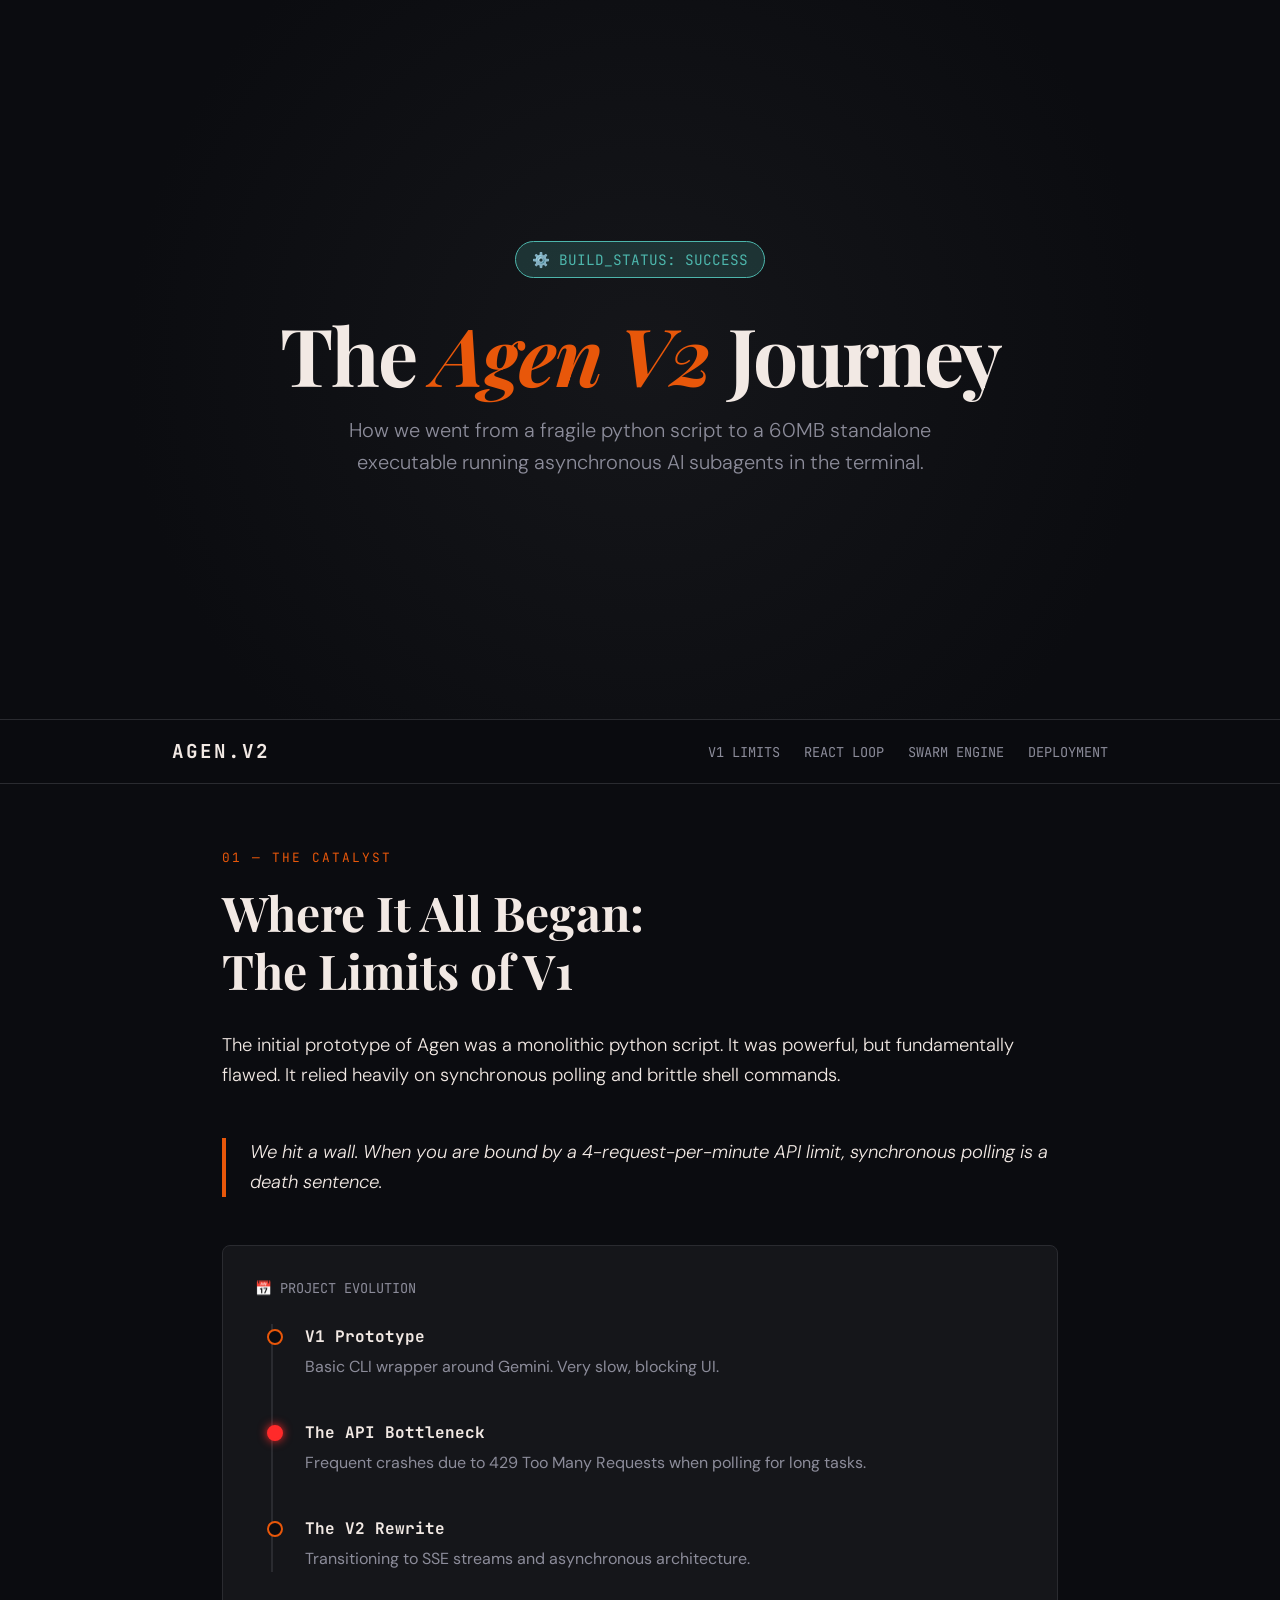
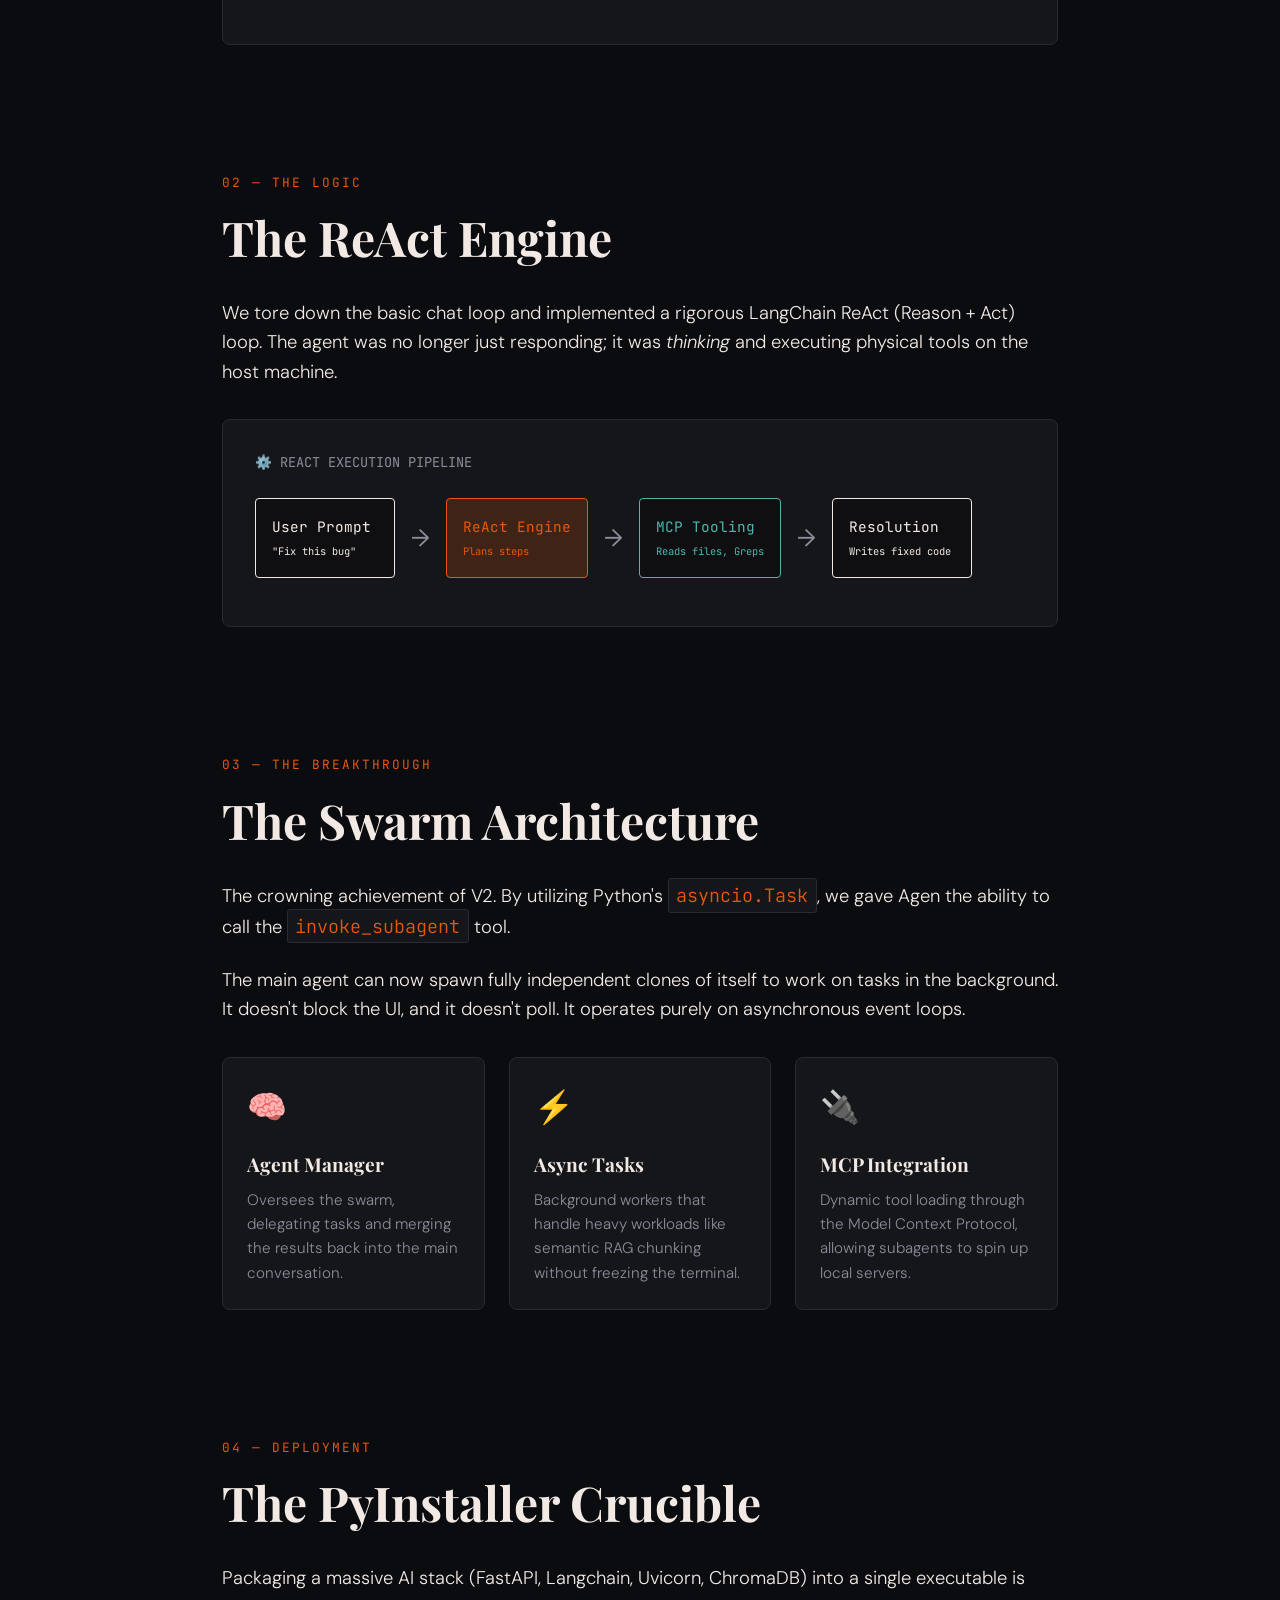
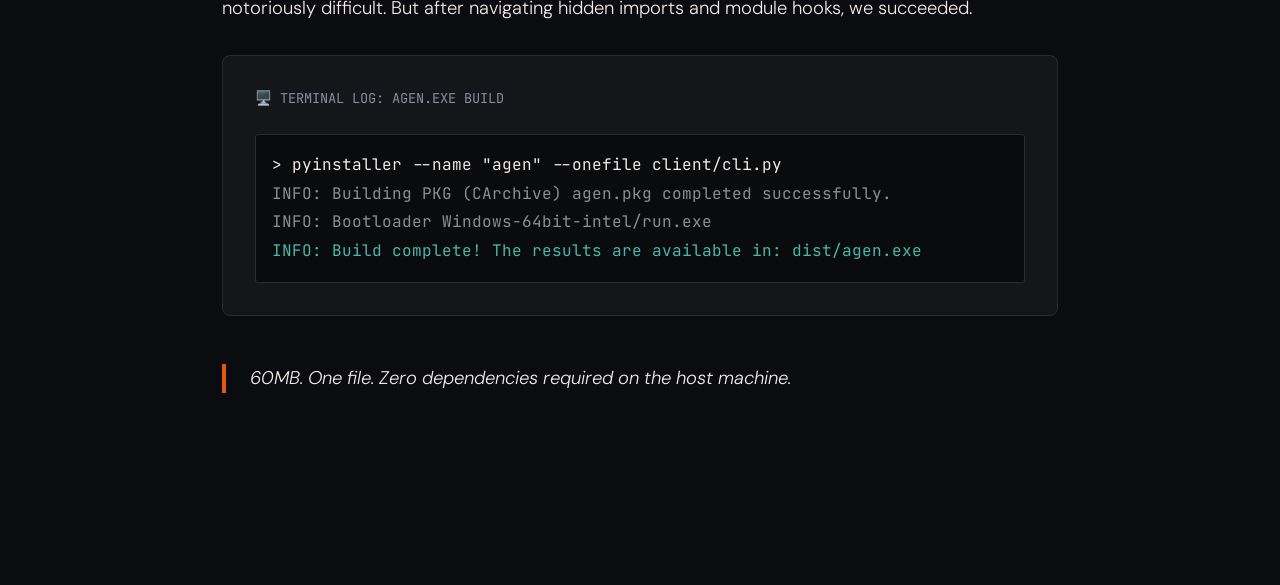
==== blog/index.html @ 09ac8dc6 "docs: generate y2038-styled blog landing page for the V2 journey" ====
<!DOCTYPE html>
<html lang="en">
<head>
<meta charset="UTF-8" />
<meta name="viewport" content="width=device-width, initial-scale=1.0"/>
<title>Agen V2 — The AI Swarm Architecture</title>
<link rel="stylesheet" href="style.css">
</head>
<body>

<header>
  <div class="header-bg"></div>
  <div class="header-ticker">⚙️ BUILD_STATUS: SUCCESS</div>
  <h1>
    The <span class="highlight">Agen V2</span> Journey
  </h1>
  <p class="header-sub">
    How we went from a fragile python script to a 60MB standalone executable running asynchronous AI subagents in the terminal.
  </p>
</header>

<nav>
  <div class="nav-inner">
    <a href="#" class="nav-logo">AGEN.V2</a>
    <ul class="nav-links">
      <li><a href="#background">V1 Limits</a></li>
      <li><a href="#react">ReAct Loop</a></li>
      <li><a href="#swarm">Swarm Engine</a></li>
      <li><a href="#deployment">Deployment</a></li>
    </ul>
  </div>
</nav>

<main>
  <section id="background">
    <div class="section-label">01 — The Catalyst</div>
    <h2>Where It All Began:<br>The Limits of V1</h2>
    <p>
      The initial prototype of Agen was a monolithic python script. It was powerful, but fundamentally flawed. It relied heavily on synchronous polling and brittle shell commands.
    </p>
    <div class="pull-quote">
      <p>We hit a wall. When you are bound by a 4-request-per-minute API limit, synchronous polling is a death sentence.</p>
    </div>
    
    <div class="diagram-wrap">
      <div class="diagram-title">📅 Project Evolution</div>
      <div class="timeline">
        <div class="timeline-item">
          <div class="tl-year">V1 Prototype</div>
          <div class="tl-text">Basic CLI wrapper around Gemini. Very slow, blocking UI.</div>
        </div>
        <div class="timeline-item danger">
          <div class="tl-year">The API Bottleneck</div>
          <div class="tl-text">Frequent crashes due to 429 Too Many Requests when polling for long tasks.</div>
        </div>
        <div class="timeline-item">
          <div class="tl-year">The V2 Rewrite</div>
          <div class="tl-text">Transitioning to SSE streams and asynchronous architecture.</div>
        </div>
      </div>
    </div>
  </section>

  <section id="react">
    <div class="section-label">02 — The Logic</div>
    <h2>The ReAct Engine</h2>
    <p>
      We tore down the basic chat loop and implemented a rigorous LangChain ReAct (Reason + Act) loop. The agent was no longer just responding; it was <em>thinking</em> and executing physical tools on the host machine.
    </p>
    
    <div class="diagram-wrap">
      <div class="diagram-title">⚙️ ReAct Execution Pipeline</div>
      <div style="display:flex; align-items:center; gap:0.5rem; overflow-x:auto; padding-bottom:1rem;">
        <div class="pipe-block cream" style="min-width:140px;">User Prompt<br><span style="font-size:0.65rem;">"Fix this bug"</span></div>
        <div class="pipe-arrow">→</div>
        <div class="pipe-block orange" style="min-width:140px;">ReAct Engine<br><span style="font-size:0.65rem;">Plans steps</span></div>
        <div class="pipe-arrow">→</div>
        <div class="pipe-block teal" style="min-width:140px;">MCP Tooling<br><span style="font-size:0.65rem;">Reads files, Greps</span></div>
        <div class="pipe-arrow">→</div>
        <div class="pipe-block cream" style="min-width:140px;">Resolution<br><span style="font-size:0.65rem;">Writes fixed code</span></div>
      </div>
    </div>
  </section>

  <section id="swarm">
    <div class="section-label">03 — The Breakthrough</div>
    <h2>The Swarm Architecture</h2>
    <p>
      The crowning achievement of V2. By utilizing Python's <code>asyncio.Task</code>, we gave Agen the ability to call the <code>invoke_subagent</code> tool.
    </p>
    <p>
      The main agent can now spawn fully independent clones of itself to work on tasks in the background. It doesn't block the UI, and it doesn't poll. It operates purely on asynchronous event loops.
    </p>

    <div class="card-grid">
      <div class="card">
        <span class="card-icon">🧠</span>
        <h4>Agent Manager</h4>
        <p>Oversees the swarm, delegating tasks and merging the results back into the main conversation.</p>
      </div>
      <div class="card">
        <span class="card-icon">⚡</span>
        <h4>Async Tasks</h4>
        <p>Background workers that handle heavy workloads like semantic RAG chunking without freezing the terminal.</p>
      </div>
      <div class="card">
        <span class="card-icon">🔌</span>
        <h4>MCP Integration</h4>
        <p>Dynamic tool loading through the Model Context Protocol, allowing subagents to spin up local servers.</p>
      </div>
    </div>
  </section>

  <section id="deployment">
    <div class="section-label">04 — Deployment</div>
    <h2>The PyInstaller Crucible</h2>
    <p>
      Packaging a massive AI stack (FastAPI, Langchain, Uvicorn, ChromaDB) into a single executable is notoriously difficult. But after navigating hidden imports and module hooks, we succeeded.
    </p>
    <div class="diagram-wrap">
      <div class="diagram-title">🖥️ Terminal Log: agen.exe Build</div>
      <code style="display:block; padding:1rem; background:rgba(0,0,0,0.5); color:var(--cream); line-height:1.8;">
        > pyinstaller --name "agen" --onefile client/cli.py<br>
        <span style="color:var(--mid-text);">INFO: Building PKG (CArchive) agen.pkg completed successfully.</span><br>
        <span style="color:var(--mid-text);">INFO: Bootloader Windows-64bit-intel/run.exe</span><br>
        <span style="color:var(--teal);">INFO: Build complete! The results are available in: dist/agen.exe</span>
      </code>
    </div>
    <div class="pull-quote">
      <p>60MB. One file. Zero dependencies required on the host machine.</p>
    </div>
  </section>
</main>

</body>
</html>
---- blog/style.css ----
@import url('https://fonts.googleapis.com/css2?family=Playfair+Display:ital,wght@0,400;0,700;0,900;1,400;1,700&family=JetBrains+Mono:wght@400;600;700&family=DM+Sans:ital,wght@0,300;0,400;0,500;0,600;1,300&display=swap');

:root {
  --bg-color: #0b0c10;
  --panel-bg: #15161a;
  --panel-border: #2a2b30;
  --text-main: #e2e2e2;
  --mid-text: #8c8c9a;
  --orange: #e8570a;
  --orange-glow: rgba(232, 87, 10, 0.2);
  --red-vivid: #ff2a2a;
  --amber: #fca311;
  --teal: #4db6ac;
  --cream: #f2e9e4;
}

* { box-sizing: border-box; margin: 0; padding: 0; }

body {
  background-color: var(--bg-color);
  color: var(--text-main);
  font-family: 'DM Sans', sans-serif;
  line-height: 1.6;
  overflow-x: hidden;
}

h1, h2, h3, h4 {
  font-family: 'Playfair Display', serif;
  color: var(--cream);
  font-weight: 700;
  margin-bottom: 1rem;
}

a { color: var(--orange); text-decoration: none; transition: 0.2s; }
a:hover { color: var(--red-vivid); text-decoration: underline; }

header {
  position: relative;
  height: 80vh;
  display: flex;
  flex-direction: column;
  justify-content: center;
  align-items: center;
  text-align: center;
  padding: 2rem;
  border-bottom: 1px solid var(--panel-border);
}

.header-bg {
  position: absolute;
  top: 0; left: 0; width: 100%; height: 100%;
  background: radial-gradient(circle at center, var(--panel-bg) 0%, var(--bg-color) 70%);
  z-index: -2;
}

.header-ticker {
  font-family: 'JetBrains Mono', monospace;
  font-size: 0.9rem;
  color: var(--teal);
  background: rgba(77, 182, 172, 0.2);
  padding: 0.4rem 1rem;
  border-radius: 20px;
  margin-bottom: 2rem;
  border: 1px solid var(--teal);
}

header h1 {
  font-size: 5rem;
  line-height: 1.1;
  letter-spacing: -2px;
  margin-bottom: 1rem;
}

.highlight { color: var(--orange); font-style: italic; }

.header-sub {
  max-width: 600px;
  font-size: 1.25rem;
  color: var(--mid-text);
  font-weight: 300;
}

nav {
  position: sticky;
  top: 0;
  background: rgba(11, 12, 16, 0.9);
  backdrop-filter: blur(10px);
  border-bottom: 1px solid var(--panel-border);
  z-index: 100;
  padding: 1rem 0;
}

.nav-inner {
  max-width: 1000px;
  margin: 0 auto;
  display: flex;
  justify-content: space-between;
  align-items: center;
  padding: 0 2rem;
}

.nav-logo {
  font-family: 'JetBrains Mono', monospace;
  font-weight: 700;
  font-size: 1.2rem;
  color: var(--cream);
  letter-spacing: 2px;
}

.nav-links {
  display: flex;
  gap: 1.5rem;
  list-style: none;
}

.nav-links a {
  font-family: 'JetBrains Mono', monospace;
  font-size: 0.85rem;
  color: var(--mid-text);
  text-transform: uppercase;
}

main { max-width: 900px; margin: 0 auto; padding: 4rem 2rem; }
section { margin-bottom: 8rem; }

.section-label {
  font-family: 'JetBrains Mono', monospace;
  font-size: 0.8rem;
  color: var(--orange);
  text-transform: uppercase;
  letter-spacing: 2px;
  margin-bottom: 1rem;
}

section h2 { font-size: 3rem; line-height: 1.2; margin-bottom: 2rem; }
section p { font-size: 1.15rem; margin-bottom: 1.5rem; color: var(--cream); font-weight: 300; }
section h3 { font-size: 1.8rem; margin-top: 4rem; border-bottom: 1px solid var(--panel-border); padding-bottom: 0.5rem; }

.diagram-wrap {
  background: var(--panel-bg);
  border: 1px solid var(--panel-border);
  border-radius: 8px;
  padding: 2rem;
  margin: 2rem 0;
  overflow-x: auto;
}

.diagram-title {
  font-family: 'JetBrains Mono', monospace;
  font-size: 0.85rem;
  color: var(--mid-text);
  margin-bottom: 1.5rem;
  text-transform: uppercase;
}

.timeline { border-left: 2px solid var(--panel-border); padding-left: 2rem; margin-left: 1rem; }
.timeline-item { position: relative; margin-bottom: 2.5rem; }
.timeline-item::before {
  content: '';
  position: absolute;
  left: -2.4rem;
  top: 0.3rem;
  width: 12px; height: 12px;
  background: var(--bg-color);
  border: 2px solid var(--orange);
  border-radius: 50%;
}
.timeline-item.danger::before { border-color: var(--red-vivid); background: var(--red-vivid); box-shadow: 0 0 10px var(--red-vivid); }

.tl-year { font-family: 'JetBrains Mono', monospace; font-weight: 700; color: var(--cream); margin-bottom: 0.3rem; }
.tl-text { font-size: 1rem; color: var(--mid-text); }

.pipe-block {
  padding: 1rem;
  border-radius: 4px;
  font-family: 'JetBrains Mono', monospace;
  font-size: 0.9rem;
  border: 1px solid;
  background: rgba(0,0,0,0.3);
}
.pipe-block.cream { color: var(--cream); border-color: var(--cream); }
.pipe-block.orange { color: var(--orange); border-color: var(--orange); background: var(--orange-glow); }
.pipe-block.red { color: var(--red-vivid); border-color: var(--red-vivid); background: rgba(255,42,42,0.1); }
.pipe-block.teal { color: var(--teal); border-color: var(--teal); }

.pipe-arrow { font-size: 1.5rem; color: var(--mid-text); padding: 0 0.5rem; }

.card-grid { display: grid; grid-template-columns: repeat(auto-fit, minmax(250px, 1fr)); gap: 1.5rem; margin-top: 2rem; }
.card {
  background: var(--panel-bg);
  border: 1px solid var(--panel-border);
  padding: 1.5rem;
  border-radius: 8px;
  transition: transform 0.2s;
}
.card:hover { transform: translateY(-5px); border-color: var(--orange); }
.card-icon { font-size: 2rem; display: block; margin-bottom: 1rem; }
.card h4 { font-size: 1.2rem; margin-bottom: 0.5rem; }
.card p { font-size: 0.95rem; color: var(--mid-text); margin-bottom: 0; }

code {
  font-family: 'JetBrains Mono', monospace;
  background: var(--panel-bg);
  padding: 0.2em 0.4em;
  border-radius: 3px;
  border: 1px solid var(--panel-border);
  color: var(--orange);
}

.pull-quote {
  border-left: 4px solid var(--orange);
  padding-left: 1.5rem;
  margin: 3rem 0;
  font-style: italic;
  font-size: 1.5rem;
  color: var(--cream);
}
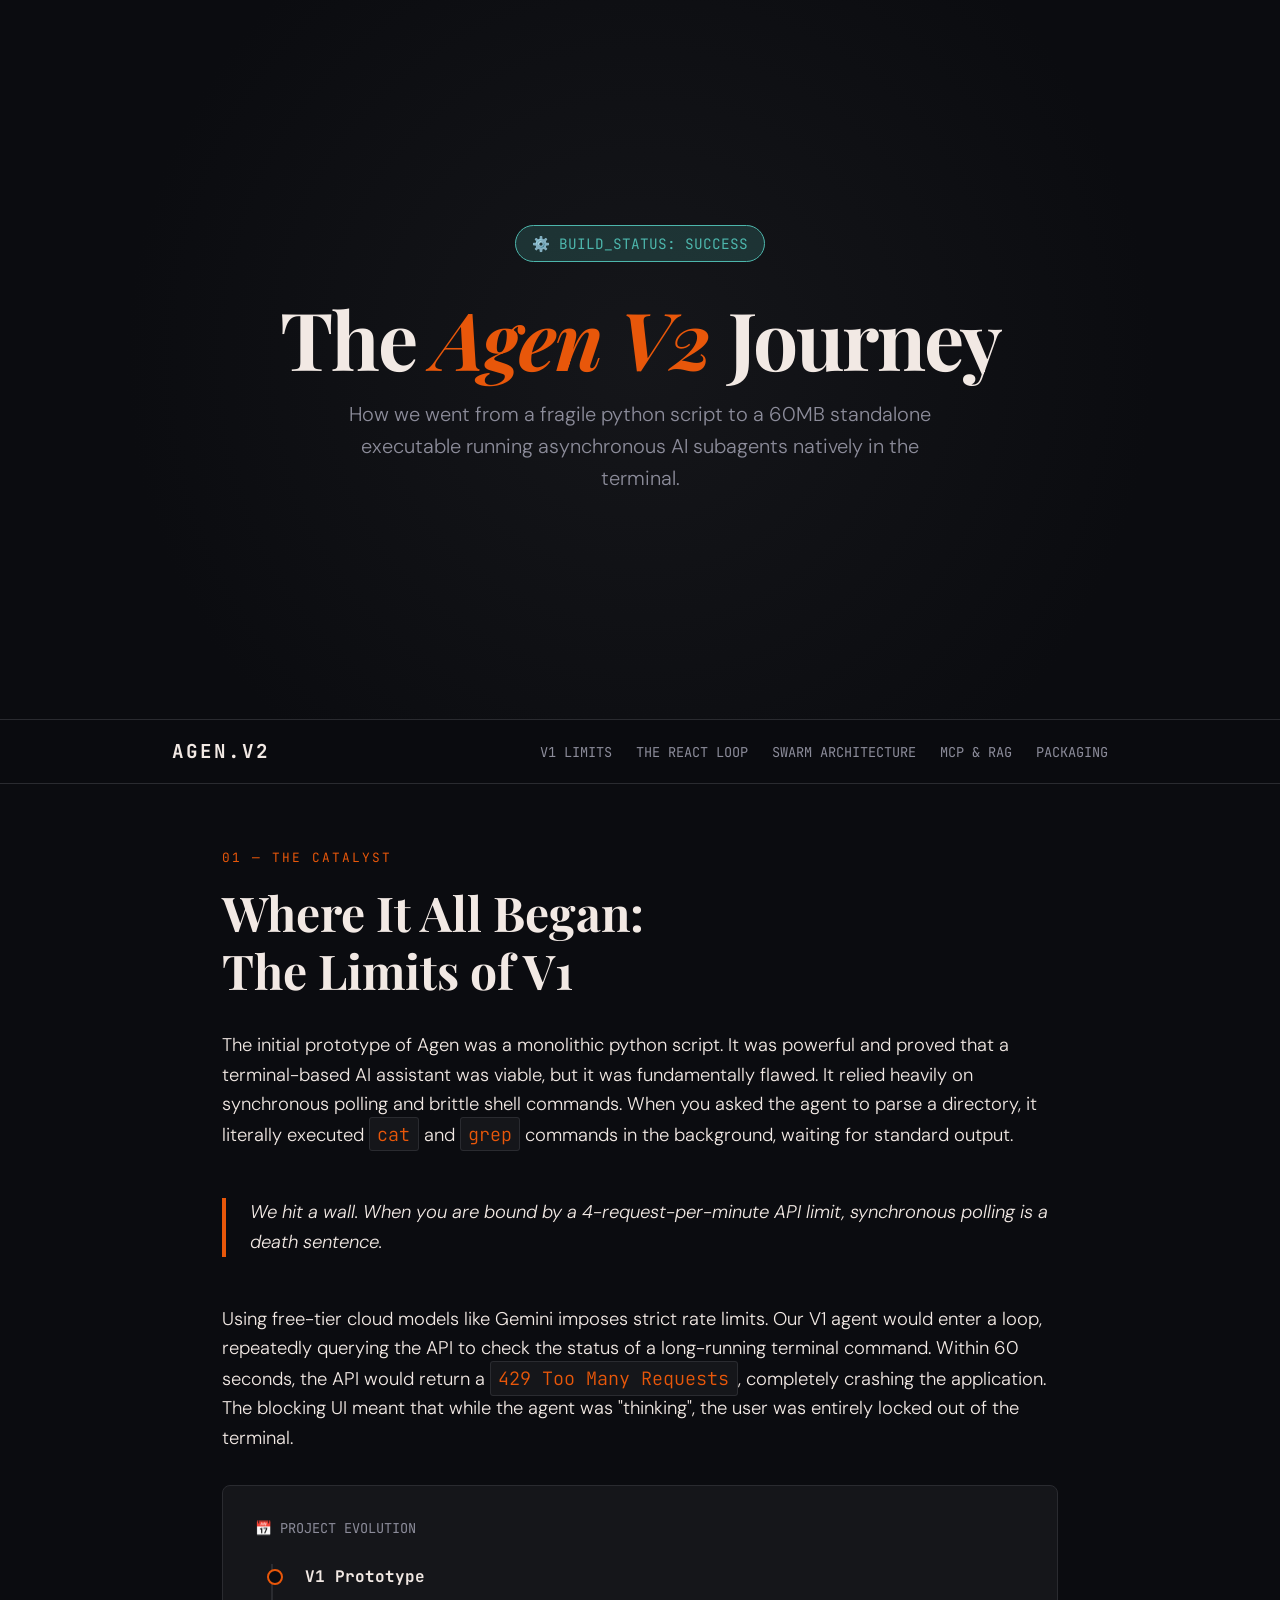
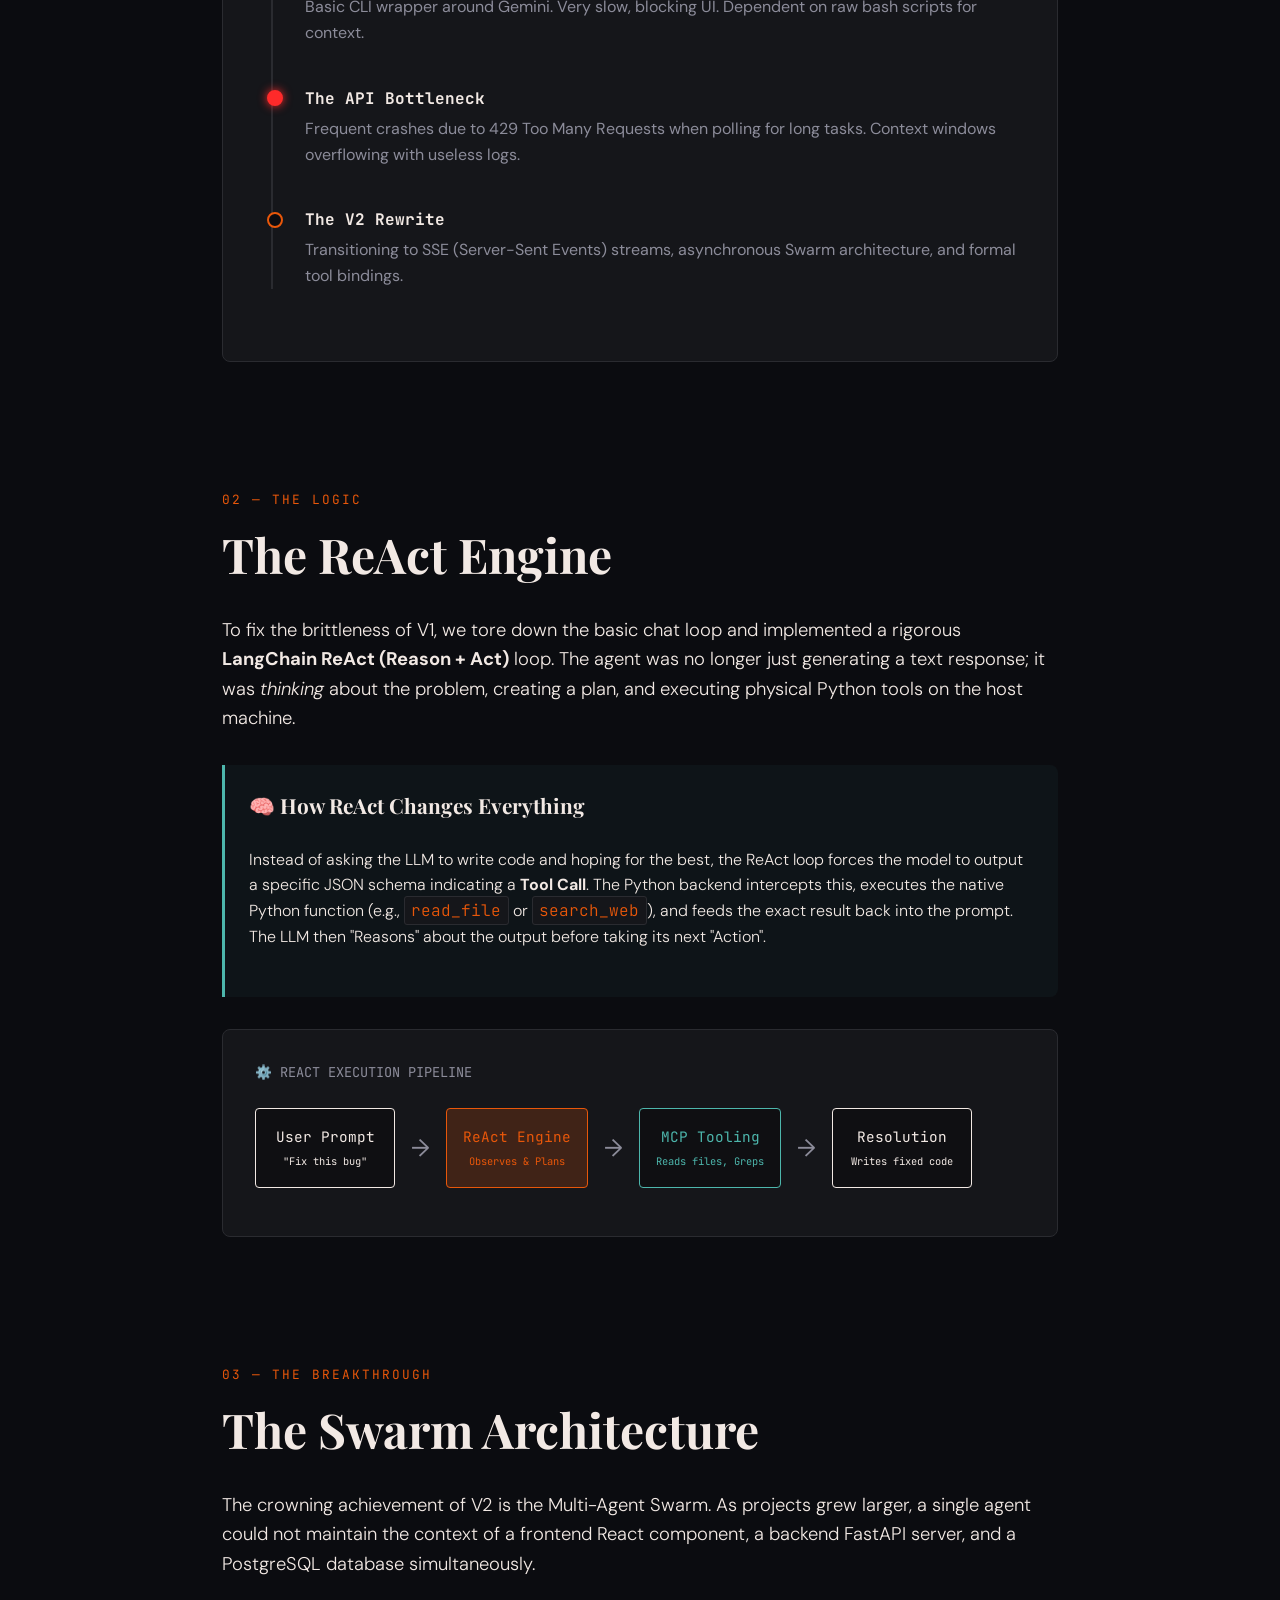
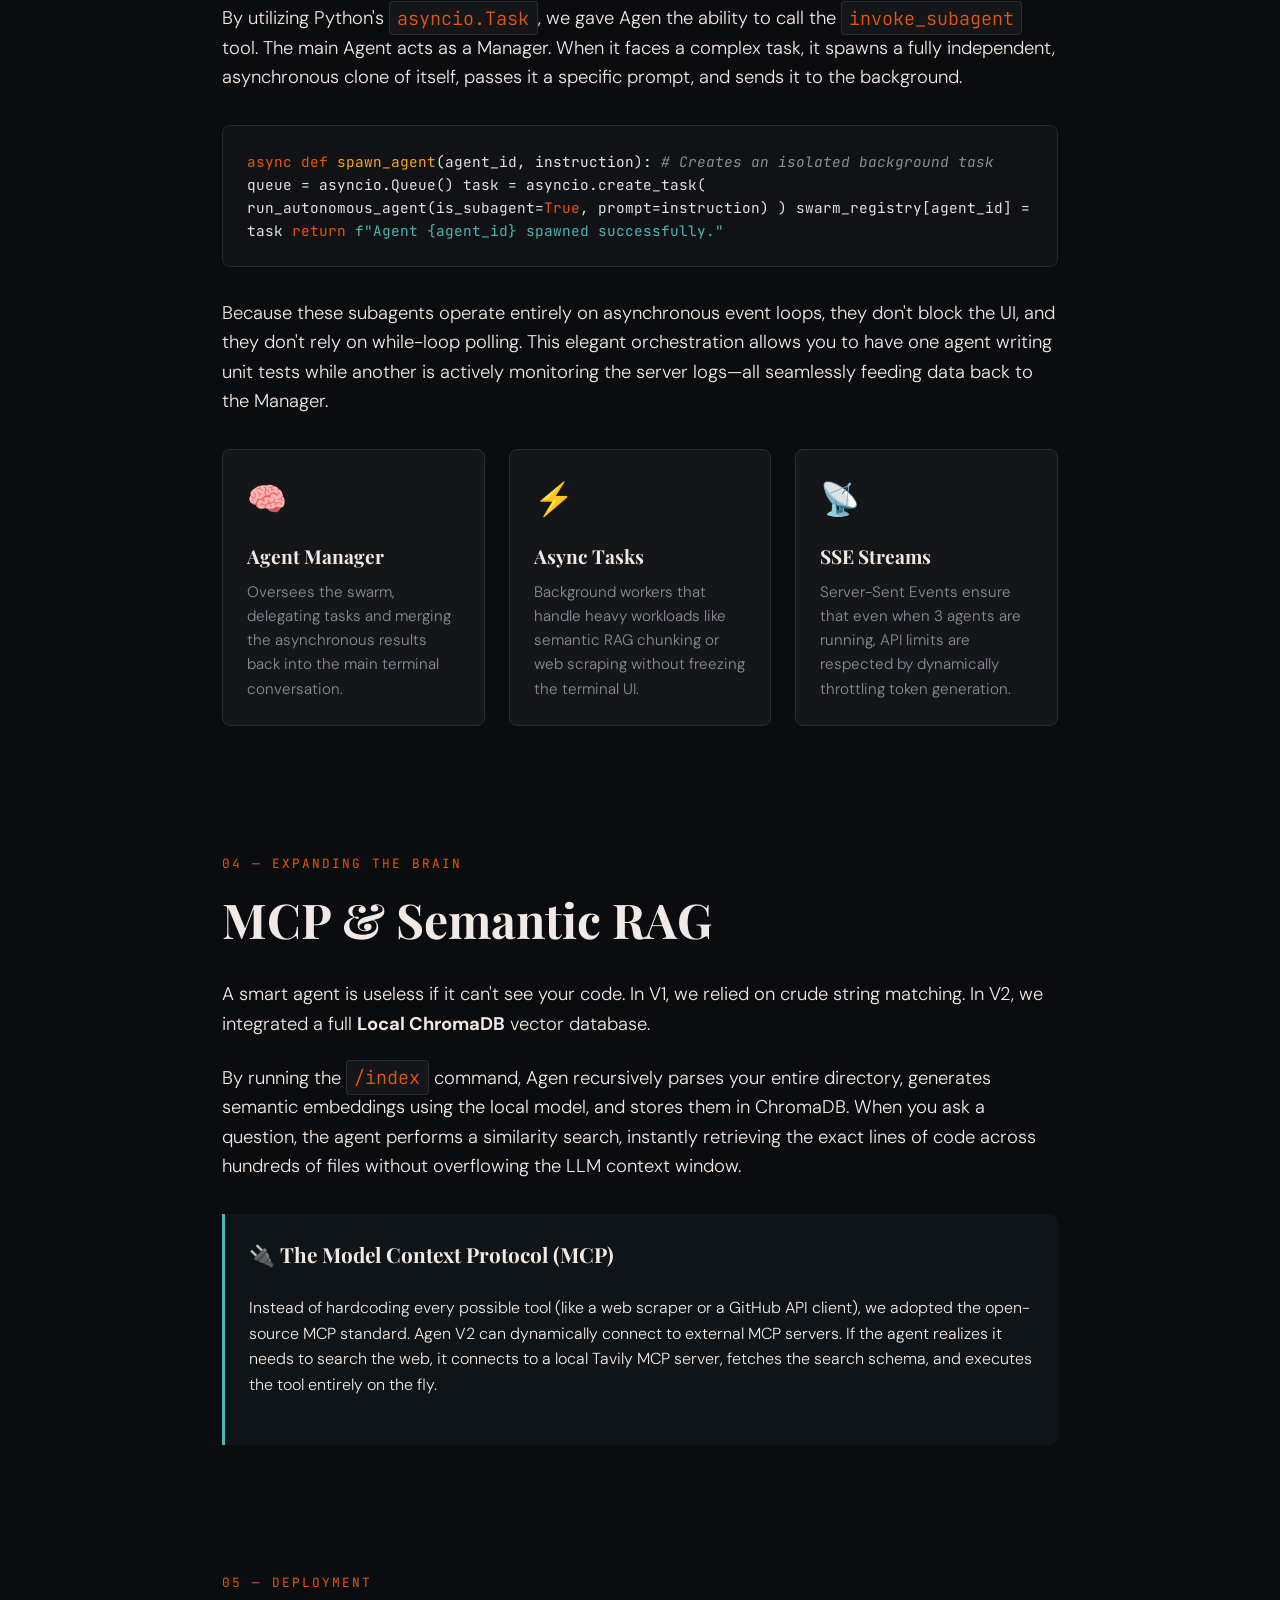
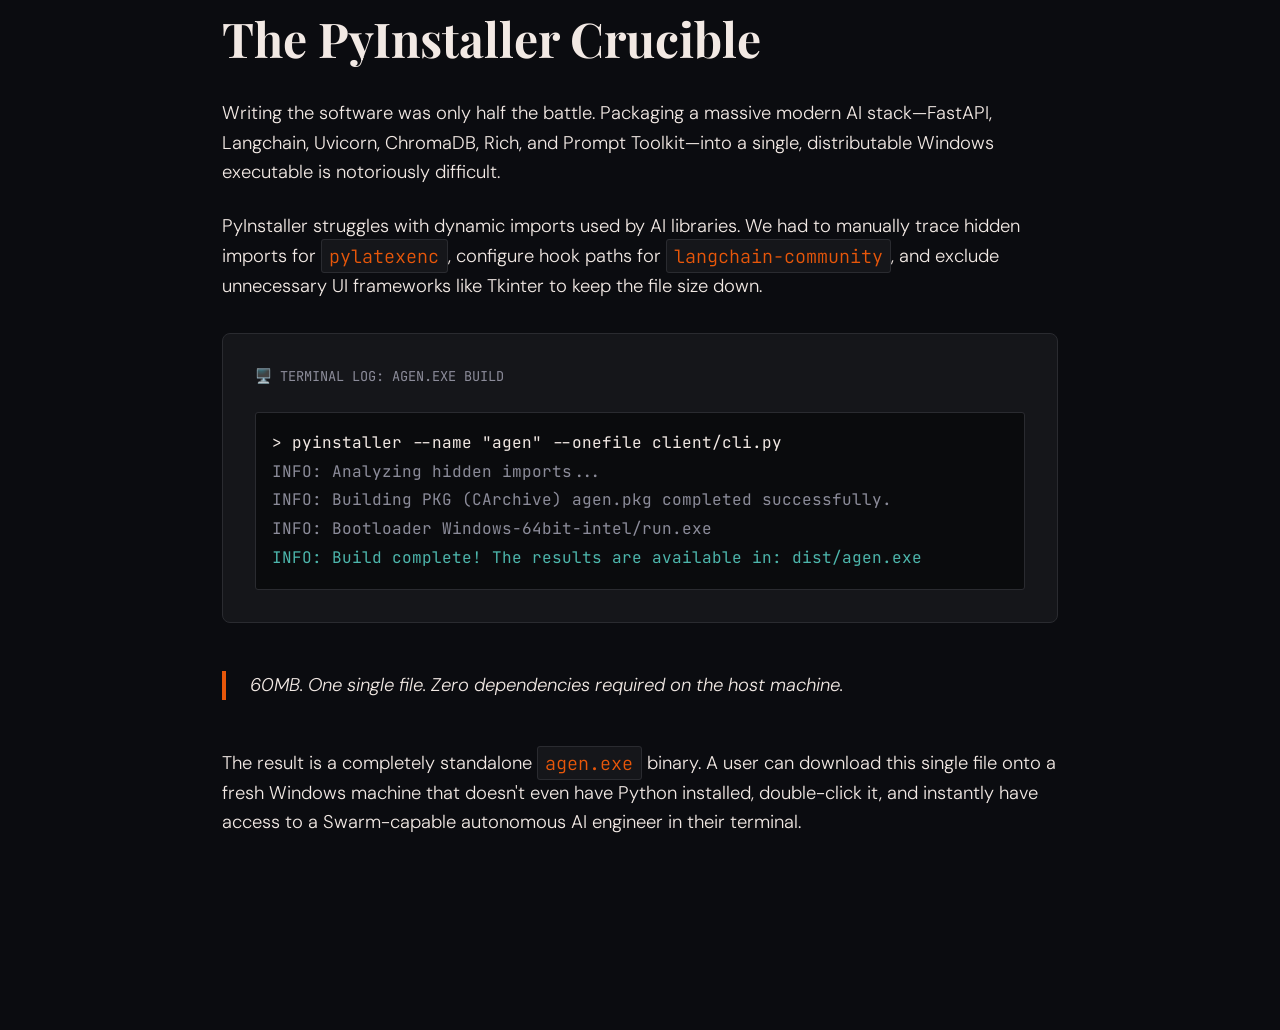
==== commit bc932ca5: "docs: significantly expand the blog content with technical deep dives and code snippets" ====
--- a/blog/index.html
+++ b/blog/index.html
@@ -3,8 +3,34 @@
 <head>
 <meta charset="UTF-8" />
 <meta name="viewport" content="width=device-width, initial-scale=1.0"/>
-<title>Agen V2 — The AI Swarm Architecture</title>
+<title>Agen V2 — Building a Swarm AI Architecture</title>
 <link rel="stylesheet" href="style.css">
+<style>
+  /* Extra styles for expanded code blocks and deep-dives */
+  .code-block {
+    background: #111216;
+    border: 1px solid var(--panel-border);
+    border-radius: 8px;
+    padding: 1.5rem;
+    overflow-x: auto;
+    font-family: 'JetBrains Mono', monospace;
+    font-size: 0.9rem;
+    color: var(--text-main);
+    margin: 2rem 0;
+  }
+  .code-block .keyword { color: var(--orange); }
+  .code-block .string { color: var(--teal); }
+  .code-block .comment { color: var(--mid-text); font-style: italic; }
+  .code-block .func { color: var(--amber); }
+
+  .deep-dive {
+    border-left: 3px solid var(--teal);
+    background: rgba(77, 182, 172, 0.05);
+    padding: 1.5rem;
+    margin: 2rem 0;
+    border-radius: 0 8px 8px 0;
+  }
+</style>
 </head>
 <body>
 
@@ -15,7 +41,7 @@
     The <span class="highlight">Agen V2</span> Journey
   </h1>
   <p class="header-sub">
-    How we went from a fragile python script to a 60MB standalone executable running asynchronous AI subagents in the terminal.
+    How we went from a fragile python script to a 60MB standalone executable running asynchronous AI subagents natively in the terminal.
   </p>
 </header>
 
@@ -23,112 +49,174 @@
   <div class="nav-inner">
     <a href="#" class="nav-logo">AGEN.V2</a>
     <ul class="nav-links">
-      <li><a href="#background">V1 Limits</a></li>
-      <li><a href="#react">ReAct Loop</a></li>
-      <li><a href="#swarm">Swarm Engine</a></li>
-      <li><a href="#deployment">Deployment</a></li>
+      <li><a href="#v1-limits">V1 Limits</a></li>
+      <li><a href="#react">The ReAct Loop</a></li>
+      <li><a href="#swarm">Swarm Architecture</a></li>
+      <li><a href="#mcp">MCP & RAG</a></li>
+      <li><a href="#packaging">Packaging</a></li>
     </ul>
   </div>
 </nav>
 
 <main>
-  <section id="background">
+  <!-- SECTION 1: V1 LIMITS -->
+  <section id="v1-limits">
     <div class="section-label">01 — The Catalyst</div>
     <h2>Where It All Began:<br>The Limits of V1</h2>
-    <p>
-      The initial prototype of Agen was a monolithic python script. It was powerful, but fundamentally flawed. It relied heavily on synchronous polling and brittle shell commands.
-    </p>
+    
+    <p>
+      The initial prototype of Agen was a monolithic python script. It was powerful and proved that a terminal-based AI assistant was viable, but it was fundamentally flawed. It relied heavily on synchronous polling and brittle shell commands. When you asked the agent to parse a directory, it literally executed <code>cat</code> and <code>grep</code> commands in the background, waiting for standard output.
+    </p>
+
     <div class="pull-quote">
       <p>We hit a wall. When you are bound by a 4-request-per-minute API limit, synchronous polling is a death sentence.</p>
     </div>
+
+    <p>
+      Using free-tier cloud models like Gemini imposes strict rate limits. Our V1 agent would enter a loop, repeatedly querying the API to check the status of a long-running terminal command. Within 60 seconds, the API would return a <code>429 Too Many Requests</code>, completely crashing the application. The blocking UI meant that while the agent was "thinking", the user was entirely locked out of the terminal.
+    </p>
     
     <div class="diagram-wrap">
       <div class="diagram-title">📅 Project Evolution</div>
       <div class="timeline">
         <div class="timeline-item">
           <div class="tl-year">V1 Prototype</div>
-          <div class="tl-text">Basic CLI wrapper around Gemini. Very slow, blocking UI.</div>
+          <div class="tl-text">Basic CLI wrapper around Gemini. Very slow, blocking UI. Dependent on raw bash scripts for context.</div>
         </div>
         <div class="timeline-item danger">
           <div class="tl-year">The API Bottleneck</div>
-          <div class="tl-text">Frequent crashes due to 429 Too Many Requests when polling for long tasks.</div>
+          <div class="tl-text">Frequent crashes due to 429 Too Many Requests when polling for long tasks. Context windows overflowing with useless logs.</div>
         </div>
         <div class="timeline-item">
           <div class="tl-year">The V2 Rewrite</div>
-          <div class="tl-text">Transitioning to SSE streams and asynchronous architecture.</div>
+          <div class="tl-text">Transitioning to SSE (Server-Sent Events) streams, asynchronous Swarm architecture, and formal tool bindings.</div>
         </div>
       </div>
     </div>
   </section>
 
+  <!-- SECTION 2: REACT LOOP -->
   <section id="react">
     <div class="section-label">02 — The Logic</div>
     <h2>The ReAct Engine</h2>
     <p>
-      We tore down the basic chat loop and implemented a rigorous LangChain ReAct (Reason + Act) loop. The agent was no longer just responding; it was <em>thinking</em> and executing physical tools on the host machine.
-    </p>
+      To fix the brittleness of V1, we tore down the basic chat loop and implemented a rigorous <strong>LangChain ReAct (Reason + Act)</strong> loop. The agent was no longer just generating a text response; it was <em>thinking</em> about the problem, creating a plan, and executing physical Python tools on the host machine.
+    </p>
+
+    <div class="deep-dive">
+      <h3 style="margin-top: 0; font-size: 1.3rem; border: none;">🧠 How ReAct Changes Everything</h3>
+      <p style="font-size: 1rem;">
+        Instead of asking the LLM to write code and hoping for the best, the ReAct loop forces the model to output a specific JSON schema indicating a <strong>Tool Call</strong>. The Python backend intercepts this, executes the native Python function (e.g., <code>read_file</code> or <code>search_web</code>), and feeds the exact result back into the prompt. The LLM then "Reasons" about the output before taking its next "Action".
+      </p>
+    </div>
     
     <div class="diagram-wrap">
       <div class="diagram-title">⚙️ ReAct Execution Pipeline</div>
       <div style="display:flex; align-items:center; gap:0.5rem; overflow-x:auto; padding-bottom:1rem;">
-        <div class="pipe-block cream" style="min-width:140px;">User Prompt<br><span style="font-size:0.65rem;">"Fix this bug"</span></div>
+        <div class="pipe-block cream" style="min-width:140px; text-align:center;">User Prompt<br><span style="font-size:0.65rem;">"Fix this bug"</span></div>
         <div class="pipe-arrow">→</div>
-        <div class="pipe-block orange" style="min-width:140px;">ReAct Engine<br><span style="font-size:0.65rem;">Plans steps</span></div>
+        <div class="pipe-block orange" style="min-width:140px; text-align:center;">ReAct Engine<br><span style="font-size:0.65rem;">Observes & Plans</span></div>
         <div class="pipe-arrow">→</div>
-        <div class="pipe-block teal" style="min-width:140px;">MCP Tooling<br><span style="font-size:0.65rem;">Reads files, Greps</span></div>
+        <div class="pipe-block teal" style="min-width:140px; text-align:center;">MCP Tooling<br><span style="font-size:0.65rem;">Reads files, Greps</span></div>
         <div class="pipe-arrow">→</div>
-        <div class="pipe-block cream" style="min-width:140px;">Resolution<br><span style="font-size:0.65rem;">Writes fixed code</span></div>
-      </div>
-    </div>
-  </section>
-
+        <div class="pipe-block cream" style="min-width:140px; text-align:center;">Resolution<br><span style="font-size:0.65rem;">Writes fixed code</span></div>
+      </div>
+    </div>
+  </section>
+
+  <!-- SECTION 3: SWARM ARCHITECTURE -->
   <section id="swarm">
     <div class="section-label">03 — The Breakthrough</div>
     <h2>The Swarm Architecture</h2>
     <p>
-      The crowning achievement of V2. By utilizing Python's <code>asyncio.Task</code>, we gave Agen the ability to call the <code>invoke_subagent</code> tool.
-    </p>
-    <p>
-      The main agent can now spawn fully independent clones of itself to work on tasks in the background. It doesn't block the UI, and it doesn't poll. It operates purely on asynchronous event loops.
+      The crowning achievement of V2 is the Multi-Agent Swarm. As projects grew larger, a single agent could not maintain the context of a frontend React component, a backend FastAPI server, and a PostgreSQL database simultaneously.
+    </p>
+    <p>
+      By utilizing Python's <code>asyncio.Task</code>, we gave Agen the ability to call the <code>invoke_subagent</code> tool. The main Agent acts as a Manager. When it faces a complex task, it spawns a fully independent, asynchronous clone of itself, passes it a specific prompt, and sends it to the background.
+    </p>
+
+    <div class="code-block">
+<span class="keyword">async def</span> <span class="func">spawn_agent</span>(agent_id, instruction):
+    <span class="comment"># Creates an isolated background task</span>
+    queue = asyncio.Queue()
+    task = asyncio.create_task(
+        run_autonomous_agent(is_subagent=<span class="keyword">True</span>, prompt=instruction)
+    )
+    swarm_registry[agent_id] = task
+    <span class="keyword">return</span> <span class="string">f"Agent {agent_id} spawned successfully."</span>
+    </div>
+
+    <p>
+      Because these subagents operate entirely on asynchronous event loops, they don't block the UI, and they don't rely on while-loop polling. This elegant orchestration allows you to have one agent writing unit tests while another is actively monitoring the server logs—all seamlessly feeding data back to the Manager.
     </p>
 
     <div class="card-grid">
       <div class="card">
         <span class="card-icon">🧠</span>
         <h4>Agent Manager</h4>
-        <p>Oversees the swarm, delegating tasks and merging the results back into the main conversation.</p>
+        <p>Oversees the swarm, delegating tasks and merging the asynchronous results back into the main terminal conversation.</p>
       </div>
       <div class="card">
         <span class="card-icon">⚡</span>
         <h4>Async Tasks</h4>
-        <p>Background workers that handle heavy workloads like semantic RAG chunking without freezing the terminal.</p>
+        <p>Background workers that handle heavy workloads like semantic RAG chunking or web scraping without freezing the terminal UI.</p>
       </div>
       <div class="card">
-        <span class="card-icon">🔌</span>
-        <h4>MCP Integration</h4>
-        <p>Dynamic tool loading through the Model Context Protocol, allowing subagents to spin up local servers.</p>
-      </div>
-    </div>
-  </section>
-
-  <section id="deployment">
-    <div class="section-label">04 — Deployment</div>
+        <span class="card-icon">📡</span>
+        <h4>SSE Streams</h4>
+        <p>Server-Sent Events ensure that even when 3 agents are running, API limits are respected by dynamically throttling token generation.</p>
+      </div>
+    </div>
+  </section>
+
+  <!-- SECTION 4: MCP & RAG -->
+  <section id="mcp">
+    <div class="section-label">04 — Expanding the Brain</div>
+    <h2>MCP & Semantic RAG</h2>
+    <p>
+      A smart agent is useless if it can't see your code. In V1, we relied on crude string matching. In V2, we integrated a full <strong>Local ChromaDB</strong> vector database.
+    </p>
+    <p>
+      By running the <code>/index</code> command, Agen recursively parses your entire directory, generates semantic embeddings using the local model, and stores them in ChromaDB. When you ask a question, the agent performs a similarity search, instantly retrieving the exact lines of code across hundreds of files without overflowing the LLM context window.
+    </p>
+
+    <div class="deep-dive">
+      <h3 style="margin-top: 0; font-size: 1.3rem; border: none;">🔌 The Model Context Protocol (MCP)</h3>
+      <p style="font-size: 1rem;">
+        Instead of hardcoding every possible tool (like a web scraper or a GitHub API client), we adopted the open-source MCP standard. Agen V2 can dynamically connect to external MCP servers. If the agent realizes it needs to search the web, it connects to a local Tavily MCP server, fetches the search schema, and executes the tool entirely on the fly.
+      </p>
+    </div>
+  </section>
+
+  <!-- SECTION 5: PACKAGING -->
+  <section id="packaging">
+    <div class="section-label">05 — Deployment</div>
     <h2>The PyInstaller Crucible</h2>
     <p>
-      Packaging a massive AI stack (FastAPI, Langchain, Uvicorn, ChromaDB) into a single executable is notoriously difficult. But after navigating hidden imports and module hooks, we succeeded.
-    </p>
+      Writing the software was only half the battle. Packaging a massive modern AI stack—FastAPI, Langchain, Uvicorn, ChromaDB, Rich, and Prompt Toolkit—into a single, distributable Windows executable is notoriously difficult.
+    </p>
+    <p>
+      PyInstaller struggles with dynamic imports used by AI libraries. We had to manually trace hidden imports for <code>pylatexenc</code>, configure hook paths for <code>langchain-community</code>, and exclude unnecessary UI frameworks like Tkinter to keep the file size down.
+    </p>
+
     <div class="diagram-wrap">
       <div class="diagram-title">🖥️ Terminal Log: agen.exe Build</div>
       <code style="display:block; padding:1rem; background:rgba(0,0,0,0.5); color:var(--cream); line-height:1.8;">
         > pyinstaller --name "agen" --onefile client/cli.py<br>
+        <span style="color:var(--mid-text);">INFO: Analyzing hidden imports...</span><br>
         <span style="color:var(--mid-text);">INFO: Building PKG (CArchive) agen.pkg completed successfully.</span><br>
         <span style="color:var(--mid-text);">INFO: Bootloader Windows-64bit-intel/run.exe</span><br>
         <span style="color:var(--teal);">INFO: Build complete! The results are available in: dist/agen.exe</span>
       </code>
     </div>
+
     <div class="pull-quote">
-      <p>60MB. One file. Zero dependencies required on the host machine.</p>
-    </div>
+      <p>60MB. One single file. Zero dependencies required on the host machine.</p>
+    </div>
+
+    <p>
+      The result is a completely standalone <code>agen.exe</code> binary. A user can download this single file onto a fresh Windows machine that doesn't even have Python installed, double-click it, and instantly have access to a Swarm-capable autonomous AI engineer in their terminal.
+    </p>
   </section>
 </main>
 
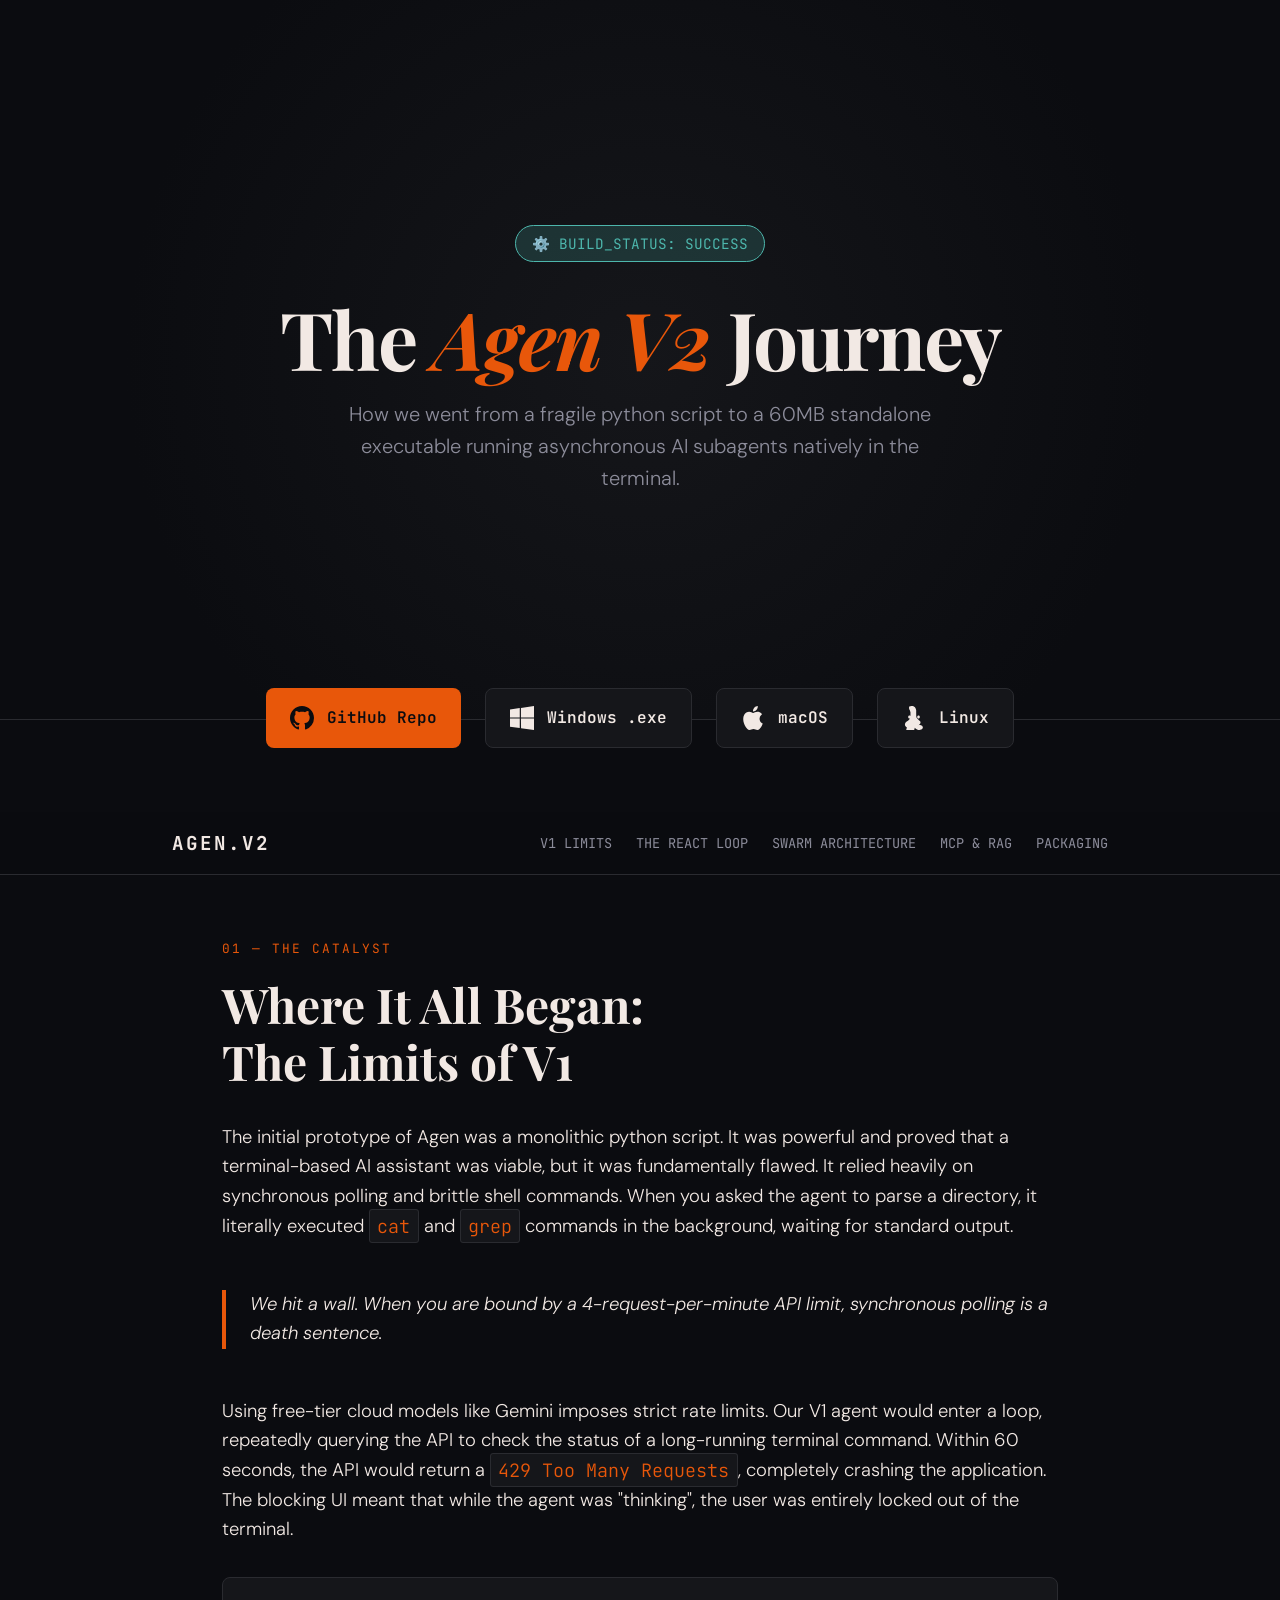
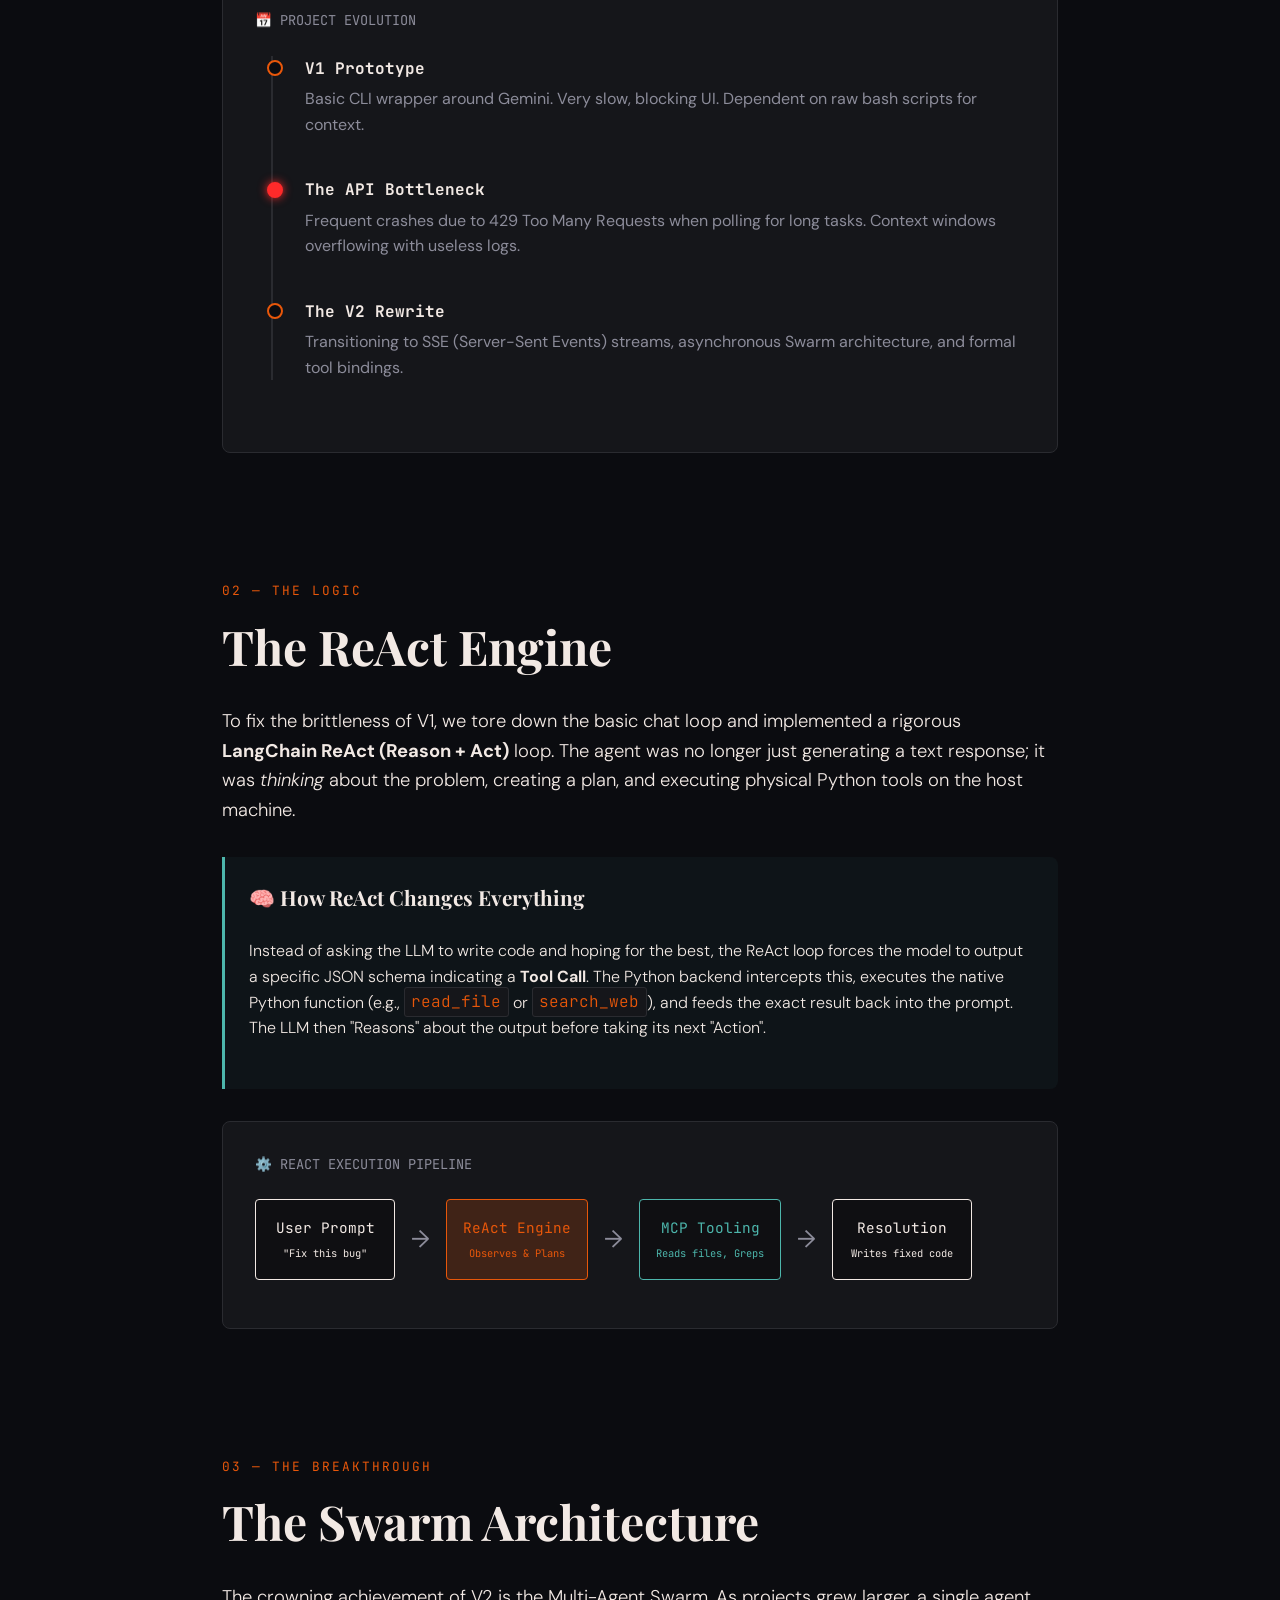
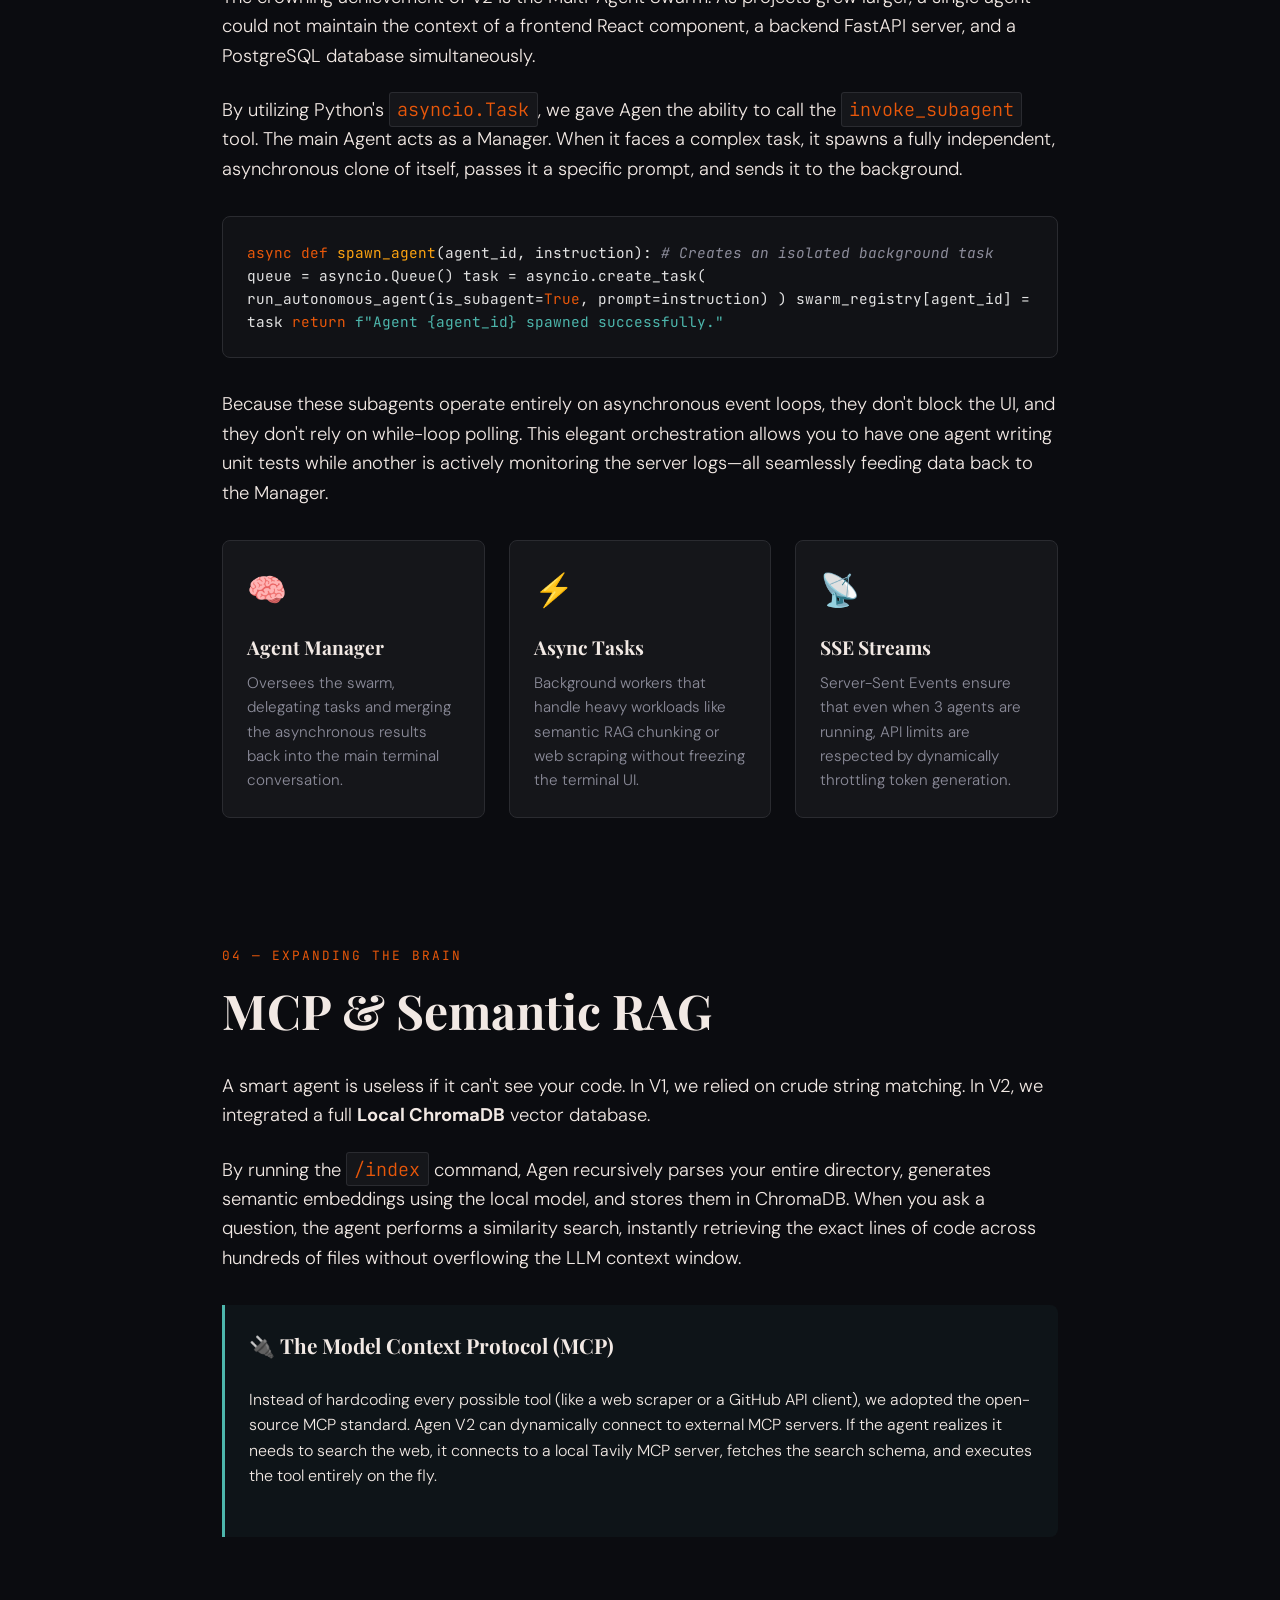
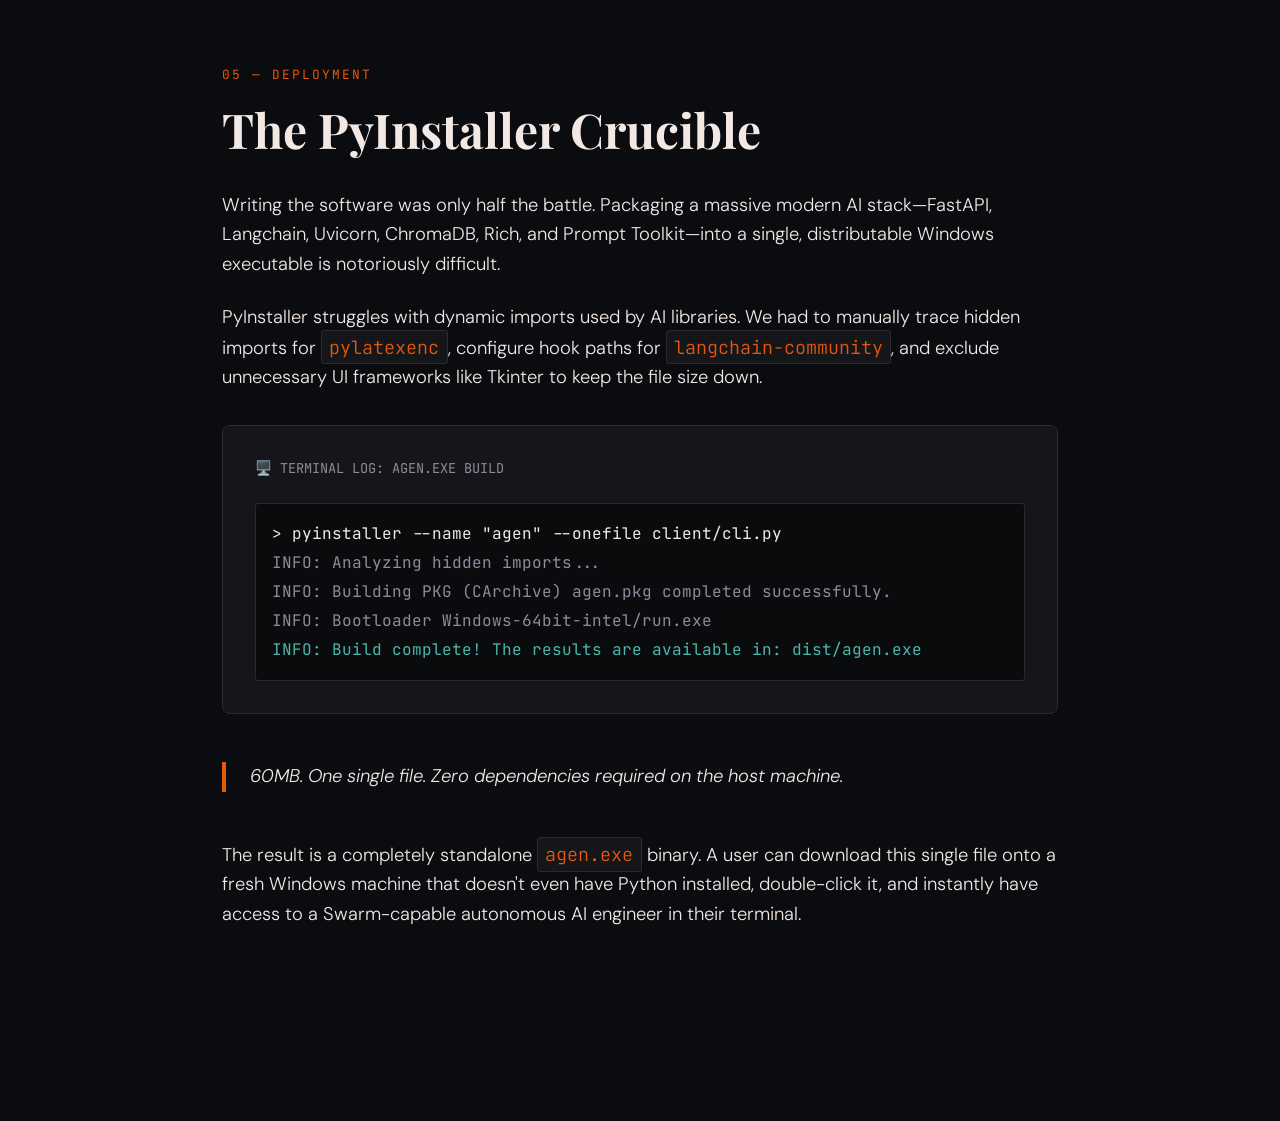
==== commit 8f09e2ff: "feat: add multi-platform download tabs to the blog page" ====
--- a/blog/index.html
+++ b/blog/index.html
@@ -45,6 +45,25 @@
   </p>
 </header>
 
+<div class="download-section">
+  <a href="https://github.com/AmanBanik/Agen" class="dl-btn repo" target="_blank">
+    <svg viewBox="0 0 24 24"><path d="M12 0C5.37 0 0 5.37 0 12c0 5.31 3.435 9.795 8.205 11.385.6.105.825-.255.825-.57 0-.285-.015-1.23-.015-2.235-3.015.555-3.795-.735-4.035-1.41-.135-.345-.72-1.41-1.23-1.695-.42-.225-1.02-.78-.015-.795.945-.015 1.62.87 1.845 1.23 1.08 1.815 2.805 1.305 3.495.99.105-.78.42-1.305.765-1.605-2.67-.3-5.46-1.335-5.46-5.925 0-1.305.465-2.385 1.23-3.225-.12-.3-.54-1.53.12-3.18 0 0 1.005-.315 3.3 1.23.96-.27 1.98-.405 3-.405s2.04.135 3 .405c2.295-1.56 3.3-1.23 3.3-1.23.66 1.65.24 2.88.12 3.18.765.84 1.23 1.905 1.23 3.225 0 4.605-2.805 5.625-5.475 5.925.435.375.81 1.095.81 2.22 0 1.605-.015 2.895-.015 3.3 0 .315.225.69.825.57A12.02 12.02 0 0024 12c0-6.63-5.37-12-12-12z"/></svg>
+    GitHub Repo
+  </a>
+  <a href="https://github.com/AmanBanik/Agen/releases/download/v2.0.0/agen.exe" class="dl-btn windows">
+    <svg viewBox="0 0 24 24"><path d="M0 3.449L9.75 2.1v9.451H0m10.949-9.602L24 0v11.4H10.949M0 12.6h9.75v9.451L0 20.699M10.949 12.6H24V24l-12.951-1.801"/></svg>
+    Windows .exe
+  </a>
+  <a href="#" class="dl-btn mac">
+    <svg viewBox="0 0 24 24"><path d="M12.152 6.896c-.948 0-2.415-1.078-3.96-1.04-2.04.027-3.91 1.183-4.961 3.014-2.117 3.675-.546 9.103 1.519 12.09 1.013 1.454 2.208 3.09 3.792 3.039 1.52-.065 2.09-.987 3.935-.987 1.831 0 2.35.987 3.96.948 1.637-.026 2.676-1.48 3.676-2.948 1.156-1.688 1.636-3.325 1.662-3.415-.039-.013-3.182-1.221-3.22-4.857-.026-3.04 2.48-4.494 2.597-4.559-1.429-2.09-3.623-2.324-4.39-2.376-2-.156-3.675 1.09-4.61 1.09zM15.53 3.83c.843-1.012 1.4-2.427 1.245-3.83-1.207.052-2.662.805-3.532 1.818-.734.845-1.418 2.275-1.233 3.651 1.338.104 2.715-.65 3.52-1.64z"/></svg>
+    macOS
+  </a>
+  <a href="#" class="dl-btn linux">
+    <svg viewBox="0 0 24 24"><path d="M12.793 21.656c1.077 1.621 3.412 2.344 4.549 2.344 1.15 0 2.871-.563 3.414-1.956.32-.82-.239-1.939-.824-2.417-1.031-.839-2.399-.785-3.567-.282.722-.505 2.321-1.579 2.148-3.15-.098-.9-.817-1.425-1.554-1.986-1.258-.957-2.678-2.259-2.709-3.905-.031-1.748-.069-4.851-.069-4.851s.296-1.264-.522-3.053c-.76-1.664-1.996-2.222-2.91-2.39-1.258-.231-2.502.261-2.502.261s-.682.028-.909.284c-.237.266-.312 1.341-.312 1.341 0 1.002.508 1.933.508 1.933.245.422.38.749.613 1.347.165.427.322.955.322.955s.005 3.292.019 4.908c.01 1.082-.767 2.189-1.636 2.873-.834.656-1.677 1.157-2.483 1.935-.747.72-1.432 1.706-1.432 2.809 0 1.488 1.464 2.455 2.133 3.037-.502.531-.968 1.603-.687 2.408.497 1.417 2.22 2.015 3.418 2.015 1.127 0 3.407-.732 4.492-2.36M12 7.027c-.83 0-1.503.743-1.503 1.657 0 .916.673 1.659 1.503 1.659.83 0 1.502-.743 1.502-1.659 0-.914-.672-1.657-1.502-1.657M16.516 9.492c-.752 0-1.362.673-1.362 1.504 0 .83.61 1.502 1.362 1.502.75 0 1.359-.672 1.359-1.502 0-.831-.609-1.504-1.359-1.504M7.484 9.492c-.751 0-1.361.673-1.361 1.504 0 .83.61 1.502 1.361 1.502.752 0 1.362-.672 1.362-1.502 0-.831-.61-1.504-1.362-1.504"/></svg>
+    Linux
+  </a>
+</div>
+
 <nav>
   <div class="nav-inner">
     <a href="#" class="nav-logo">AGEN.V2</a>
--- a/blog/style.css
+++ b/blog/style.css
@@ -215,3 +215,45 @@
   font-size: 1.5rem;
   color: var(--cream);
 }
+
+/* ── DOWNLOAD SECTION ── */
+.download-section {
+  display: flex;
+  justify-content: center;
+  gap: 1.5rem;
+  margin: -2rem auto 4rem;
+  max-width: 900px;
+  position: relative;
+  z-index: 10;
+  flex-wrap: wrap;
+}
+
+.dl-btn {
+  display: flex;
+  align-items: center;
+  gap: 0.8rem;
+  background: var(--panel-bg);
+  border: 1px solid var(--panel-border);
+  padding: 1rem 1.5rem;
+  border-radius: 8px;
+  color: var(--cream);
+  font-family: 'JetBrains Mono', monospace;
+  font-weight: 600;
+  transition: all 0.3s ease;
+  text-decoration: none;
+}
+
+.dl-btn:hover {
+  border-color: var(--orange);
+  background: rgba(232, 87, 10, 0.1);
+  transform: translateY(-3px);
+  text-decoration: none;
+  box-shadow: 0 10px 20px rgba(0,0,0,0.5);
+}
+
+.dl-btn svg { width: 24px; height: 24px; fill: currentColor; }
+.dl-btn.windows:hover { color: #00a4ef; border-color: #00a4ef; background: rgba(0,164,239,0.1); }
+.dl-btn.mac:hover { color: #ffffff; border-color: #ffffff; background: rgba(255,255,255,0.1); }
+.dl-btn.linux:hover { color: #fca311; border-color: #fca311; background: rgba(252,163,17,0.1); }
+.dl-btn.repo { background: var(--orange); color: var(--bg-color); border: none; }
+.dl-btn.repo:hover { background: var(--red-vivid); color: #fff; }
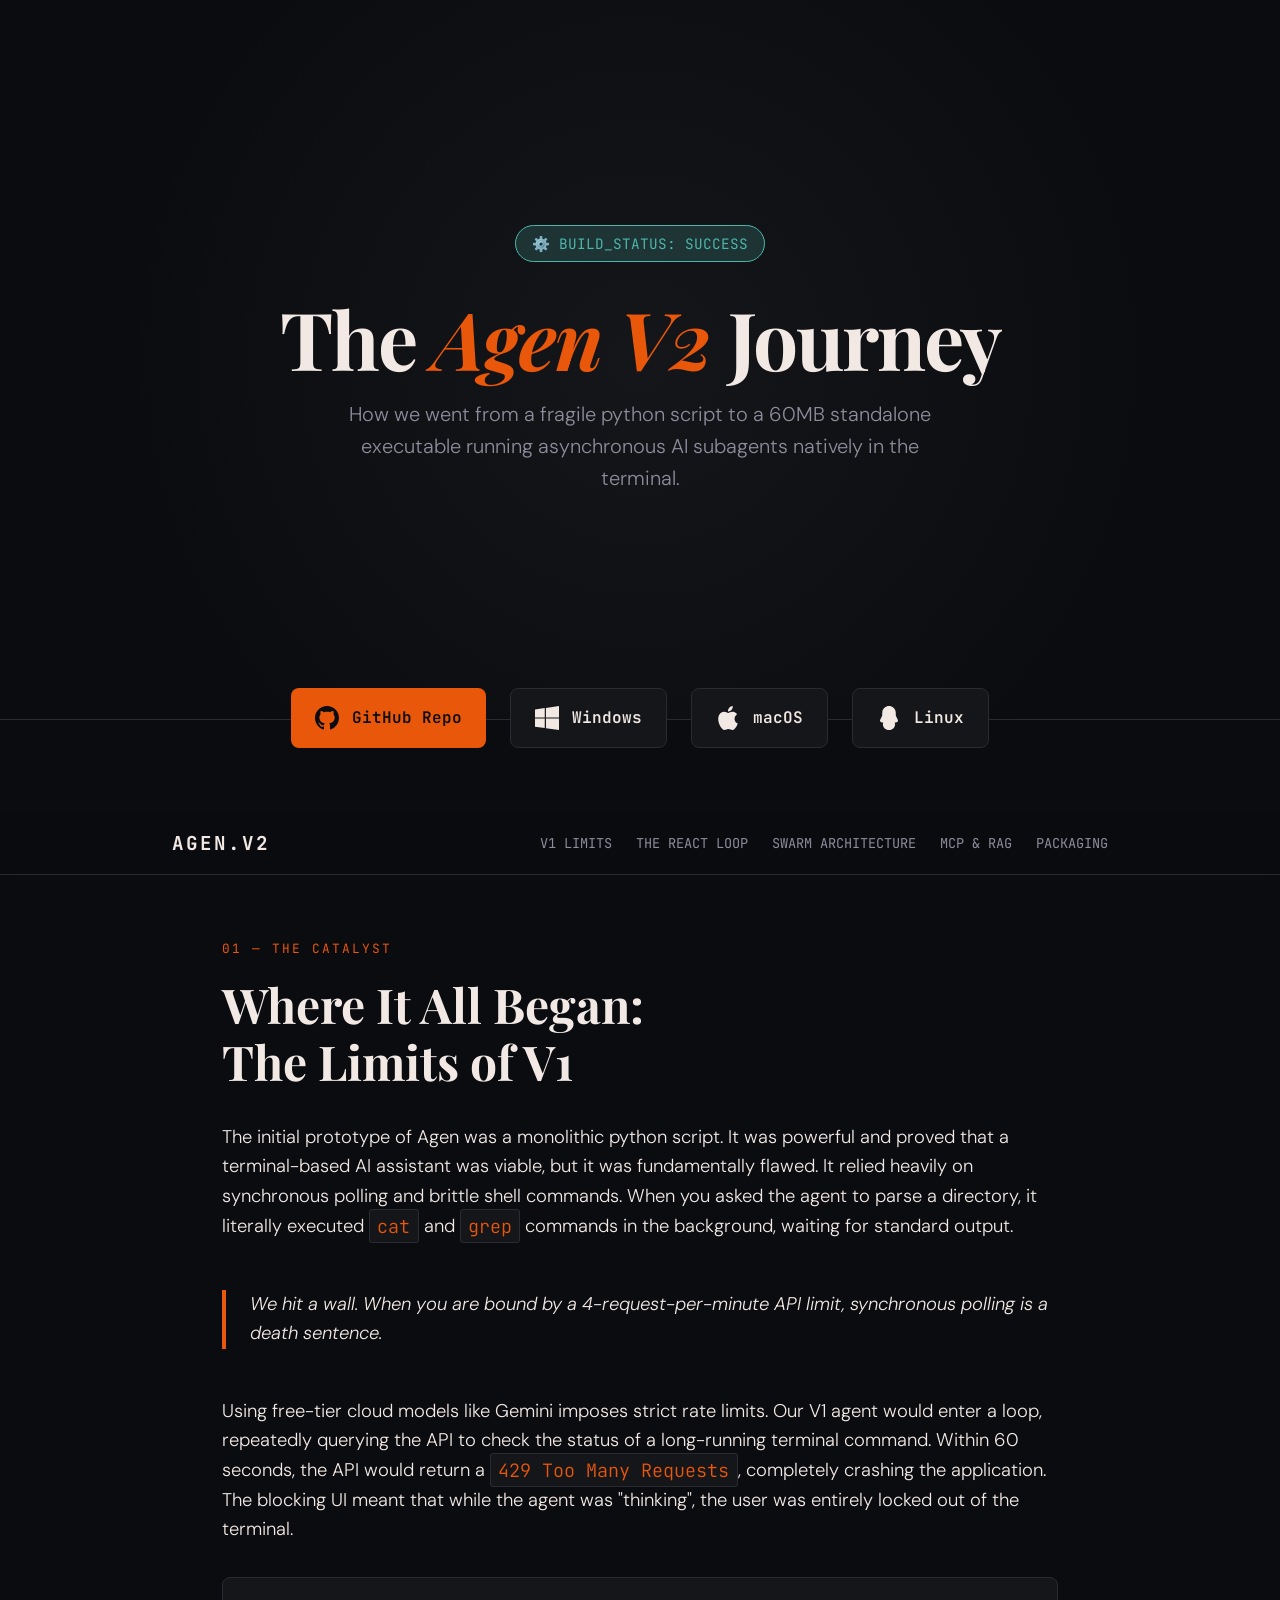
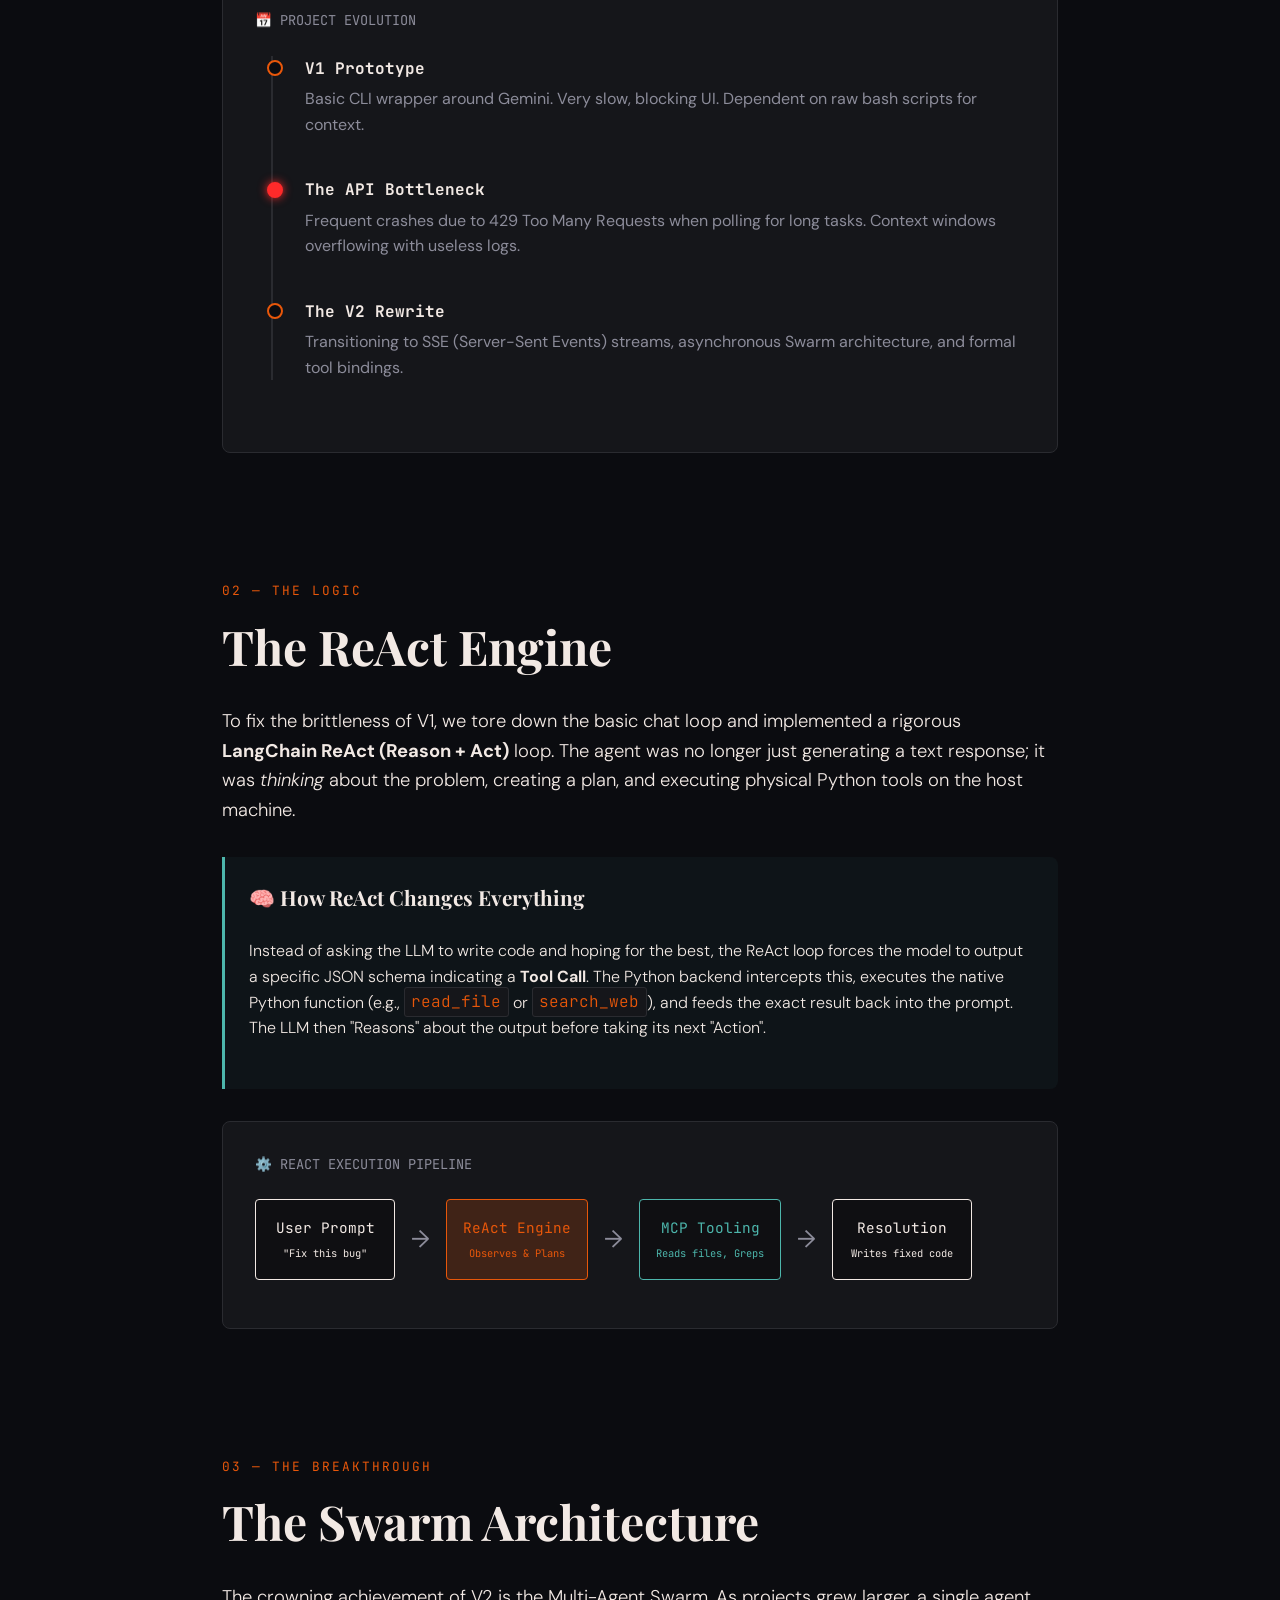
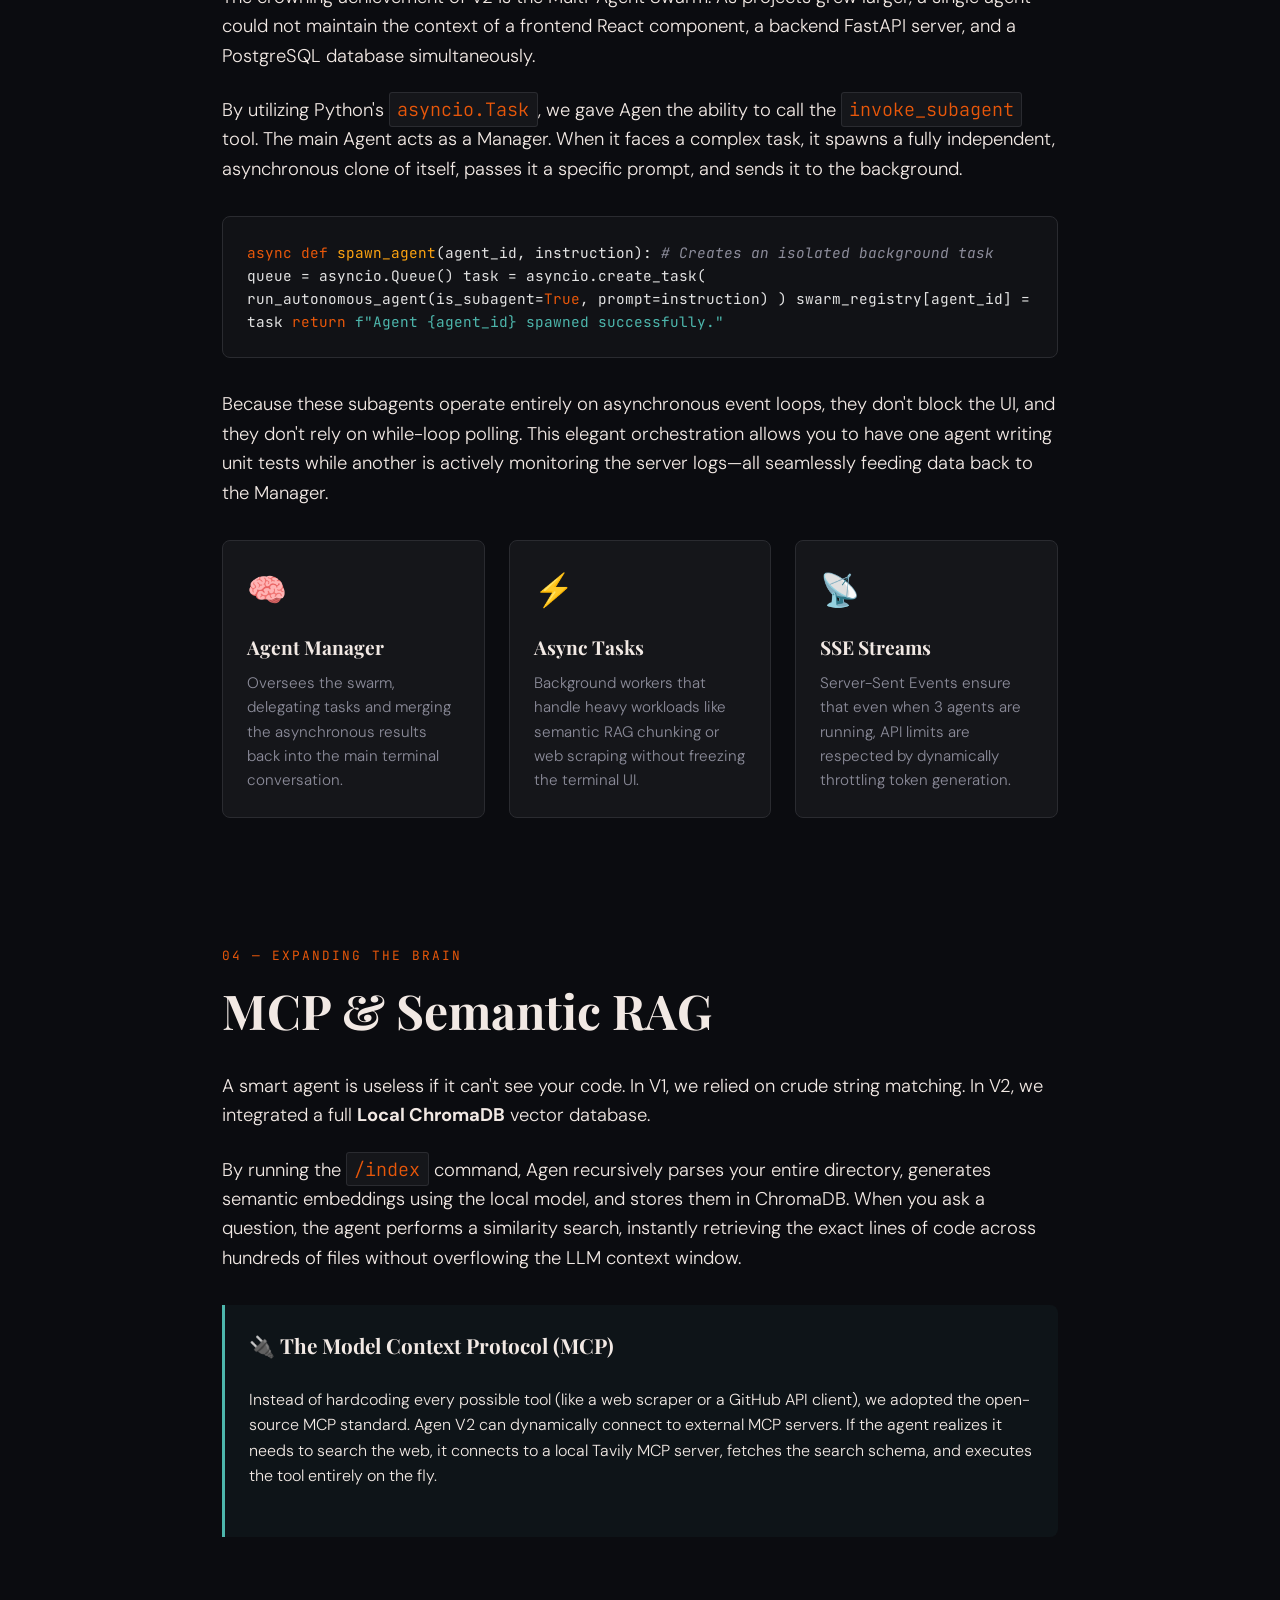
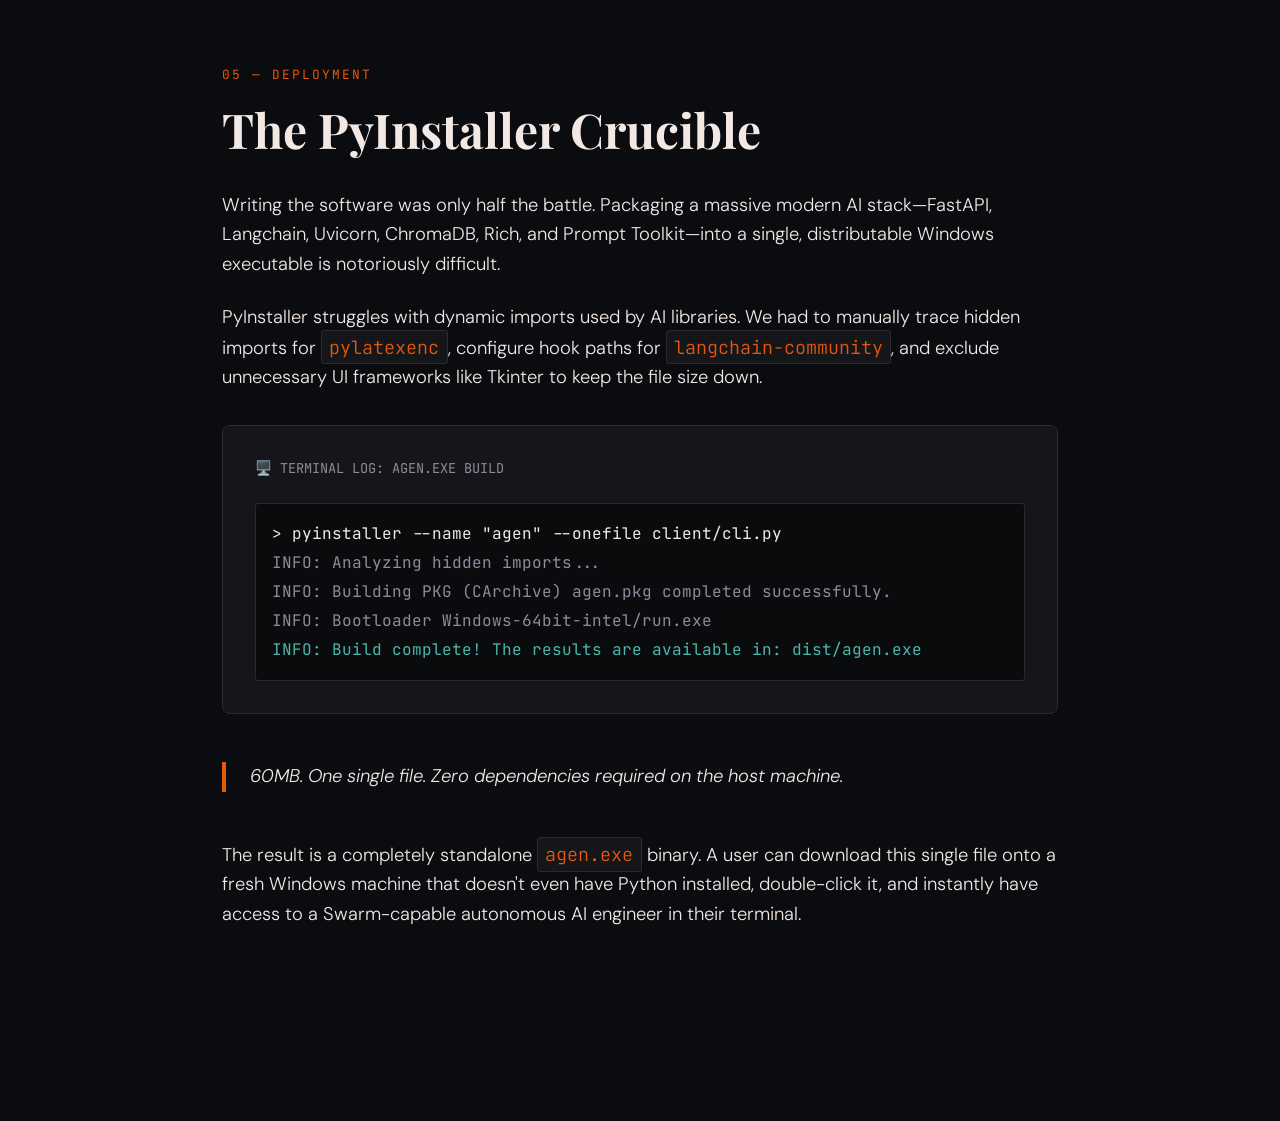
==== commit 2021ba98: "feat: add interactive installation modal and fix linux logo" ====
--- a/blog/index.html
+++ b/blog/index.html
@@ -50,16 +50,16 @@
     <svg viewBox="0 0 24 24"><path d="M12 0C5.37 0 0 5.37 0 12c0 5.31 3.435 9.795 8.205 11.385.6.105.825-.255.825-.57 0-.285-.015-1.23-.015-2.235-3.015.555-3.795-.735-4.035-1.41-.135-.345-.72-1.41-1.23-1.695-.42-.225-1.02-.78-.015-.795.945-.015 1.62.87 1.845 1.23 1.08 1.815 2.805 1.305 3.495.99.105-.78.42-1.305.765-1.605-2.67-.3-5.46-1.335-5.46-5.925 0-1.305.465-2.385 1.23-3.225-.12-.3-.54-1.53.12-3.18 0 0 1.005-.315 3.3 1.23.96-.27 1.98-.405 3-.405s2.04.135 3 .405c2.295-1.56 3.3-1.23 3.3-1.23.66 1.65.24 2.88.12 3.18.765.84 1.23 1.905 1.23 3.225 0 4.605-2.805 5.625-5.475 5.925.435.375.81 1.095.81 2.22 0 1.605-.015 2.895-.015 3.3 0 .315.225.69.825.57A12.02 12.02 0 0024 12c0-6.63-5.37-12-12-12z"/></svg>
     GitHub Repo
   </a>
-  <a href="https://github.com/AmanBanik/Agen/releases/download/v2.0.0/agen.exe" class="dl-btn windows">
+  <a href="#" class="dl-btn windows" data-platform="win">
     <svg viewBox="0 0 24 24"><path d="M0 3.449L9.75 2.1v9.451H0m10.949-9.602L24 0v11.4H10.949M0 12.6h9.75v9.451L0 20.699M10.949 12.6H24V24l-12.951-1.801"/></svg>
-    Windows .exe
-  </a>
-  <a href="#" class="dl-btn mac">
+    Windows
+  </a>
+  <a href="#" class="dl-btn mac" data-platform="mac">
     <svg viewBox="0 0 24 24"><path d="M12.152 6.896c-.948 0-2.415-1.078-3.96-1.04-2.04.027-3.91 1.183-4.961 3.014-2.117 3.675-.546 9.103 1.519 12.09 1.013 1.454 2.208 3.09 3.792 3.039 1.52-.065 2.09-.987 3.935-.987 1.831 0 2.35.987 3.96.948 1.637-.026 2.676-1.48 3.676-2.948 1.156-1.688 1.636-3.325 1.662-3.415-.039-.013-3.182-1.221-3.22-4.857-.026-3.04 2.48-4.494 2.597-4.559-1.429-2.09-3.623-2.324-4.39-2.376-2-.156-3.675 1.09-4.61 1.09zM15.53 3.83c.843-1.012 1.4-2.427 1.245-3.83-1.207.052-2.662.805-3.532 1.818-.734.845-1.418 2.275-1.233 3.651 1.338.104 2.715-.65 3.52-1.64z"/></svg>
     macOS
   </a>
-  <a href="#" class="dl-btn linux">
-    <svg viewBox="0 0 24 24"><path d="M12.793 21.656c1.077 1.621 3.412 2.344 4.549 2.344 1.15 0 2.871-.563 3.414-1.956.32-.82-.239-1.939-.824-2.417-1.031-.839-2.399-.785-3.567-.282.722-.505 2.321-1.579 2.148-3.15-.098-.9-.817-1.425-1.554-1.986-1.258-.957-2.678-2.259-2.709-3.905-.031-1.748-.069-4.851-.069-4.851s.296-1.264-.522-3.053c-.76-1.664-1.996-2.222-2.91-2.39-1.258-.231-2.502.261-2.502.261s-.682.028-.909.284c-.237.266-.312 1.341-.312 1.341 0 1.002.508 1.933.508 1.933.245.422.38.749.613 1.347.165.427.322.955.322.955s.005 3.292.019 4.908c.01 1.082-.767 2.189-1.636 2.873-.834.656-1.677 1.157-2.483 1.935-.747.72-1.432 1.706-1.432 2.809 0 1.488 1.464 2.455 2.133 3.037-.502.531-.968 1.603-.687 2.408.497 1.417 2.22 2.015 3.418 2.015 1.127 0 3.407-.732 4.492-2.36M12 7.027c-.83 0-1.503.743-1.503 1.657 0 .916.673 1.659 1.503 1.659.83 0 1.502-.743 1.502-1.659 0-.914-.672-1.657-1.502-1.657M16.516 9.492c-.752 0-1.362.673-1.362 1.504 0 .83.61 1.502 1.362 1.502.75 0 1.359-.672 1.359-1.502 0-.831-.609-1.504-1.359-1.504M7.484 9.492c-.751 0-1.361.673-1.361 1.504 0 .83.61 1.502 1.361 1.502.752 0 1.362-.672 1.362-1.502 0-.831-.61-1.504-1.362-1.504"/></svg>
+  <a href="#" class="dl-btn linux" data-platform="linux">
+    <svg viewBox="0 0 512 512"><path d="M256 0c-74.4 0-131 52.4-142.1 123.6-2 12.8-2.5 26.6-2.5 40.4v26.7c0 10-2.3 19.8-6.6 28.6l-20.5 42C74.6 277 64 293 64 311.2 64 335.6 86.8 352 110.1 352h23.7c-5 13.3-7.8 27.7-7.8 42.7 0 46.1 30.7 87.7 75.4 105.7 17.5 7 36.8 11.6 54.6 11.6s37.1-4.6 54.6-11.6c44.7-18 75.4-59.6 75.4-105.7 0-15-2.8-29.4-7.8-42.7h23.7c23.3 0 46.1-16.4 46.1-40.8 0-18.2-10.6-34.2-20.3-49.9l-20.5-42c-4.3-8.8-6.6-18.6-6.6-28.6v-26.7c0-13.8-.5-27.6-2.5-40.4C387 52.4 330.4 0 256 0z"/></svg>
     Linux
   </a>
 </div>
@@ -239,5 +239,54 @@
   </section>
 </main>
 
+<div id="installModal" class="modal">
+  <div class="modal-content">
+    <span class="close-btn">&times;</span>
+    <h3 id="modalTitle">Install on Windows</h3>
+    <p class="modal-desc">Run this command in your terminal:</p>
+    <div class="code-container">
+      <code id="modalCmd">irm https://raw.githubusercontent.com/AmanBanik/Agen/v2-stable/setup.bat | iex</code>
+      <button class="copy-btn" id="copyBtn">
+        <svg viewBox="0 0 24 24" width="16" height="16" fill="currentColor"><path d="M16 1H4C2.9 1 2 1.9 2 3v14h2V3h12V1zm3 4H8C6.9 5 6 5.9 6 7v14c0 1.1.9 2 2 2h11c1.1 0 2-.9 2-2V7c0-1.1-.9-2-2-2zm0 16H8V7h11v14z"/></svg>
+      </button>
+    </div>
+  </div>
+</div>
+
+<script>
+  const modal = document.getElementById("installModal");
+  const closeBtn = document.querySelector(".close-btn");
+  const copyBtn = document.getElementById("copyBtn");
+  const modalTitle = document.getElementById("modalTitle");
+  const modalCmd = document.getElementById("modalCmd");
+
+  const cmds = {
+    win: { title: "Install on Windows", cmd: "irm https://raw.githubusercontent.com/AmanBanik/Agen/v2-stable/setup.bat | iex" },
+    mac: { title: "Install on macOS", cmd: "curl -sSL https://raw.githubusercontent.com/AmanBanik/Agen/v2-stable/install.sh | bash" },
+    linux: { title: "Install on Linux", cmd: "curl -sSL https://raw.githubusercontent.com/AmanBanik/Agen/v2-stable/install.sh | bash" }
+  };
+
+  document.querySelectorAll('.dl-btn').forEach(btn => {
+    btn.addEventListener('click', (e) => {
+      const platform = btn.dataset.platform;
+      if (platform) {
+        e.preventDefault();
+        modalTitle.innerText = cmds[platform].title;
+        modalCmd.innerText = cmds[platform].cmd;
+        modal.style.display = "flex";
+        copyBtn.innerHTML = '<svg viewBox="0 0 24 24" width="16" height="16" fill="currentColor"><path d="M16 1H4C2.9 1 2 1.9 2 3v14h2V3h12V1zm3 4H8C6.9 5 6 5.9 6 7v14c0 1.1.9 2 2 2h11c1.1 0 2-.9 2-2V7c0-1.1-.9-2-2-2zm0 16H8V7h11v14z"/></svg>';
+      }
+    });
+  });
+
+  closeBtn.onclick = () => modal.style.display = "none";
+  window.onclick = (e) => { if(e.target == modal) modal.style.display = "none"; }
+
+  copyBtn.onclick = () => {
+    navigator.clipboard.writeText(modalCmd.innerText);
+    copyBtn.innerText = "Copied!";
+  }
+</script>
+
 </body>
 </html>
--- a/blog/style.css
+++ b/blog/style.css
@@ -257,3 +257,77 @@
 .dl-btn.linux:hover { color: #fca311; border-color: #fca311; background: rgba(252,163,17,0.1); }
 .dl-btn.repo { background: var(--orange); color: var(--bg-color); border: none; }
 .dl-btn.repo:hover { background: var(--red-vivid); color: #fff; }
+
+/* ── MODAL ── */
+.modal {
+  display: none;
+  position: fixed;
+  z-index: 1000;
+  left: 0; top: 0; width: 100%; height: 100%;
+  background-color: rgba(0, 0, 0, 0.8);
+  justify-content: center;
+  align-items: center;
+  backdrop-filter: blur(5px);
+}
+
+.modal-content {
+  background: var(--panel-bg);
+  border: 1px solid var(--panel-border);
+  padding: 2.5rem;
+  border-radius: 12px;
+  width: 90%;
+  max-width: 500px;
+  position: relative;
+  text-align: center;
+  box-shadow: 0 10px 40px rgba(0,0,0,0.8);
+}
+
+.close-btn {
+  position: absolute;
+  top: 1rem; right: 1.5rem;
+  color: var(--mid-text);
+  font-size: 1.5rem;
+  cursor: pointer;
+  transition: 0.2s;
+}
+.close-btn:hover { color: var(--red-vivid); }
+
+.modal-desc { margin-bottom: 1.5rem; color: var(--mid-text); }
+
+.code-container {
+  display: flex;
+  align-items: center;
+  background: #0b0c10;
+  border: 1px solid var(--panel-border);
+  border-radius: 6px;
+  padding: 0.5rem;
+  justify-content: space-between;
+}
+
+.code-container code {
+  background: transparent;
+  border: none;
+  color: var(--teal);
+  font-size: 0.85rem;
+  padding: 0.5rem;
+  flex-grow: 1;
+  text-align: left;
+  overflow-x: auto;
+}
+
+.copy-btn {
+  background: var(--panel-bg);
+  border: 1px solid var(--panel-border);
+  color: var(--cream);
+  padding: 0.5rem;
+  border-radius: 4px;
+  cursor: pointer;
+  display: flex;
+  align-items: center;
+  justify-content: center;
+  font-family: 'JetBrains Mono', monospace;
+  font-size: 0.75rem;
+  transition: 0.2s;
+  min-width: 40px;
+}
+.copy-btn:hover { border-color: var(--orange); color: var(--orange); }
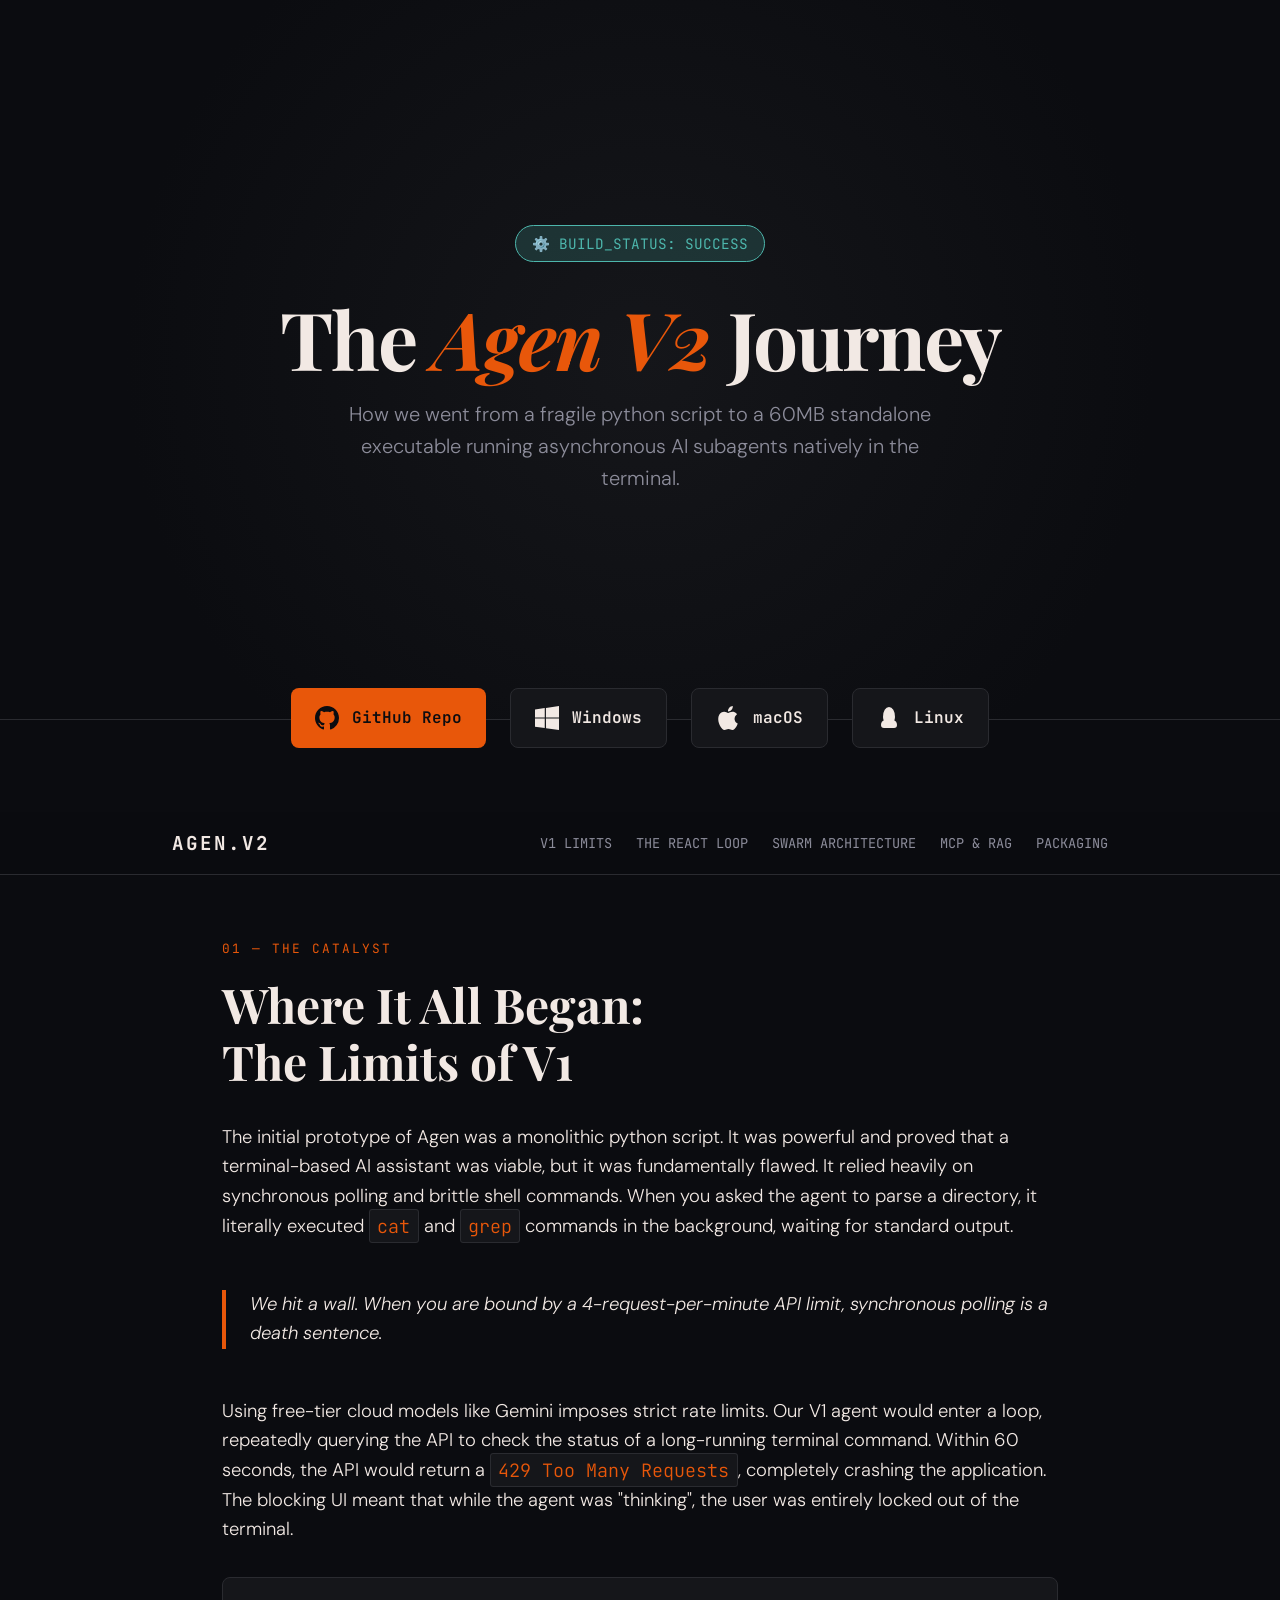
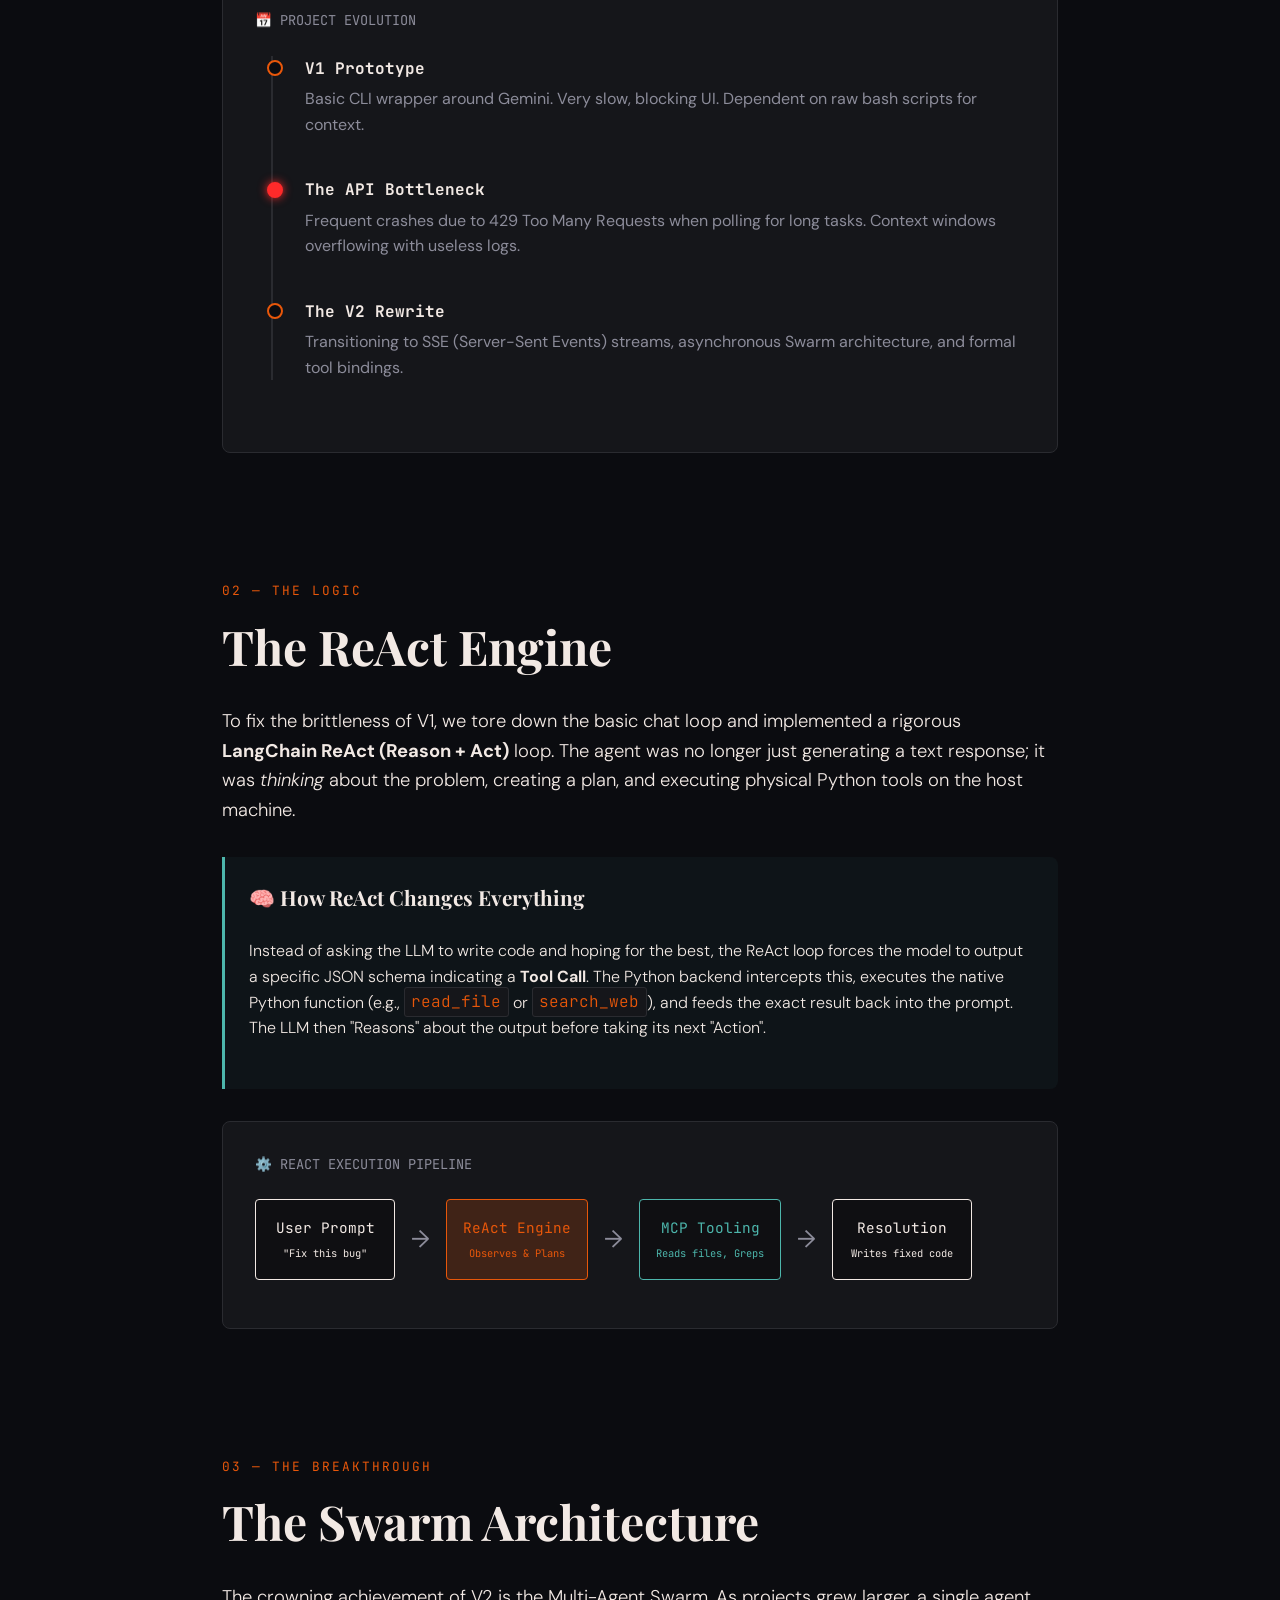
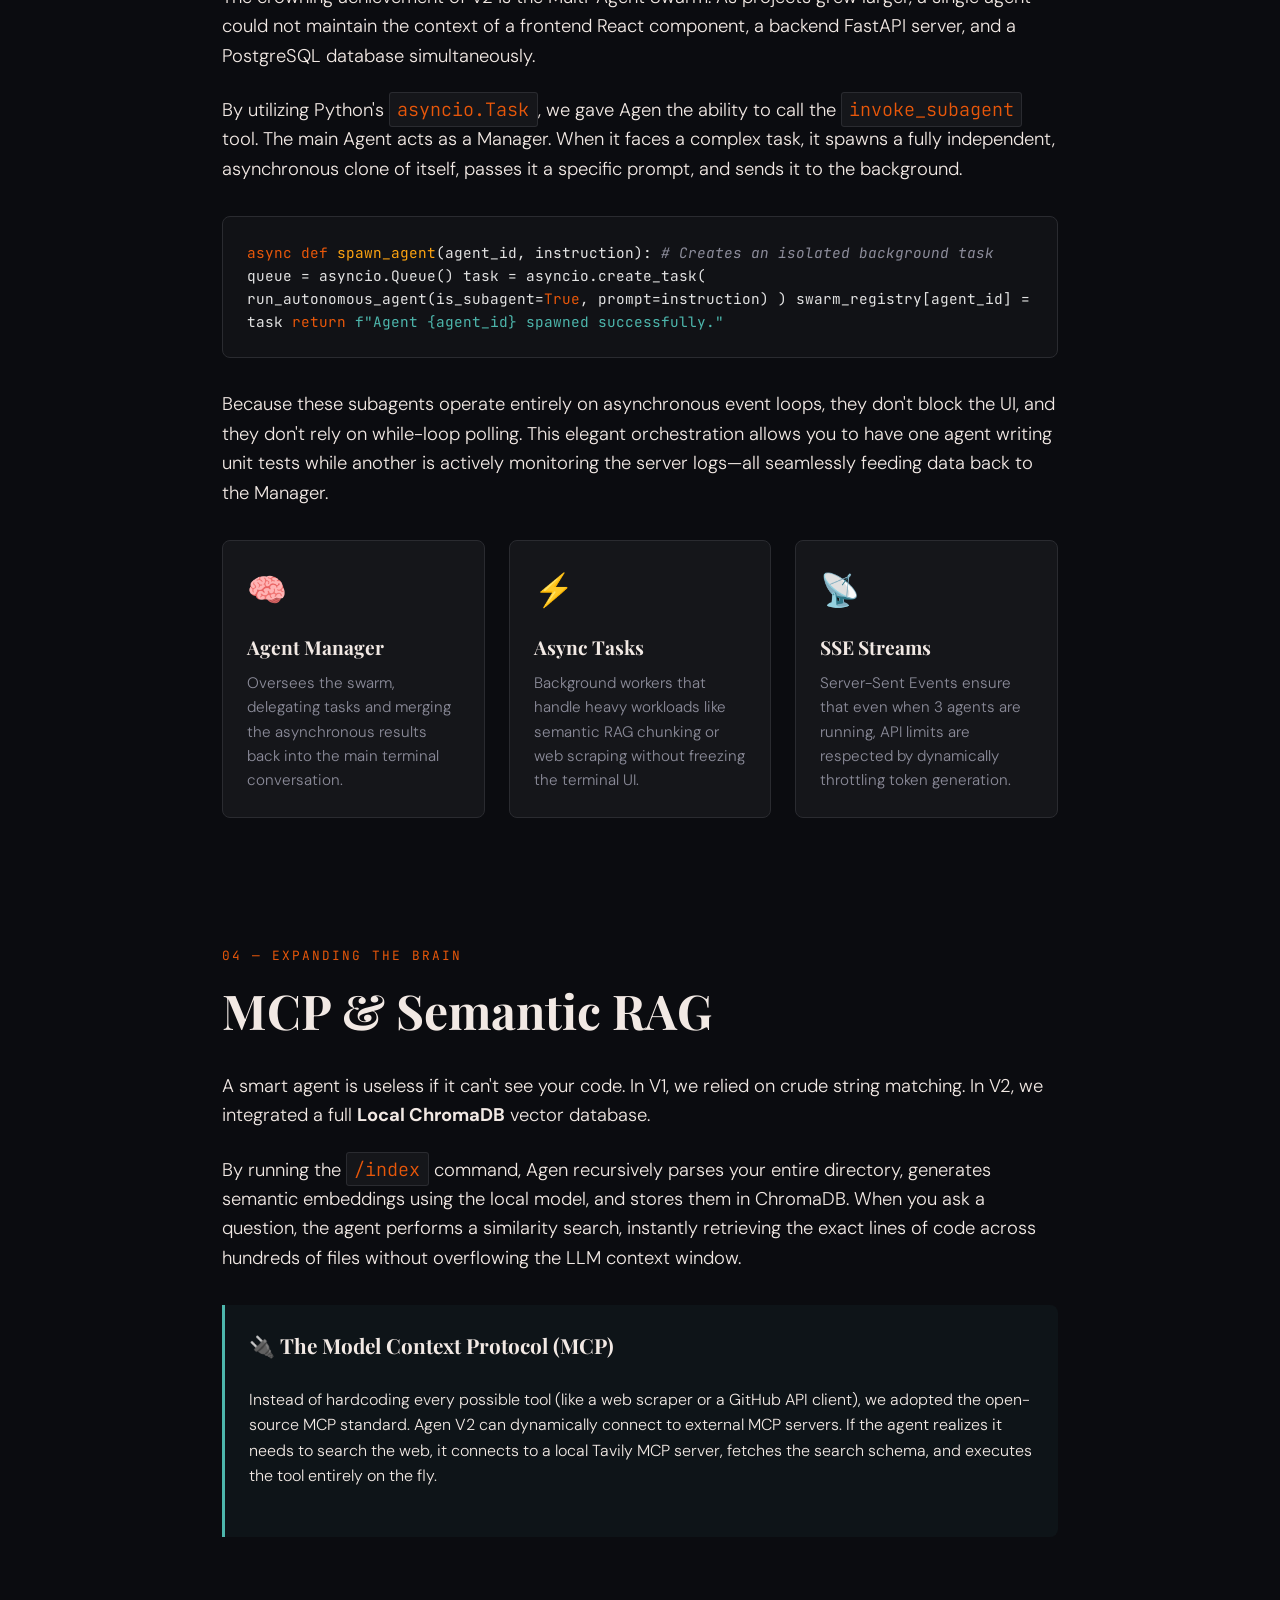
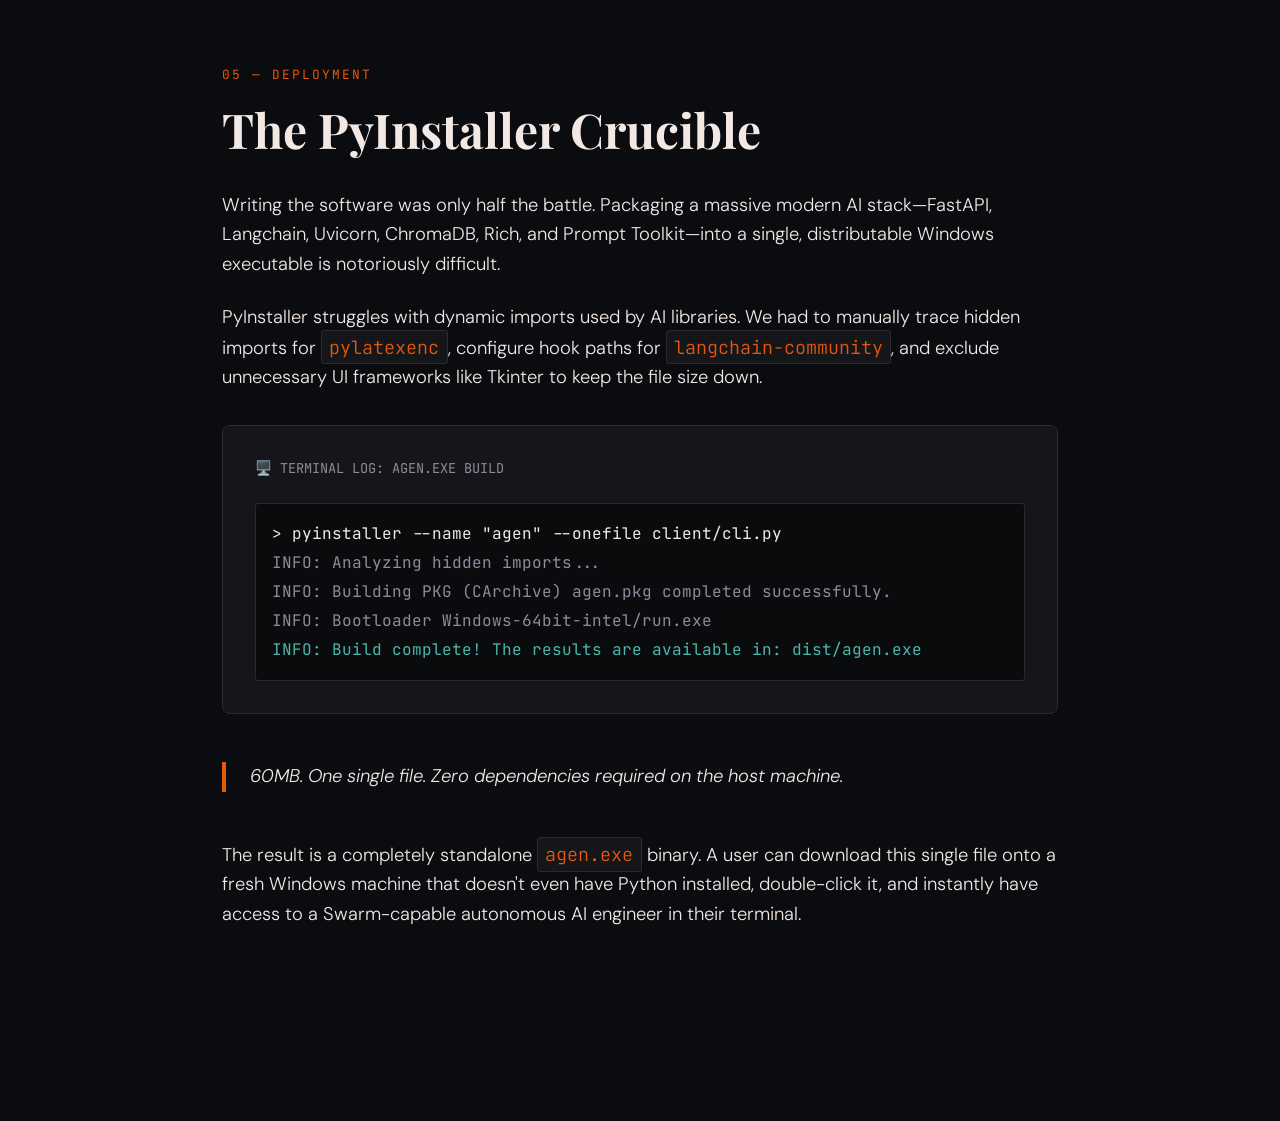
==== commit f9847a13: "style: replace heavy linux svg with minimal outline logo" ====
--- a/blog/index.html
+++ b/blog/index.html
@@ -59,7 +59,7 @@
     macOS
   </a>
   <a href="#" class="dl-btn linux" data-platform="linux">
-    <svg viewBox="0 0 512 512"><path d="M256 0c-74.4 0-131 52.4-142.1 123.6-2 12.8-2.5 26.6-2.5 40.4v26.7c0 10-2.3 19.8-6.6 28.6l-20.5 42C74.6 277 64 293 64 311.2 64 335.6 86.8 352 110.1 352h23.7c-5 13.3-7.8 27.7-7.8 42.7 0 46.1 30.7 87.7 75.4 105.7 17.5 7 36.8 11.6 54.6 11.6s37.1-4.6 54.6-11.6c44.7-18 75.4-59.6 75.4-105.7 0-15-2.8-29.4-7.8-42.7h23.7c23.3 0 46.1-16.4 46.1-40.8 0-18.2-10.6-34.2-20.3-49.9l-20.5-42c-4.3-8.8-6.6-18.6-6.6-28.6v-26.7c0-13.8-.5-27.6-2.5-40.4C387 52.4 330.4 0 256 0z"/></svg>
+    <svg viewBox="0 0 24 24" fill="none" stroke="currentColor" stroke-width="2" stroke-linecap="round" stroke-linejoin="round"><path d="M12 2C9.5 2 7 5 7 11c0 2 .5 3 1 4-1.5.5-3 2-3 4 0 1 1 2 2 2h10c1 0 2-1 2-2 0-2-1.5-3.5-3-4 .5-1 1-2 1-4C17 5 14.5 2 12 2z"/><path d="M9 10a1 1 0 100-2 1 1 0 000 2z"/><path d="M15 10a1 1 0 100-2 1 1 0 000 2z"/><path d="M12 14c-1.5 0-2 1-2 1s.5 1 2 1 2-1 2-1-.5-1-2-1z"/></svg>
     Linux
   </a>
 </div>
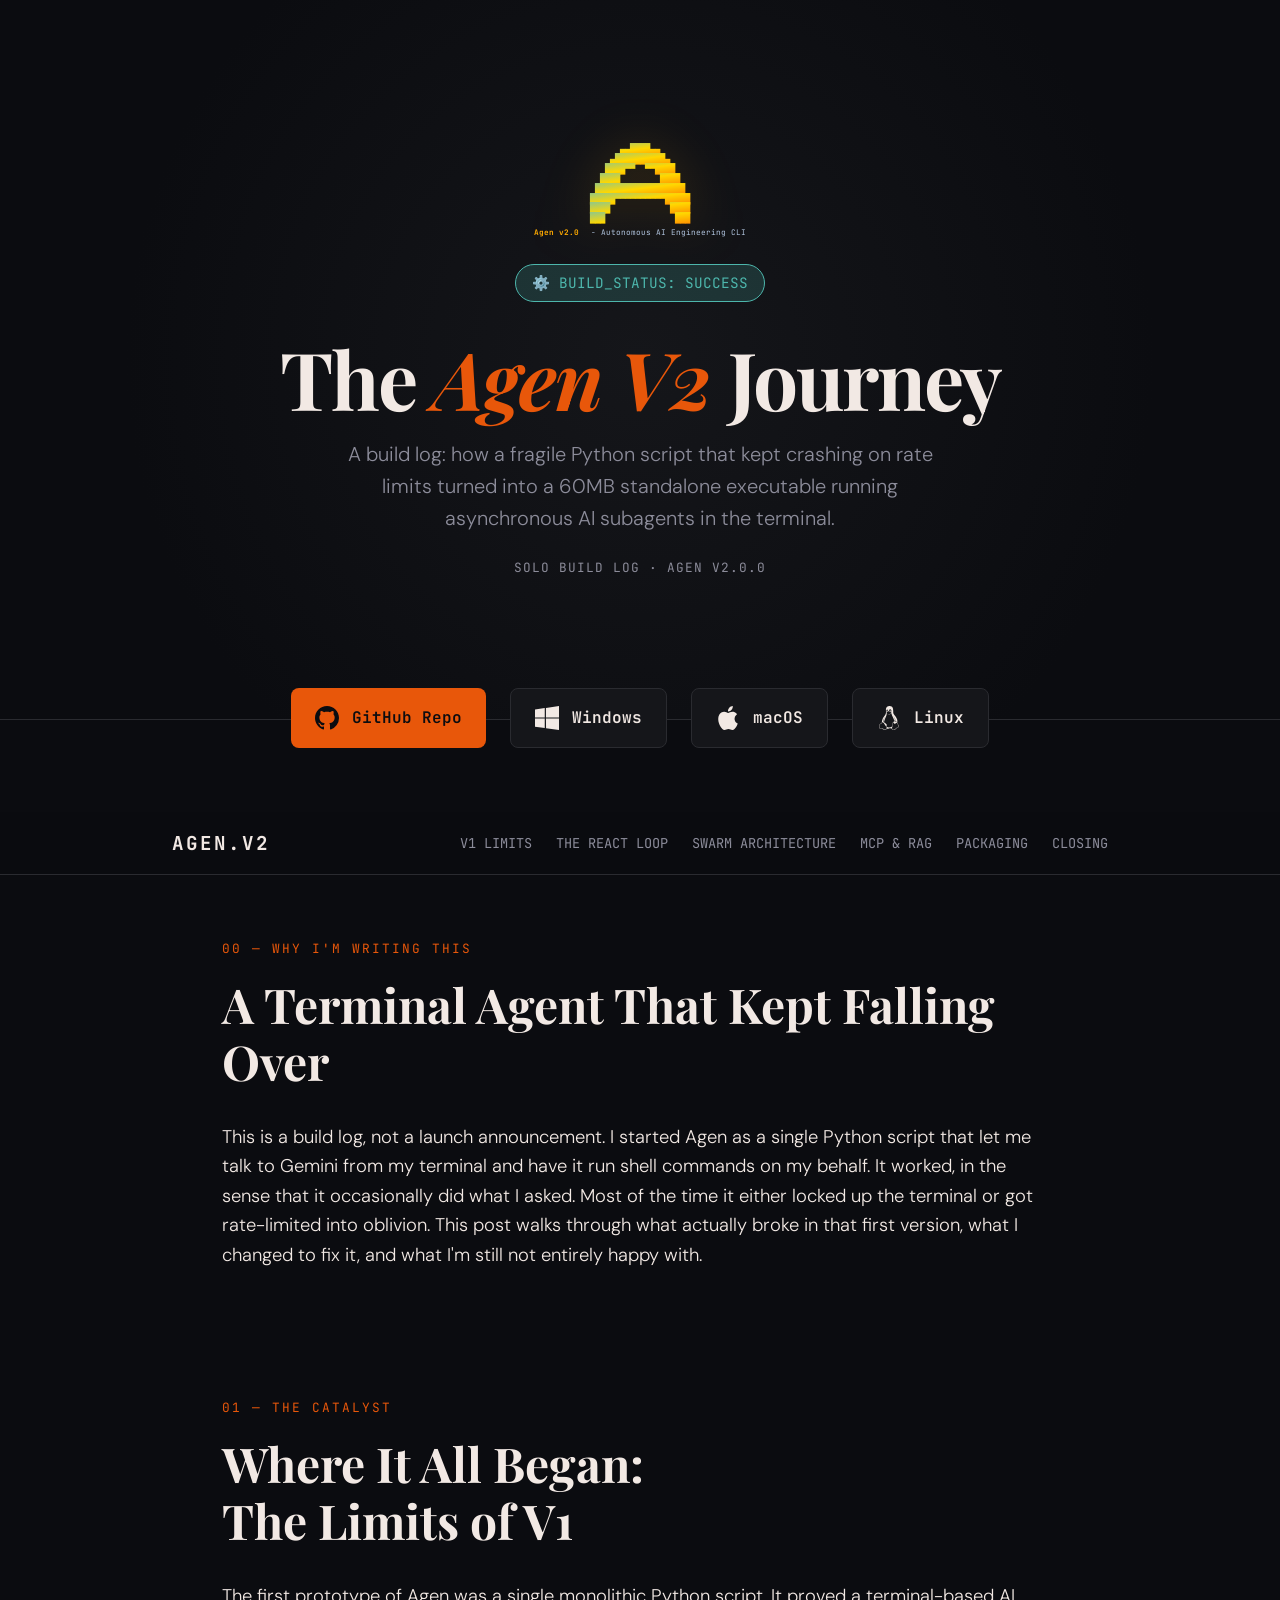
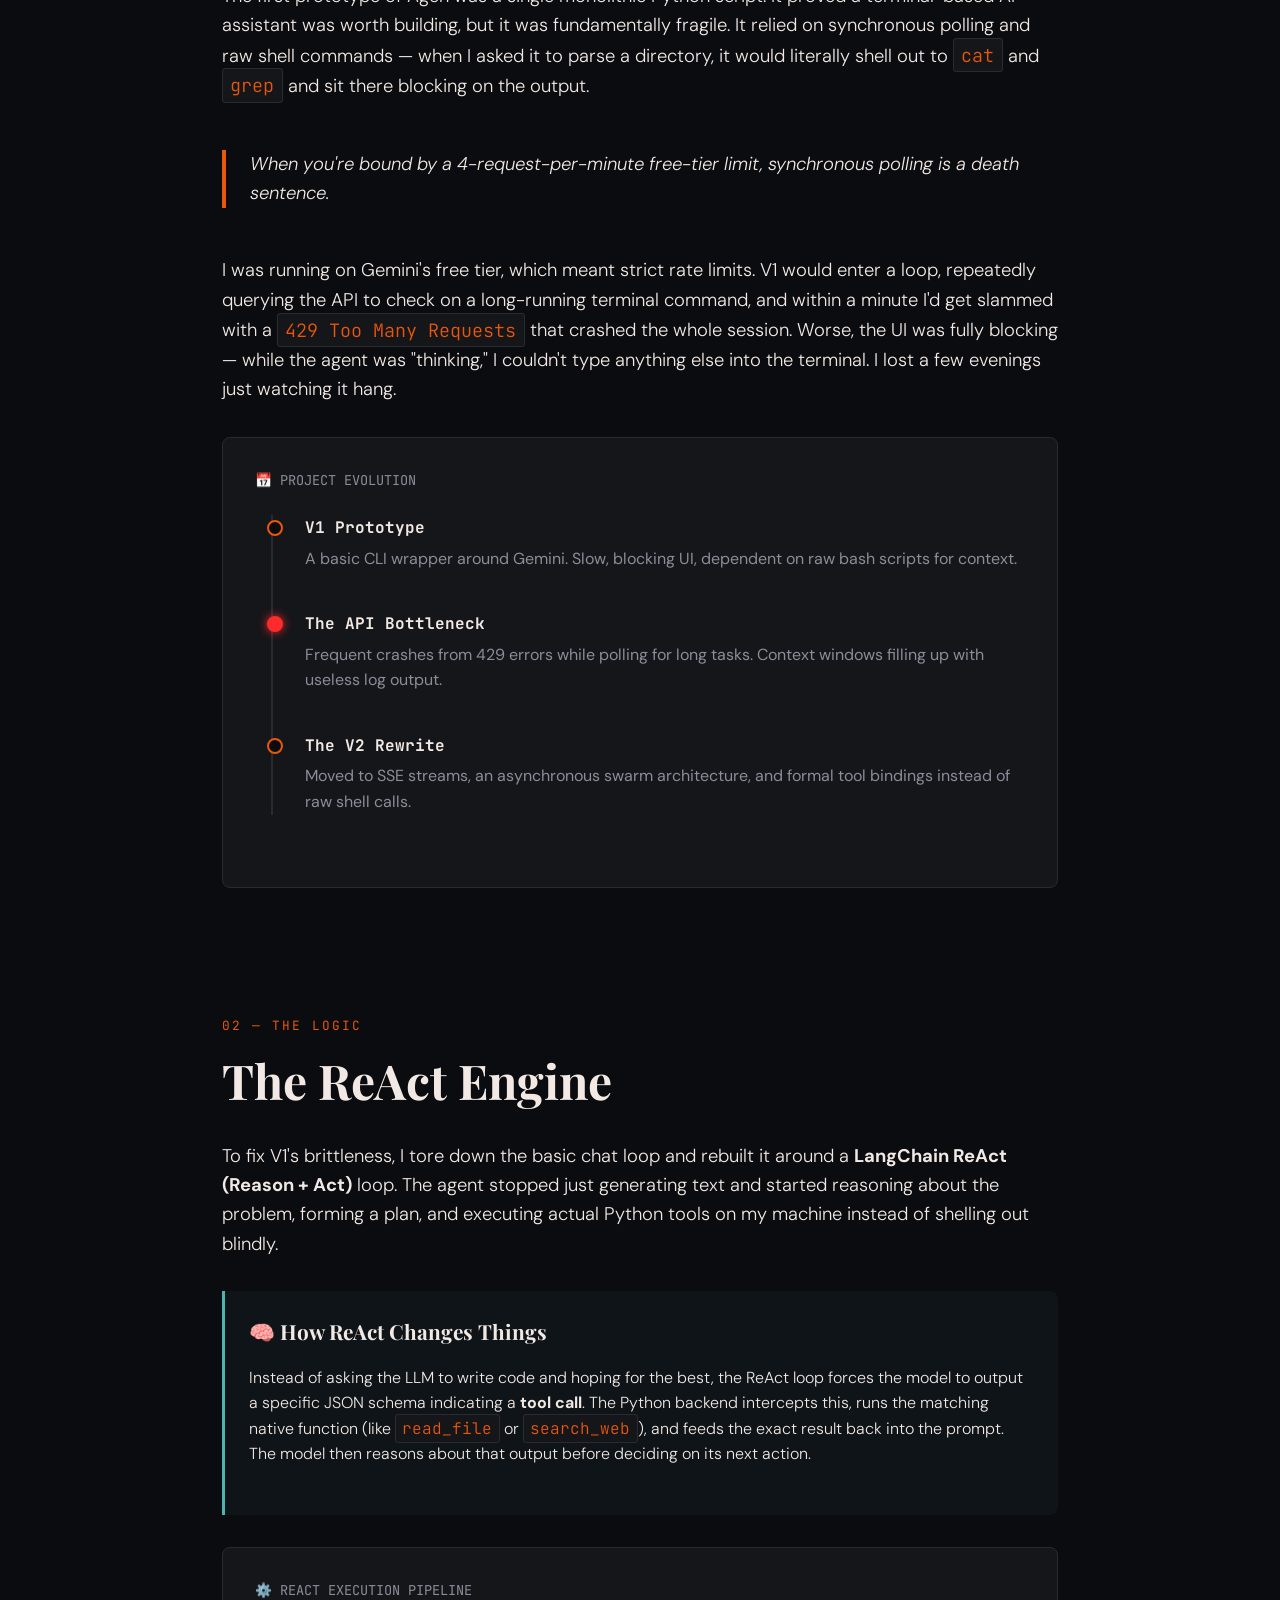
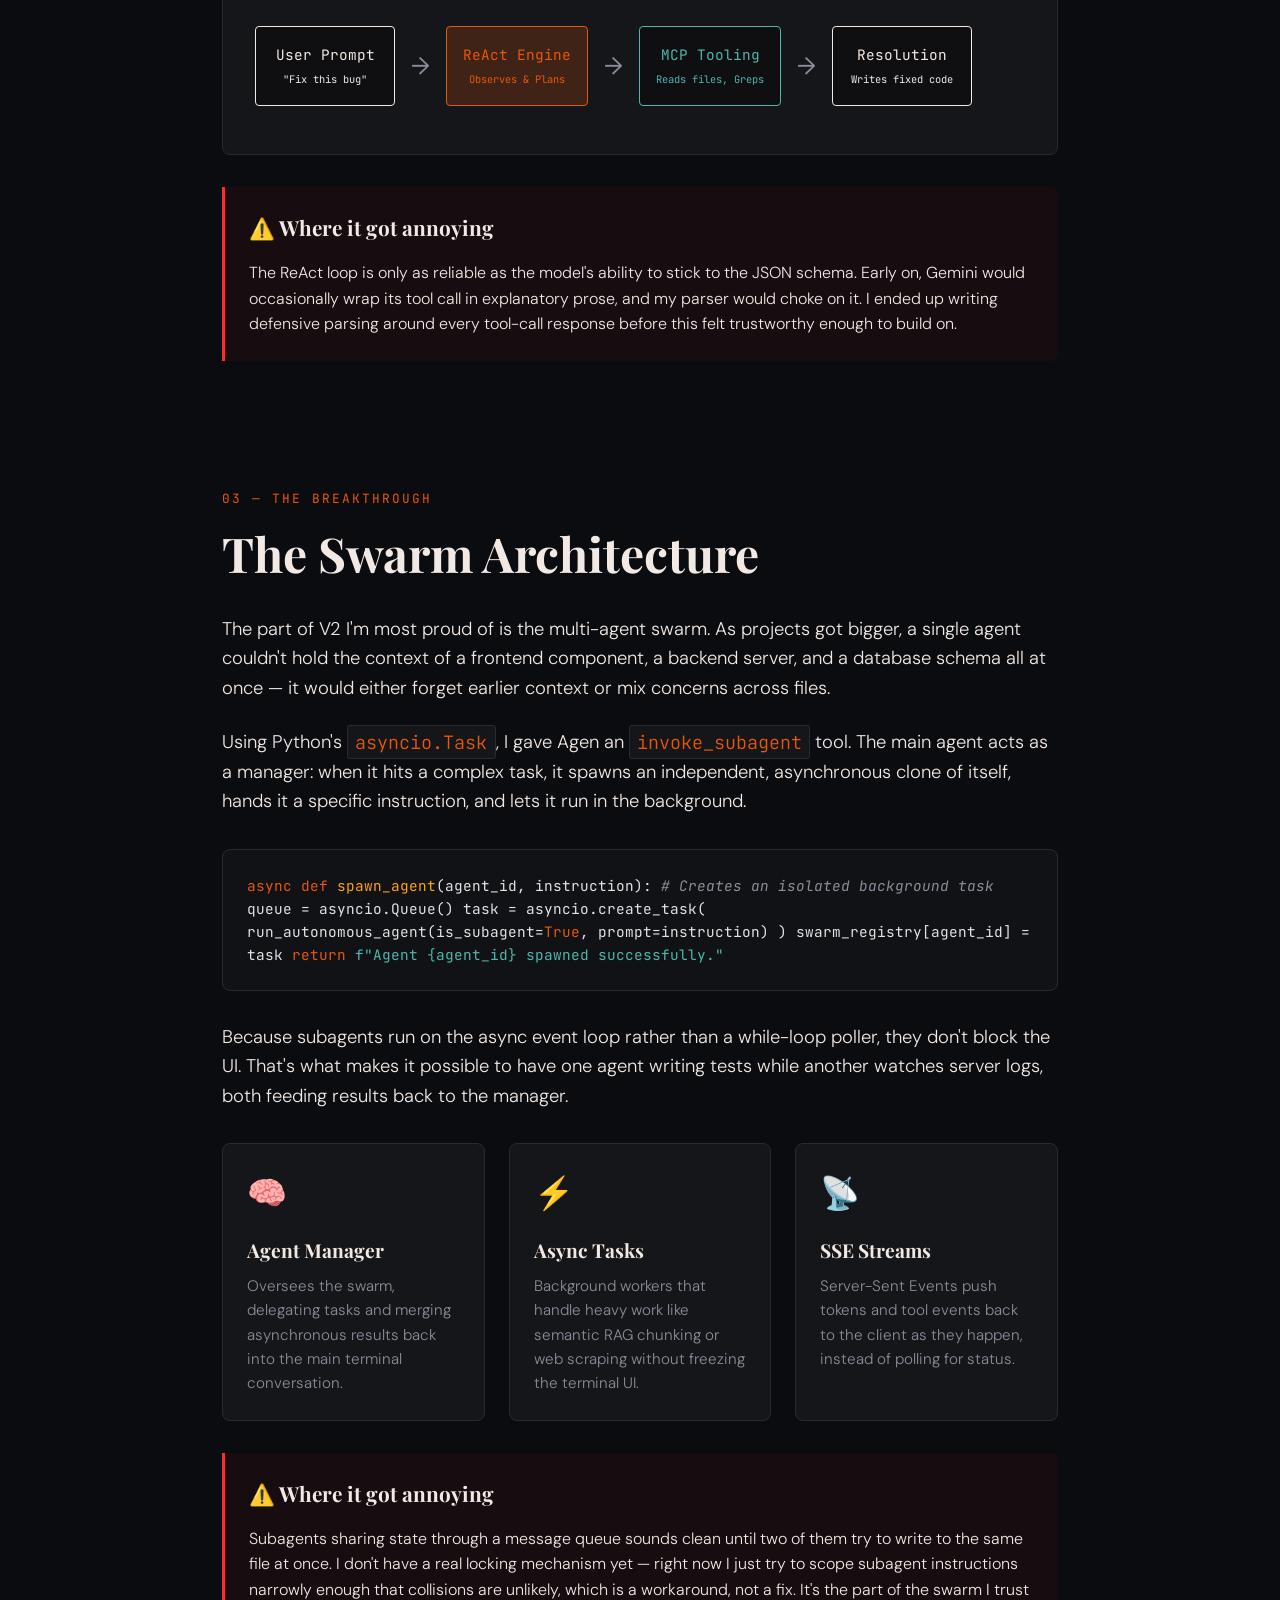
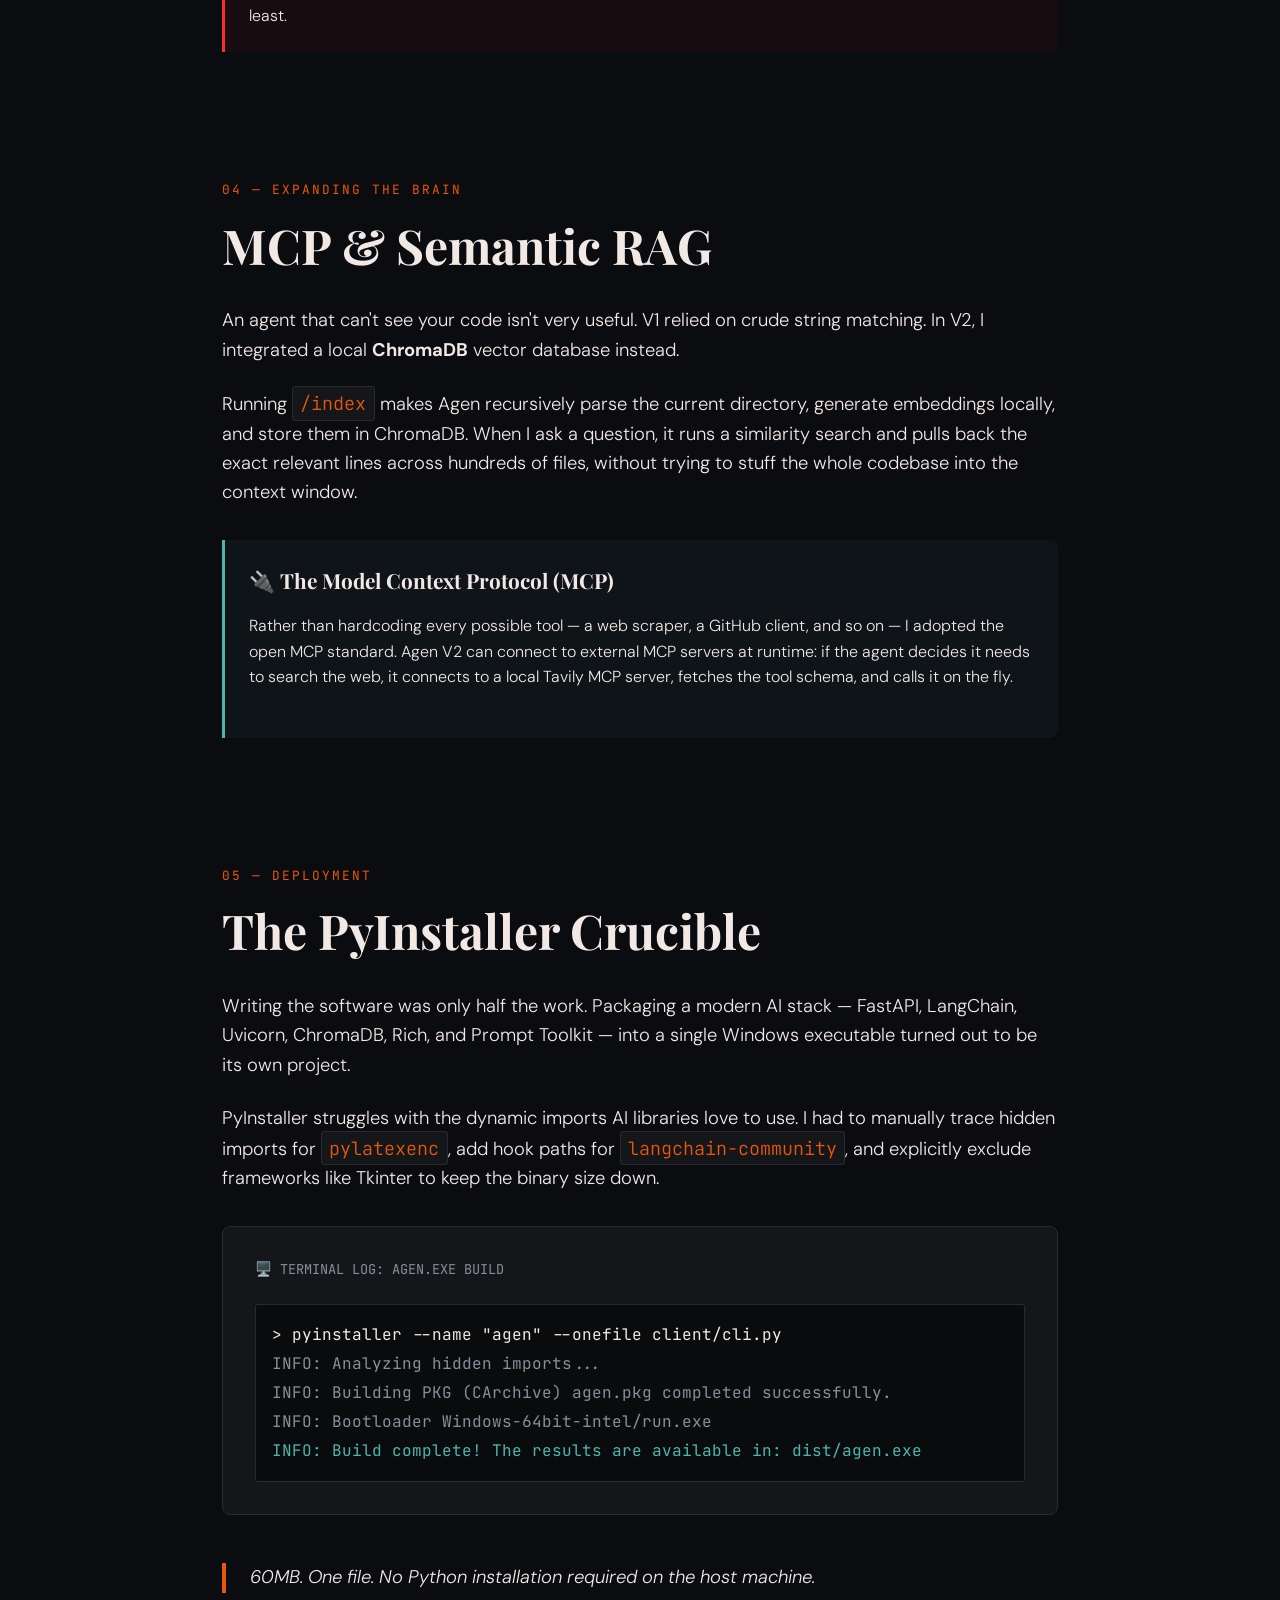
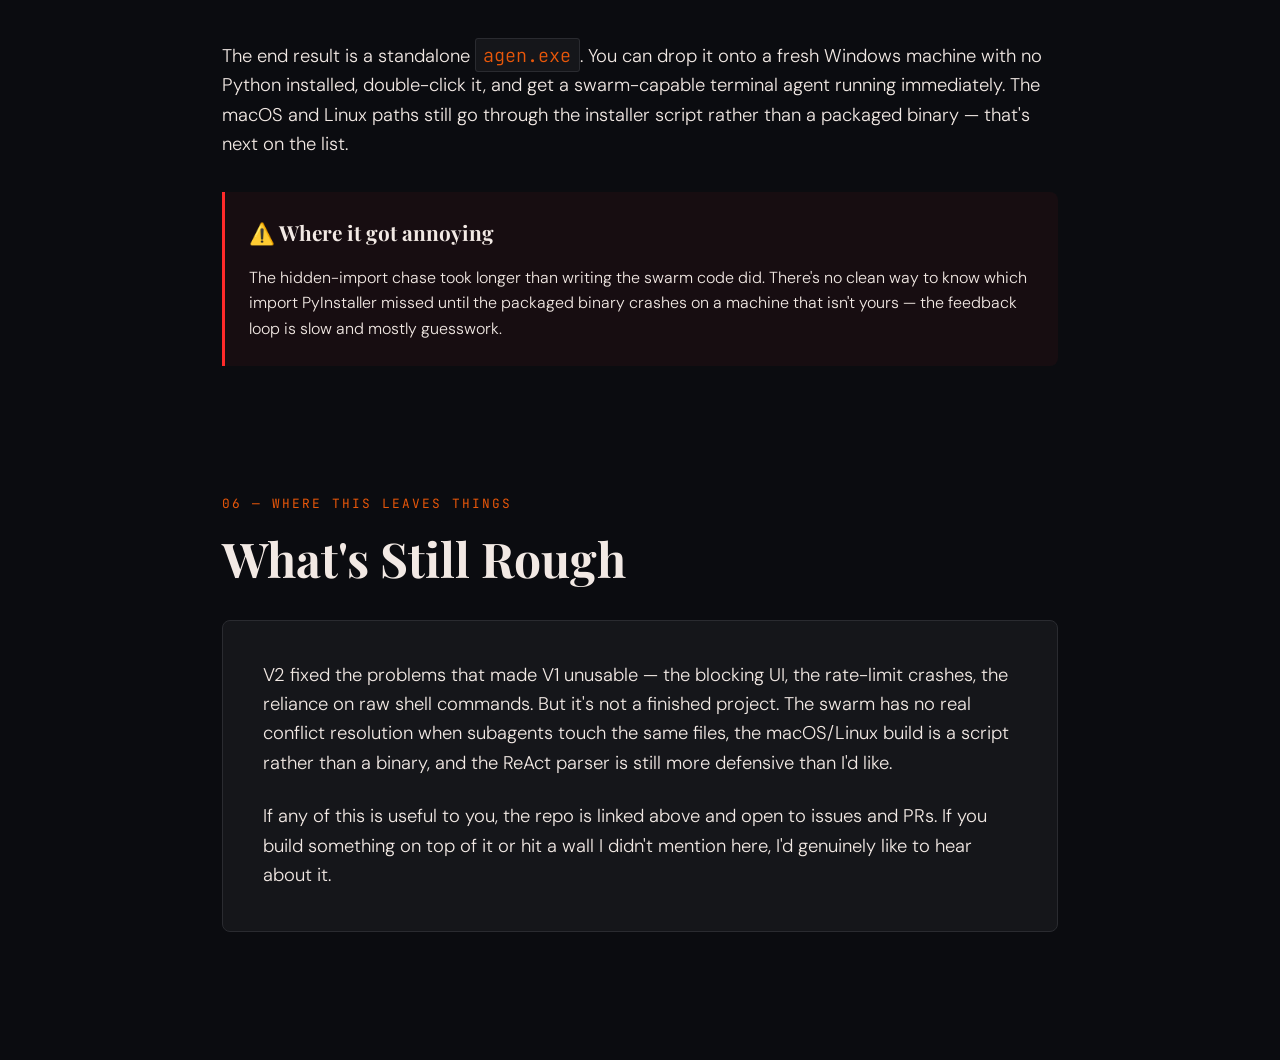
==== commit d3f7290a: "feat: replace blog with enhanced version and optimize for mobile" ====
--- a/blog/index.html
+++ b/blog/index.html
@@ -5,44 +5,49 @@
 <meta name="viewport" content="width=device-width, initial-scale=1.0"/>
 <title>Agen V2 — Building a Swarm AI Architecture</title>
 <link rel="stylesheet" href="style.css">
-<style>
-  /* Extra styles for expanded code blocks and deep-dives */
-  .code-block {
-    background: #111216;
-    border: 1px solid var(--panel-border);
-    border-radius: 8px;
-    padding: 1.5rem;
-    overflow-x: auto;
-    font-family: 'JetBrains Mono', monospace;
-    font-size: 0.9rem;
-    color: var(--text-main);
-    margin: 2rem 0;
-  }
-  .code-block .keyword { color: var(--orange); }
-  .code-block .string { color: var(--teal); }
-  .code-block .comment { color: var(--mid-text); font-style: italic; }
-  .code-block .func { color: var(--amber); }
-
-  .deep-dive {
-    border-left: 3px solid var(--teal);
-    background: rgba(77, 182, 172, 0.05);
-    padding: 1.5rem;
-    margin: 2rem 0;
-    border-radius: 0 8px 8px 0;
-  }
-</style>
 </head>
 <body>
 
 <header>
   <div class="header-bg"></div>
+  <div class="header-logo">
+    <svg xmlns="http://www.w3.org/2000/svg" viewBox="0 0 400 180" role="img" aria-label="Agen logo">
+      <defs>
+        <linearGradient id="logoGradient" x1="0%" y1="0%" x2="100%" y2="100%">
+          <stop offset="0%" stop-color="#90c888" />
+          <stop offset="50%" stop-color="#ffd700" />
+          <stop offset="100%" stop-color="#ff8c00" />
+        </linearGradient>
+        <style>
+          .ascii { font-family: 'JetBrains Mono', 'Courier New', Courier, monospace; font-size: 16px; font-weight: bold; fill: url(#logoGradient); white-space: pre; }
+          .brand { font-family: 'JetBrains Mono', 'Courier New', Courier, monospace; font-size: 14px; font-weight: bold; fill: #ffaa00; white-space: pre; }
+          .sub { font-family: 'JetBrains Mono', 'Courier New', Courier, monospace; font-size: 14px; fill: #b0c4de; white-space: pre; }
+        </style>
+      </defs>
+      <text x="50%" y="20" text-anchor="middle" class="ascii">      ▄▄████▄▄      </text>
+      <text x="50%" y="38" text-anchor="middle" class="ascii">    ▄██████████▄    </text>
+      <text x="50%" y="56" text-anchor="middle" class="ascii">   ████▀▀  ▀▀████   </text>
+      <text x="50%" y="74" text-anchor="middle" class="ascii">  ████        ████  </text>
+      <text x="50%" y="92" text-anchor="middle" class="ascii"> ██████████████████ </text>
+      <text x="50%" y="110" text-anchor="middle" class="ascii">█████▀▀▀▀▀▀▀▀▀▀█████</text>
+      <text x="50%" y="128" text-anchor="middle" class="ascii">████            ████</text>
+      <text x="50%" y="146" text-anchor="middle" class="ascii">███              ███</text>
+      <text x="50%" y="170" text-anchor="middle">
+        <tspan class="brand">Agen v2.0</tspan>
+        <tspan class="sub">  - Autonomous AI Engineering CLI</tspan>
+      </text>
+    </svg>
+  </div>
   <div class="header-ticker">⚙️ BUILD_STATUS: SUCCESS</div>
   <h1>
     The <span class="highlight">Agen V2</span> Journey
   </h1>
   <p class="header-sub">
-    How we went from a fragile python script to a 60MB standalone executable running asynchronous AI subagents natively in the terminal.
+    A build log: how a fragile Python script that kept crashing on rate limits
+    turned into a 60MB standalone executable running asynchronous AI subagents
+    in the terminal.
   </p>
+  <p class="header-byline">Solo build log · Agen v2.0.0</p>
 </header>
 
 <div class="download-section">
@@ -59,7 +64,7 @@
     macOS
   </a>
   <a href="#" class="dl-btn linux" data-platform="linux">
-    <svg viewBox="0 0 24 24" fill="none" stroke="currentColor" stroke-width="2" stroke-linecap="round" stroke-linejoin="round"><path d="M12 2C9.5 2 7 5 7 11c0 2 .5 3 1 4-1.5.5-3 2-3 4 0 1 1 2 2 2h10c1 0 2-1 2-2 0-2-1.5-3.5-3-4 .5-1 1-2 1-4C17 5 14.5 2 12 2z"/><path d="M9 10a1 1 0 100-2 1 1 0 000 2z"/><path d="M15 10a1 1 0 100-2 1 1 0 000 2z"/><path d="M12 14c-1.5 0-2 1-2 1s.5 1 2 1 2-1 2-1-.5-1-2-1z"/></svg>
+    <svg viewBox="0 0 16 16"><path d="M8.996 4.497c.104-.076.1-.168.186-.158s.022.102-.098.207c-.12.104-.308.243-.46.323-.291.152-.631.336-.993.336s-.647-.167-.853-.33c-.102-.082-.186-.162-.248-.221-.11-.086-.096-.207-.052-.204.075.01.087.109.134.153.064.06.144.137.241.214.195.154.454.304.778.304s.702-.19.932-.32c.13-.073.297-.204.433-.304M7.34 3.781c.055-.02.123-.031.174-.003.011.006.024.021.02.034-.012.038-.074.032-.11.05-.032.017-.057.052-.093.054-.034 0-.086-.012-.09-.046-.007-.044.058-.072.1-.089m.581-.003c.05-.028.119-.018.173.003.041.017.106.045.1.09-.004.033-.057.046-.09.045-.036-.002-.062-.037-.093-.053-.036-.019-.098-.013-.11-.051-.004-.013.008-.028.02-.034"/><path fill-rule="evenodd" d="M8.446.019c2.521.003 2.38 2.66 2.364 4.093-.01.939.509 1.574 1.04 2.244.474.56 1.095 1.38 1.45 2.32.29.765.402 1.613.115 2.465a.8.8 0 0 1 .254.152l.001.002c.207.175.271.447.329.698.058.252.112.488.224.615.344.382.494.667.48.922-.015.254-.203.43-.435.57-.465.28-1.164.491-1.586 1.002-.443.527-.99.83-1.505.871a1.25 1.25 0 0 1-1.256-.716v-.001a1 1 0 0 1-.078-.21c-.67.038-1.252-.165-1.718-.128-.687.038-1.116.204-1.506.206-.151.331-.445.547-.808.63-.5.114-1.126 0-1.743-.324-.577-.306-1.31-.278-1.85-.39-.27-.057-.51-.157-.626-.384-.116-.226-.095-.538.07-.988.051-.16.012-.398-.026-.648a2.5 2.5 0 0 1-.037-.369c0-.133.022-.265.087-.386v-.002c.14-.266.368-.377.577-.451s.397-.125.53-.258c.143-.15.27-.374.443-.56q.036-.037.073-.07c-.081-.538.007-1.105.192-1.662.393-1.18 1.223-2.314 1.811-3.014.502-.713.65-1.287.701-2.016.042-.997-.705-3.974 2.112-4.2q.168-.015.321-.013m2.596 10.866-.03.016c-.223.121-.348.337-.427.656-.08.32-.107.733-.13 1.206v.001c-.023.37-.192.824-.31 1.267s-.176.862-.036 1.128v.002c.226.452.608.636 1.051.601s.947-.304 1.36-.795c.474-.576 1.218-.796 1.638-1.05.21-.126.324-.242.333-.4.009-.157-.097-.403-.425-.767-.17-.192-.217-.462-.274-.71-.056-.247-.122-.468-.26-.585l-.001-.001c-.18-.157-.356-.17-.565-.164q-.069.001-.14.005c-.239.275-.805.612-1.197.508-.359-.09-.562-.508-.587-.918m-7.204.03H3.83c-.189.002-.314.09-.44.225-.149.158-.276.382-.445.56v.002h-.002c-.183.184-.414.239-.61.31-.195.069-.353.143-.46.35v.002c-.085.155-.066.378-.029.624.038.245.096.507.018.746v.002l-.001.002c-.157.427-.155.678-.082.822.074.143.235.22.48.272.493.103 1.26.069 1.906.41.583.305 1.168.404 1.598.305.431-.098.712-.369.75-.867v-.002c.029-.292-.195-.673-.485-1.052-.29-.38-.633-.752-.795-1.09v-.002l-.61-1.11c-.21-.286-.43-.462-.68-.5a1 1 0 0 0-.106-.008M9.584 4.85c-.14.2-.386.37-.695.467-.147.048-.302.17-.495.28a1.3 1.3 0 0 1-.74.19.97.97 0 0 1-.582-.227c-.14-.113-.25-.237-.394-.322a3 3 0 0 1-.192-.126c-.063 1.179-.85 2.658-1.226 3.511a5.4 5.4 0 0 0-.43 1.917c-.68-.906-.184-2.066.081-2.568.297-.55.343-.701.27-.649-.266.436-.685 1.13-.848 1.844-.085.372-.1.749.01 1.097.11.349.345.67.766.931.573.351.963.703 1.193 1.015s.302.584.23.777a.4.4 0 0 1-.212.22.7.7 0 0 1-.307.056l.184.235c.094.124.186.249.266.375 1.179.805 2.567.496 3.568-.218.1-.342.197-.664.212-.903.024-.474.05-.896.136-1.245s.244-.634.53-.791a1 1 0 0 1 .138-.061q.005-.045.013-.087c.082-.546.569-.572 1.18-.303.588.266.81.499.71.814h.13c.122-.398-.133-.69-.822-1.025l-.137-.06a2.35 2.35 0 0 0-.012-1.113c-.188-.79-.704-1.49-1.098-1.838-.072-.003-.065.06.081.203.363.333 1.156 1.532.727 2.644a1.2 1.2 0 0 0-.342-.043c-.164-.907-.543-1.66-.735-2.014-.359-.668-.918-2.036-1.158-2.983M7.72 3.503a1 1 0 0 0-.312.053c-.268.093-.447.286-.559.391-.022.021-.05.04-.119.091s-.172.126-.321.238q-.198.151-.13.38c.046.15.192.325.459.476.166.098.28.23.41.334a1 1 0 0 0 .215.133.9.9 0 0 0 .298.066c.282.017.49-.068.673-.173s.34-.233.518-.29c.365-.115.627-.345.709-.564a.37.37 0 0 0-.01-.309c-.048-.096-.148-.187-.318-.257h-.001c-.354-.151-.507-.162-.705-.29-.321-.207-.587-.28-.807-.279m-.89-1.122h-.025a.4.4 0 0 0-.278.135.76.76 0 0 0-.191.334 1.2 1.2 0 0 0-.051.445v.001c.01.162.041.299.102.436.05.116.109.204.183.274l.089-.065.117-.09-.023-.018a.4.4 0 0 1-.11-.161.7.7 0 0 1-.054-.22v-.01a.7.7 0 0 1 .014-.234.4.4 0 0 1 .08-.179q.056-.069.126-.073h.013a.18.18 0 0 1 .123.05c.045.04.08.09.11.162a.7.7 0 0 1 .054.22v.01a.7.7 0 0 1-.002.17 1.1 1.1 0 0 1 .317-.143 1.3 1.3 0 0 0 .002-.194V3.23a1.2 1.2 0 0 0-.102-.437.8.8 0 0 0-.227-.31.4.4 0 0 0-.268-.102m1.95-.155a.63.63 0 0 0-.394.14.9.9 0 0 0-.287.376 1.2 1.2 0 0 0-.1.51v.015q0 .079.01.152c.114.027.278.074.406.138a1 1 0 0 1-.011-.172.8.8 0 0 1 .058-.278.5.5 0 0 1 .139-.2.26.26 0 0 1 .182-.069.26.26 0 0 1 .178.081c.055.054.094.12.124.21.029.086.042.17.04.27l-.002.012a.8.8 0 0 1-.057.277c-.024.059-.089.106-.122.145.046.016.09.03.146.052a5 5 0 0 1 .248.102 1.2 1.2 0 0 0 .244-.763 1.2 1.2 0 0 0-.11-.495.9.9 0 0 0-.294-.37.64.64 0 0 0-.39-.133z"/></svg>
     Linux
   </a>
 </div>
@@ -73,42 +78,69 @@
       <li><a href="#swarm">Swarm Architecture</a></li>
       <li><a href="#mcp">MCP & RAG</a></li>
       <li><a href="#packaging">Packaging</a></li>
+      <li><a href="#closing">Closing</a></li>
     </ul>
   </div>
 </nav>
 
 <main>
+  <!-- SECTION 0: INTRO -->
+  <section id="intro">
+    <div class="section-label">00 — Why I'm Writing This</div>
+    <h2>A Terminal Agent That Kept Falling Over</h2>
+    <p>
+      This is a build log, not a launch announcement. I started Agen as a
+      single Python script that let me talk to Gemini from my terminal and
+      have it run shell commands on my behalf. It worked, in the sense that
+      it occasionally did what I asked. Most of the time it either locked up
+      the terminal or got rate-limited into oblivion. This post walks through
+      what actually broke in that first version, what I changed to fix it,
+      and what I'm still not entirely happy with.
+    </p>
+  </section>
+
   <!-- SECTION 1: V1 LIMITS -->
   <section id="v1-limits">
     <div class="section-label">01 — The Catalyst</div>
     <h2>Where It All Began:<br>The Limits of V1</h2>
-    
-    <p>
-      The initial prototype of Agen was a monolithic python script. It was powerful and proved that a terminal-based AI assistant was viable, but it was fundamentally flawed. It relied heavily on synchronous polling and brittle shell commands. When you asked the agent to parse a directory, it literally executed <code>cat</code> and <code>grep</code> commands in the background, waiting for standard output.
+
+    <p>
+      The first prototype of Agen was a single monolithic Python script. It
+      proved a terminal-based AI assistant was worth building, but it was
+      fundamentally fragile. It relied on synchronous polling and raw shell
+      commands — when I asked it to parse a directory, it would literally
+      shell out to <code>cat</code> and <code>grep</code> and sit there
+      blocking on the output.
     </p>
 
     <div class="pull-quote">
-      <p>We hit a wall. When you are bound by a 4-request-per-minute API limit, synchronous polling is a death sentence.</p>
-    </div>
-
-    <p>
-      Using free-tier cloud models like Gemini imposes strict rate limits. Our V1 agent would enter a loop, repeatedly querying the API to check the status of a long-running terminal command. Within 60 seconds, the API would return a <code>429 Too Many Requests</code>, completely crashing the application. The blocking UI meant that while the agent was "thinking", the user was entirely locked out of the terminal.
-    </p>
-    
+      <p>When you're bound by a 4-request-per-minute free-tier limit, synchronous polling is a death sentence.</p>
+    </div>
+
+    <p>
+      I was running on Gemini's free tier, which meant strict rate limits.
+      V1 would enter a loop, repeatedly querying the API to check on a
+      long-running terminal command, and within a minute I'd get slammed
+      with a <code>429 Too Many Requests</code> that crashed the whole
+      session. Worse, the UI was fully blocking — while the agent was
+      "thinking," I couldn't type anything else into the terminal. I lost a
+      few evenings just watching it hang.
+    </p>
+
     <div class="diagram-wrap">
       <div class="diagram-title">📅 Project Evolution</div>
       <div class="timeline">
         <div class="timeline-item">
           <div class="tl-year">V1 Prototype</div>
-          <div class="tl-text">Basic CLI wrapper around Gemini. Very slow, blocking UI. Dependent on raw bash scripts for context.</div>
+          <div class="tl-text">A basic CLI wrapper around Gemini. Slow, blocking UI, dependent on raw bash scripts for context.</div>
         </div>
         <div class="timeline-item danger">
           <div class="tl-year">The API Bottleneck</div>
-          <div class="tl-text">Frequent crashes due to 429 Too Many Requests when polling for long tasks. Context windows overflowing with useless logs.</div>
+          <div class="tl-text">Frequent crashes from 429 errors while polling for long tasks. Context windows filling up with useless log output.</div>
         </div>
         <div class="timeline-item">
           <div class="tl-year">The V2 Rewrite</div>
-          <div class="tl-text">Transitioning to SSE (Server-Sent Events) streams, asynchronous Swarm architecture, and formal tool bindings.</div>
+          <div class="tl-text">Moved to SSE streams, an asynchronous swarm architecture, and formal tool bindings instead of raw shell calls.</div>
         </div>
       </div>
     </div>
@@ -119,16 +151,26 @@
     <div class="section-label">02 — The Logic</div>
     <h2>The ReAct Engine</h2>
     <p>
-      To fix the brittleness of V1, we tore down the basic chat loop and implemented a rigorous <strong>LangChain ReAct (Reason + Act)</strong> loop. The agent was no longer just generating a text response; it was <em>thinking</em> about the problem, creating a plan, and executing physical Python tools on the host machine.
+      To fix V1's brittleness, I tore down the basic chat loop and rebuilt it
+      around a <strong>LangChain ReAct (Reason + Act)</strong> loop. The
+      agent stopped just generating text and started reasoning about the
+      problem, forming a plan, and executing actual Python tools on my
+      machine instead of shelling out blindly.
     </p>
 
     <div class="deep-dive">
-      <h3 style="margin-top: 0; font-size: 1.3rem; border: none;">🧠 How ReAct Changes Everything</h3>
-      <p style="font-size: 1rem;">
-        Instead of asking the LLM to write code and hoping for the best, the ReAct loop forces the model to output a specific JSON schema indicating a <strong>Tool Call</strong>. The Python backend intercepts this, executes the native Python function (e.g., <code>read_file</code> or <code>search_web</code>), and feeds the exact result back into the prompt. The LLM then "Reasons" about the output before taking its next "Action".
-      </p>
-    </div>
-    
+      <h3>🧠 How ReAct Changes Things</h3>
+      <p>
+        Instead of asking the LLM to write code and hoping for the best, the
+        ReAct loop forces the model to output a specific JSON schema
+        indicating a <strong>tool call</strong>. The Python backend
+        intercepts this, runs the matching native function (like
+        <code>read_file</code> or <code>search_web</code>), and feeds the
+        exact result back into the prompt. The model then reasons about that
+        output before deciding on its next action.
+      </p>
+    </div>
+
     <div class="diagram-wrap">
       <div class="diagram-title">⚙️ ReAct Execution Pipeline</div>
       <div style="display:flex; align-items:center; gap:0.5rem; overflow-x:auto; padding-bottom:1rem;">
@@ -141,6 +183,17 @@
         <div class="pipe-block cream" style="min-width:140px; text-align:center;">Resolution<br><span style="font-size:0.65rem;">Writes fixed code</span></div>
       </div>
     </div>
+
+    <div class="friction-note">
+      <h3>⚠️ Where it got annoying</h3>
+      <p>
+        The ReAct loop is only as reliable as the model's ability to stick to
+        the JSON schema. Early on, Gemini would occasionally wrap its tool
+        call in explanatory prose, and my parser would choke on it. I ended
+        up writing defensive parsing around every tool-call response before
+        this felt trustworthy enough to build on.
+      </p>
+    </div>
   </section>
 
   <!-- SECTION 3: SWARM ARCHITECTURE -->
@@ -148,10 +201,17 @@
     <div class="section-label">03 — The Breakthrough</div>
     <h2>The Swarm Architecture</h2>
     <p>
-      The crowning achievement of V2 is the Multi-Agent Swarm. As projects grew larger, a single agent could not maintain the context of a frontend React component, a backend FastAPI server, and a PostgreSQL database simultaneously.
-    </p>
-    <p>
-      By utilizing Python's <code>asyncio.Task</code>, we gave Agen the ability to call the <code>invoke_subagent</code> tool. The main Agent acts as a Manager. When it faces a complex task, it spawns a fully independent, asynchronous clone of itself, passes it a specific prompt, and sends it to the background.
+      The part of V2 I'm most proud of is the multi-agent swarm. As projects
+      got bigger, a single agent couldn't hold the context of a frontend
+      component, a backend server, and a database schema all at once — it
+      would either forget earlier context or mix concerns across files.
+    </p>
+    <p>
+      Using Python's <code>asyncio.Task</code>, I gave Agen an
+      <code>invoke_subagent</code> tool. The main agent acts as a manager:
+      when it hits a complex task, it spawns an independent, asynchronous
+      clone of itself, hands it a specific instruction, and lets it run in
+      the background.
     </p>
 
     <div class="code-block">
@@ -166,25 +226,39 @@
     </div>
 
     <p>
-      Because these subagents operate entirely on asynchronous event loops, they don't block the UI, and they don't rely on while-loop polling. This elegant orchestration allows you to have one agent writing unit tests while another is actively monitoring the server logs—all seamlessly feeding data back to the Manager.
+      Because subagents run on the async event loop rather than a
+      while-loop poller, they don't block the UI. That's what makes it
+      possible to have one agent writing tests while another watches server
+      logs, both feeding results back to the manager.
     </p>
 
     <div class="card-grid">
       <div class="card">
         <span class="card-icon">🧠</span>
         <h4>Agent Manager</h4>
-        <p>Oversees the swarm, delegating tasks and merging the asynchronous results back into the main terminal conversation.</p>
+        <p>Oversees the swarm, delegating tasks and merging asynchronous results back into the main terminal conversation.</p>
       </div>
       <div class="card">
         <span class="card-icon">⚡</span>
         <h4>Async Tasks</h4>
-        <p>Background workers that handle heavy workloads like semantic RAG chunking or web scraping without freezing the terminal UI.</p>
+        <p>Background workers that handle heavy work like semantic RAG chunking or web scraping without freezing the terminal UI.</p>
       </div>
       <div class="card">
         <span class="card-icon">📡</span>
         <h4>SSE Streams</h4>
-        <p>Server-Sent Events ensure that even when 3 agents are running, API limits are respected by dynamically throttling token generation.</p>
-      </div>
+        <p>Server-Sent Events push tokens and tool events back to the client as they happen, instead of polling for status.</p>
+      </div>
+    </div>
+
+    <div class="friction-note">
+      <h3>⚠️ Where it got annoying</h3>
+      <p>
+        Subagents sharing state through a message queue sounds clean until
+        two of them try to write to the same file at once. I don't have a
+        real locking mechanism yet — right now I just try to scope subagent
+        instructions narrowly enough that collisions are unlikely, which is
+        a workaround, not a fix. It's the part of the swarm I trust least.
+      </p>
     </div>
   </section>
 
@@ -193,16 +267,26 @@
     <div class="section-label">04 — Expanding the Brain</div>
     <h2>MCP & Semantic RAG</h2>
     <p>
-      A smart agent is useless if it can't see your code. In V1, we relied on crude string matching. In V2, we integrated a full <strong>Local ChromaDB</strong> vector database.
-    </p>
-    <p>
-      By running the <code>/index</code> command, Agen recursively parses your entire directory, generates semantic embeddings using the local model, and stores them in ChromaDB. When you ask a question, the agent performs a similarity search, instantly retrieving the exact lines of code across hundreds of files without overflowing the LLM context window.
+      An agent that can't see your code isn't very useful. V1 relied on
+      crude string matching. In V2, I integrated a local
+      <strong>ChromaDB</strong> vector database instead.
+    </p>
+    <p>
+      Running <code>/index</code> makes Agen recursively parse the current
+      directory, generate embeddings locally, and store them in ChromaDB.
+      When I ask a question, it runs a similarity search and pulls back the
+      exact relevant lines across hundreds of files, without trying to stuff
+      the whole codebase into the context window.
     </p>
 
     <div class="deep-dive">
-      <h3 style="margin-top: 0; font-size: 1.3rem; border: none;">🔌 The Model Context Protocol (MCP)</h3>
-      <p style="font-size: 1rem;">
-        Instead of hardcoding every possible tool (like a web scraper or a GitHub API client), we adopted the open-source MCP standard. Agen V2 can dynamically connect to external MCP servers. If the agent realizes it needs to search the web, it connects to a local Tavily MCP server, fetches the search schema, and executes the tool entirely on the fly.
+      <h3>🔌 The Model Context Protocol (MCP)</h3>
+      <p>
+        Rather than hardcoding every possible tool — a web scraper, a GitHub
+        client, and so on — I adopted the open MCP standard. Agen V2 can
+        connect to external MCP servers at runtime: if the agent decides it
+        needs to search the web, it connects to a local Tavily MCP server,
+        fetches the tool schema, and calls it on the fly.
       </p>
     </div>
   </section>
@@ -212,10 +296,17 @@
     <div class="section-label">05 — Deployment</div>
     <h2>The PyInstaller Crucible</h2>
     <p>
-      Writing the software was only half the battle. Packaging a massive modern AI stack—FastAPI, Langchain, Uvicorn, ChromaDB, Rich, and Prompt Toolkit—into a single, distributable Windows executable is notoriously difficult.
-    </p>
-    <p>
-      PyInstaller struggles with dynamic imports used by AI libraries. We had to manually trace hidden imports for <code>pylatexenc</code>, configure hook paths for <code>langchain-community</code>, and exclude unnecessary UI frameworks like Tkinter to keep the file size down.
+      Writing the software was only half the work. Packaging a modern AI
+      stack — FastAPI, LangChain, Uvicorn, ChromaDB, Rich, and Prompt
+      Toolkit — into a single Windows executable turned out to be its own
+      project.
+    </p>
+    <p>
+      PyInstaller struggles with the dynamic imports AI libraries love to
+      use. I had to manually trace hidden imports for
+      <code>pylatexenc</code>, add hook paths for
+      <code>langchain-community</code>, and explicitly exclude frameworks
+      like Tkinter to keep the binary size down.
     </p>
 
     <div class="diagram-wrap">
@@ -230,12 +321,47 @@
     </div>
 
     <div class="pull-quote">
-      <p>60MB. One single file. Zero dependencies required on the host machine.</p>
-    </div>
-
-    <p>
-      The result is a completely standalone <code>agen.exe</code> binary. A user can download this single file onto a fresh Windows machine that doesn't even have Python installed, double-click it, and instantly have access to a Swarm-capable autonomous AI engineer in their terminal.
-    </p>
+      <p>60MB. One file. No Python installation required on the host machine.</p>
+    </div>
+
+    <p>
+      The end result is a standalone <code>agen.exe</code>. You can drop it
+      onto a fresh Windows machine with no Python installed, double-click
+      it, and get a swarm-capable terminal agent running immediately. The
+      macOS and Linux paths still go through the installer script rather
+      than a packaged binary — that's next on the list.
+    </p>
+
+    <div class="friction-note">
+      <h3>⚠️ Where it got annoying</h3>
+      <p>
+        The hidden-import chase took longer than writing the swarm code did.
+        There's no clean way to know which import PyInstaller missed until
+        the packaged binary crashes on a machine that isn't yours — the
+        feedback loop is slow and mostly guesswork.
+      </p>
+    </div>
+  </section>
+
+  <!-- SECTION 6: CLOSING -->
+  <section id="closing">
+    <div class="section-label">06 — Where This Leaves Things</div>
+    <h2>What's Still Rough</h2>
+    <div class="closing-box">
+      <p>
+        V2 fixed the problems that made V1 unusable — the blocking UI, the
+        rate-limit crashes, the reliance on raw shell commands. But it's not
+        a finished project. The swarm has no real conflict resolution when
+        subagents touch the same files, the macOS/Linux build is a script
+        rather than a binary, and the ReAct parser is still more defensive
+        than I'd like.
+      </p>
+      <p>
+        If any of this is useful to you, the repo is linked above and open
+        to issues and PRs. If you build something on top of it or hit a wall
+        I didn't mention here, I'd genuinely like to hear about it.
+      </p>
+    </div>
   </section>
 </main>
 
@@ -253,40 +379,6 @@
   </div>
 </div>
 
-<script>
-  const modal = document.getElementById("installModal");
-  const closeBtn = document.querySelector(".close-btn");
-  const copyBtn = document.getElementById("copyBtn");
-  const modalTitle = document.getElementById("modalTitle");
-  const modalCmd = document.getElementById("modalCmd");
-
-  const cmds = {
-    win: { title: "Install on Windows", cmd: "irm https://raw.githubusercontent.com/AmanBanik/Agen/v2-stable/setup.bat | iex" },
-    mac: { title: "Install on macOS", cmd: "curl -sSL https://raw.githubusercontent.com/AmanBanik/Agen/v2-stable/install.sh | bash" },
-    linux: { title: "Install on Linux", cmd: "curl -sSL https://raw.githubusercontent.com/AmanBanik/Agen/v2-stable/install.sh | bash" }
-  };
-
-  document.querySelectorAll('.dl-btn').forEach(btn => {
-    btn.addEventListener('click', (e) => {
-      const platform = btn.dataset.platform;
-      if (platform) {
-        e.preventDefault();
-        modalTitle.innerText = cmds[platform].title;
-        modalCmd.innerText = cmds[platform].cmd;
-        modal.style.display = "flex";
-        copyBtn.innerHTML = '<svg viewBox="0 0 24 24" width="16" height="16" fill="currentColor"><path d="M16 1H4C2.9 1 2 1.9 2 3v14h2V3h12V1zm3 4H8C6.9 5 6 5.9 6 7v14c0 1.1.9 2 2 2h11c1.1 0 2-.9 2-2V7c0-1.1-.9-2-2-2zm0 16H8V7h11v14z"/></svg>';
-      }
-    });
-  });
-
-  closeBtn.onclick = () => modal.style.display = "none";
-  window.onclick = (e) => { if(e.target == modal) modal.style.display = "none"; }
-
-  copyBtn.onclick = () => {
-    navigator.clipboard.writeText(modalCmd.innerText);
-    copyBtn.innerText = "Copied!";
-  }
-</script>
-
+<script src="script.js"></script>
 </body>
 </html>
--- a/blog/style.css
+++ b/blog/style.css
@@ -14,6 +14,10 @@
   --cream: #f2e9e4;
 }
 
+html {
+  scroll-behavior: smooth;
+}
+
 * { box-sizing: border-box; margin: 0; padding: 0; }
 
 body {
@@ -45,6 +49,15 @@
   padding: 2rem;
   border-bottom: 1px solid var(--panel-border);
 }
+
+.header-logo {
+  width: 220px;
+  max-width: 60vw;
+  height: auto;
+  margin-bottom: 1.5rem;
+  filter: drop-shadow(0 0 25px rgba(255, 165, 0, 0.15));
+}
+.header-logo svg { width: 100%; height: auto; display: block; }
 
 .header-bg {
   position: absolute;
@@ -78,6 +91,15 @@
   font-size: 1.25rem;
   color: var(--mid-text);
   font-weight: 300;
+}
+
+.header-byline {
+  margin-top: 1.5rem;
+  font-family: 'JetBrains Mono', monospace;
+  font-size: 0.8rem;
+  color: var(--mid-text);
+  letter-spacing: 1px;
+  text-transform: uppercase;
 }
 
 nav {
@@ -97,6 +119,8 @@
   justify-content: space-between;
   align-items: center;
   padding: 0 2rem;
+  flex-wrap: wrap;
+  gap: 0.75rem;
 }
 
 .nav-logo {
@@ -111,6 +135,7 @@
   display: flex;
   gap: 1.5rem;
   list-style: none;
+  flex-wrap: wrap;
 }
 
 .nav-links a {
@@ -121,7 +146,8 @@
 }
 
 main { max-width: 900px; margin: 0 auto; padding: 4rem 2rem; }
-section { margin-bottom: 8rem; }
+section { margin-bottom: 8rem; scroll-margin-top: 90px; }
+section:last-of-type { margin-bottom: 4rem; }
 
 .section-label {
   font-family: 'JetBrains Mono', monospace;
@@ -216,6 +242,43 @@
   color: var(--cream);
 }
 
+/* ── CODE BLOCKS & DEEP DIVES (moved out of inline <style>) ── */
+.code-block {
+  background: #111216;
+  border: 1px solid var(--panel-border);
+  border-radius: 8px;
+  padding: 1.5rem;
+  overflow-x: auto;
+  font-family: 'JetBrains Mono', monospace;
+  font-size: 0.9rem;
+  color: var(--text-main);
+  margin: 2rem 0;
+}
+.code-block .keyword { color: var(--orange); }
+.code-block .string { color: var(--teal); }
+.code-block .comment { color: var(--mid-text); font-style: italic; }
+.code-block .func { color: var(--amber); }
+
+.deep-dive {
+  border-left: 3px solid var(--teal);
+  background: rgba(77, 182, 172, 0.05);
+  padding: 1.5rem;
+  margin: 2rem 0;
+  border-radius: 0 8px 8px 0;
+}
+.deep-dive h3 { margin-top: 0; font-size: 1.3rem; border: none; padding-bottom: 0; }
+.deep-dive p { font-size: 1rem; }
+
+.friction-note {
+  border-left: 3px solid var(--red-vivid);
+  background: rgba(255, 42, 42, 0.05);
+  padding: 1.5rem;
+  margin: 2rem 0;
+  border-radius: 0 8px 8px 0;
+}
+.friction-note h3 { margin-top: 0; font-size: 1.3rem; border: none; padding-bottom: 0; }
+.friction-note p { font-size: 1rem; margin-bottom: 0; }
+
 /* ── DOWNLOAD SECTION ── */
 .download-section {
   display: flex;
@@ -331,3 +394,48 @@
   min-width: 40px;
 }
 .copy-btn:hover { border-color: var(--orange); color: var(--orange); }
+
+/* ── CLOSING SECTION ── */
+.closing-box {
+  background: var(--panel-bg);
+  border: 1px solid var(--panel-border);
+  border-radius: 8px;
+  padding: 2.5rem;
+  margin-top: 2rem;
+}
+.closing-box p:last-child { margin-bottom: 0; }
+
+/* ── RESPONSIVE ── */
+@media (max-width: 640px) {
+  .header-logo { width: 160px; margin-bottom: 1rem; }
+  header h1 { font-size: 2.75rem; letter-spacing: -1px; }
+  .header-sub { font-size: 1.05rem; padding: 0 1rem; }
+  section h2 { font-size: 2rem; }
+  section p { font-size: 1rem; }
+  main { padding: 3rem 1.25rem; }
+  .nav-inner { flex-direction: column; justify-content: center; padding: 1rem; }
+  .nav-links { gap: 1rem; justify-content: center; }
+  .pull-quote { font-size: 1.2rem; margin: 2rem 0; padding-left: 1rem; }
+  
+  .download-section {
+    flex-direction: column;
+    padding: 0 1.25rem;
+    gap: 1rem;
+    margin: -1rem auto 3rem;
+  }
+  .dl-btn {
+    width: 100%;
+    justify-content: center;
+  }
+  
+  .diagram-wrap { padding: 1rem; }
+  .deep-dive, .friction-note, .closing-box { padding: 1.25rem; }
+  
+  .modal-content { padding: 1.5rem; width: 95%; }
+}
+
+@media (max-width: 400px) {
+  header h1 { font-size: 2.2rem; }
+  .timeline { padding-left: 1.5rem; margin-left: 0.5rem; }
+  .timeline-item::before { left: -1.9rem; }
+}
